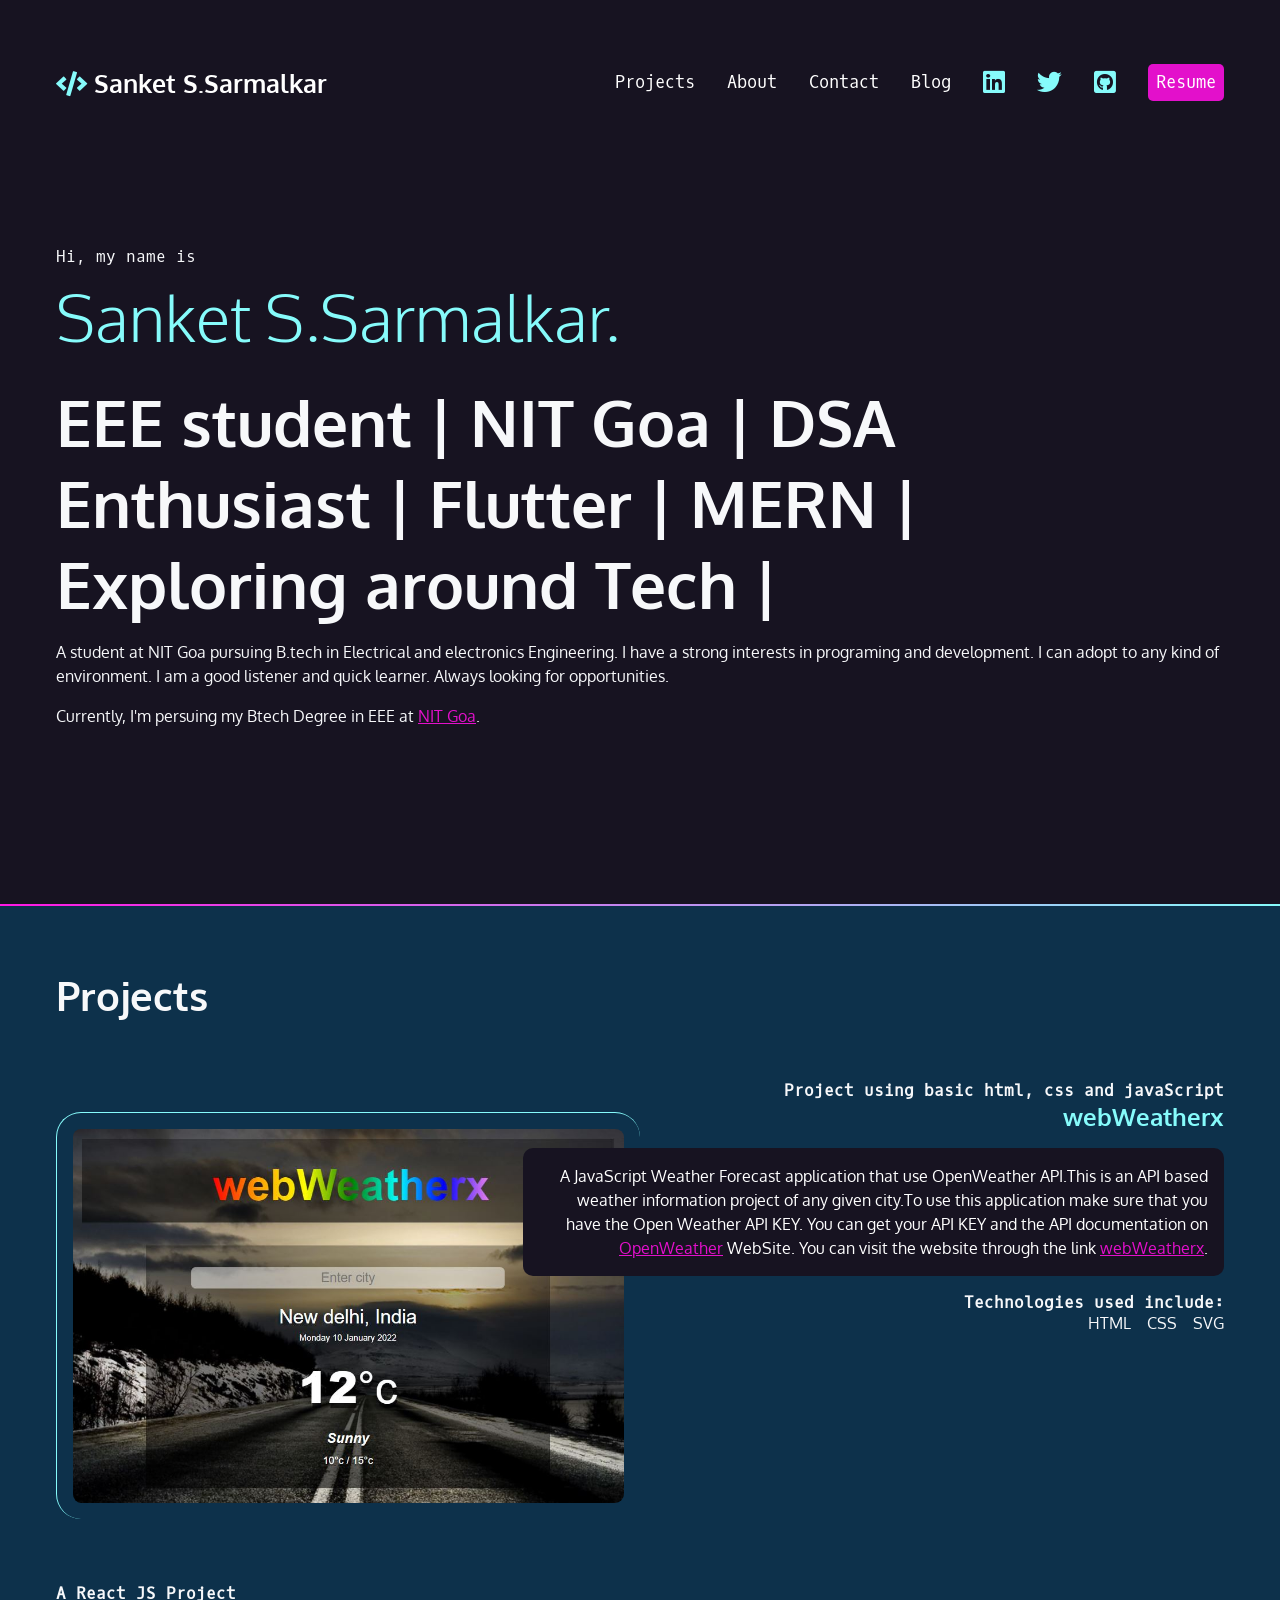
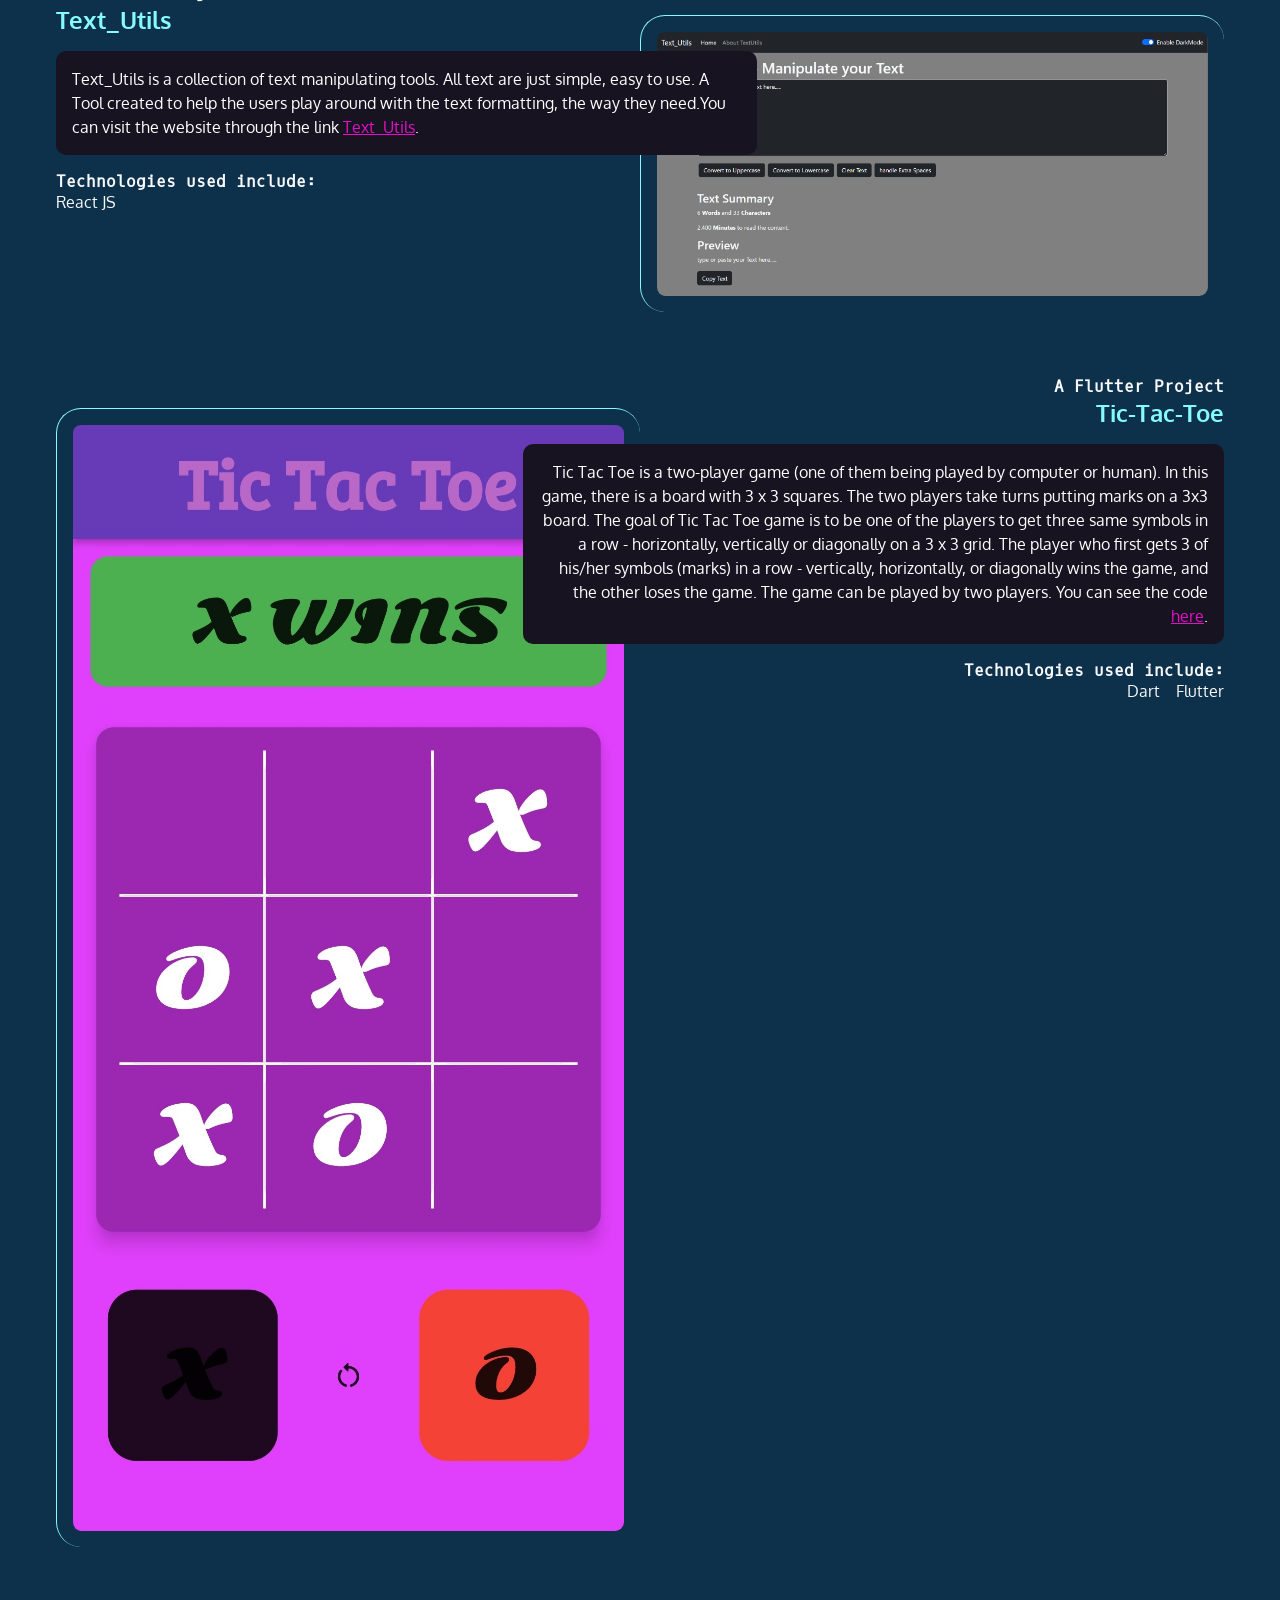
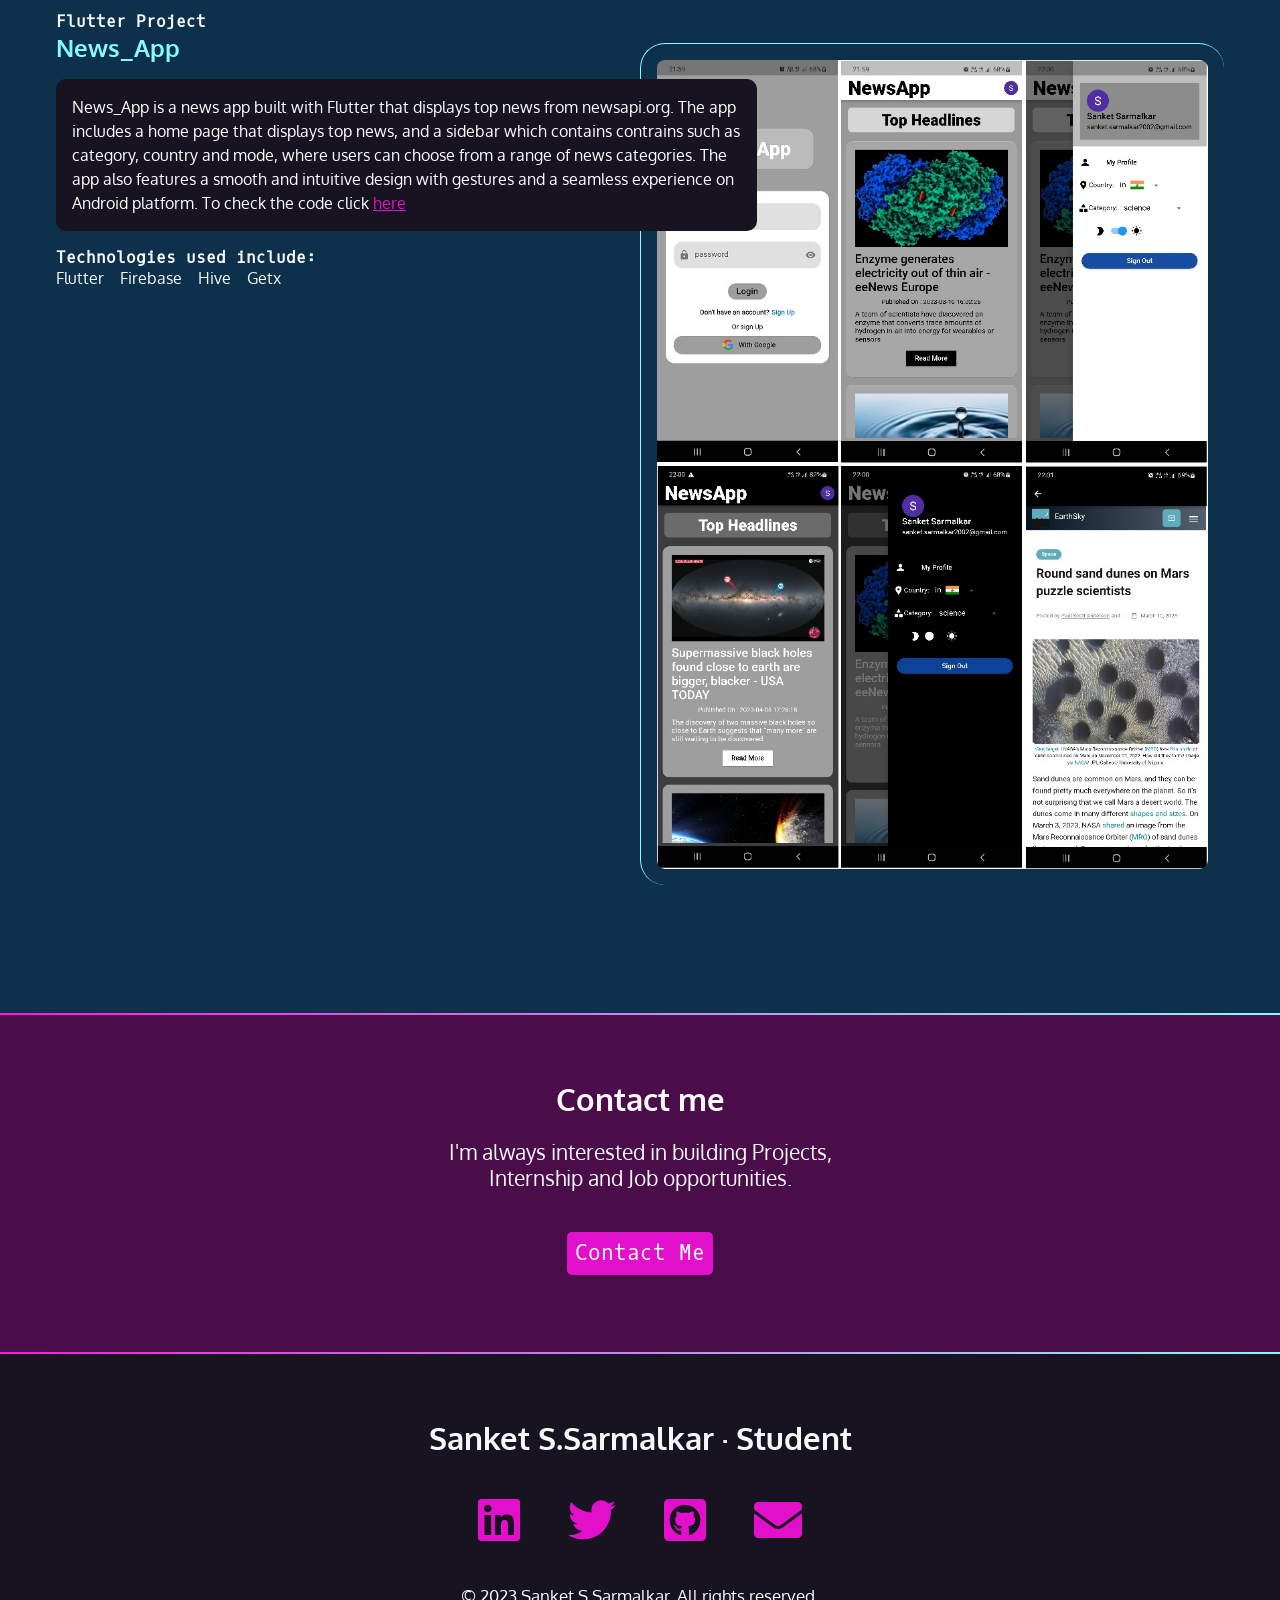
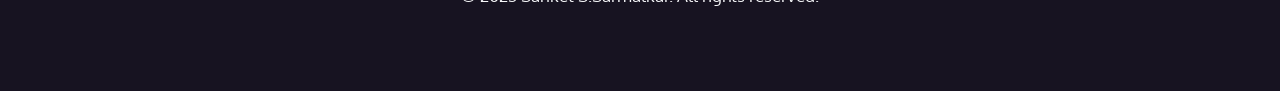
==== index.html @ 7ad31352 "feat/blog-connect" ====
<!DOCTYPE html>
<html lang="en">
  <head>
    <!-- Google tag (gtag.js) -->
    <script
      async
      src="https://www.googletagmanager.com/gtag/js?id=G-PG3J4WWXD0"
    ></script>
    <script>
      window.dataLayer = window.dataLayer || [];
      function gtag() {
        dataLayer.push(arguments);
      }
      gtag("js", new Date());

      gtag("config", "G-PG3J4WWXD0");
    </script>
    <meta charset="UTF-8" />
    <meta http-equiv="X-UA-Compatible" content="IE=edge" />
    <meta name="viewport" content="width=device-width, initial-scale=1.0" />
    <link rel="preconnect" href="https://fonts.googleapis.com" />
    <link rel="preconnect" href="https://fonts.gstatic.com" crossorigin />
    <link
      href="https://fonts.googleapis.com/css2?family=Oxygen&family=Oxygen+Mono&display=swap"
      rel="stylesheet"
    />
    <link
      href="https://cdnjs.cloudflare.com/ajax/libs/font-awesome/5.15.4/css/all.min.css"
      rel="stylesheet"
    />
    <link rel="stylesheet" href="style.css" />
    <title>Sanket S.Sarmalkar Portfolio</title>
  </head>

  <body>
    <nav>
      <ul>
        <li>
          <h1>
            <a href="index.html"
              ><span class="fas fa-code" aria-hidden="true"></span> Sanket
              S.Sarmalkar</a
            >
          </h1>
        </li>
        <li><a href="#projects">Projects</a></li>
        <li><a href="about.html">About</a></li>
        <li><a href="#contact">Contact</a></li>
        <li><a href="https://vidyudanulaboratories.me/">Blog</a></li>
        <li>
          <a
            href="https://www.linkedin.com/in/sanket-sarmalkar-ba0b7a205/"
            target="_blank"
          >
            <span class="fab fa-linkedin" aria-hidden="true"></span>
            <span class="sr-only">LinkedIn</span>
          </a>
        </li>
        <li>
          <a href="https://twitter.com/SanketSarmalkar" target="_blank">
            <span class="fab fa-twitter" aria-hidden="true"></span>
            <span class="sr-only">twitter</span>
          </a>
        </li>
        <li>
          <a href="https://github.com/SanketSarmalkar" target="_blank">
            <span class="fab fa-github-square" aria-hidden="true"></span>
            <span class="sr-only">Github</span>
          </a>
        </li>
        <li>
          <a
            href="https://docs.google.com/document/d/1fOdidGC6T-BQA5NdZAlvctSw4bUho-oX/edit?usp=share_link&ouid=102970249575423303716&rtpof=true&sd=true"
            target="_blank"
            class="button"
            >Resume</a
          >
        </li>
      </ul>
    </nav>

    <section id="intro">
      <p class="name">Hi, my name is <span>Sanket S.Sarmalkar.</span></p>
      <h2>
        EEE student | NIT Goa | DSA Enthusiast | Flutter | MERN | Exploring
        around Tech |
      </h2>
      <p>
        A student at NIT Goa pursuing B.tech in Electrical and electronics
        Engineering. I have a strong interests in programing and development. I
        can adopt to any kind of environment. I am a good listener and quick
        learner. Always looking for opportunities.
      </p>
      <p>
        Currently, I'm persuing my Btech Degree in EEE at
        <a href="http://nitgoa.ac.in/" target="_blank">NIT Goa</a>.
      </p>
    </section>
    <div class="gradient"></div>
    <div class="section-blue">
      <section id="projects">
        <h2>Projects</h2>
        <article>
          <div class="text">
            <h4>Project using basic html, css and javaScript</h4>
            <h3>webWeatherx</h3>
            <p class="blackbox">
              A JavaScript Weather Forecast application that use OpenWeather
              API.This is an API based weather information project of any given
              city.To use this application make sure that you have the Open
              Weather API KEY. You can get your API KEY and the API
              documentation on
              <a href="https://openweathermap.org/">OpenWeather</a> WebSite. You
              can visit the website through the link
              <a
                href="https://sanketsarmalkar.github.io/webWeatherx/"
                target="_blank"
                rel="noopener noreferrer"
                >webWeatherx</a
              >.
            </p>
            <h4>Technologies used include:</h4>
            <ul>
              <li>HTML</li>
              <li>CSS</li>
              <li>SVG</li>
            </ul>
          </div>
          <img
            src="../webWeatherx/webWeatherx.JPG"
            alt="Screenshot of the webWeatherx."
          />
        </article>
        <article class="reverse">
          <div class="text">
            <h4>A React JS Project</h4>
            <h3>Text_Utils</h3>
            <p class="blackbox">
              Text_Utils is a collection of text manipulating tools. All text
              are just simple, easy to use. A Tool created to help the users
              play around with the text formatting, the way they need.You can
              visit the website through the link
              <a
                href="http://vidyudanulaboratories.me/Text_Utils/#/"
                target="_blank"
                rel="noopener noreferrer"
                >Text_Utils</a
              >.
            </p>
            <h4>Technologies used include:</h4>
            <ul>
              <li>React JS</li>
            </ul>
          </div>
          <img src="../Project2.jpg" alt="Screenshot of the Text_Utils." />
        </article>
        <article>
          <div class="text">
            <h4>A Flutter Project</h4>
            <h3>Tic-Tac-Toe</h3>
            <p class="blackbox">
              Tic Tac Toe is a two-player game (one of them being played by
              computer or human). In this game, there is a board with 3 x 3
              squares. The two players take turns putting marks on a 3x3 board.
              The goal of Tic Tac Toe game is to be one of the players to get
              three same symbols in a row - horizontally, vertically or
              diagonally on a 3 x 3 grid. The player who first gets 3 of his/her
              symbols (marks) in a row - vertically, horizontally, or diagonally
              wins the game, and the other loses the game. The game can be
              played by two players. You can see the code
              <a href="https://github.com/SanketSarmalkar/Tic-Tac-Toe">here</a>.
            </p>
            <h4>Technologies used include:</h4>
            <ul>
              <li>Dart</li>
              <li>Flutter</li>
            </ul>
          </div>
          <img src="../win.jpg" alt="Screenshot of the Tic-Tac-Toe." />
        </article>
        <article class="reverse">
          <div class="text">
            <h4>Flutter Project</h4>
            <h3>News_App</h3>
            <p class="blackbox">
              News_App is a news app built with Flutter that displays top news
              from newsapi.org. The app includes a home page that displays top
              news, and a sidebar which contains contrains such as category,
              country and mode, where users can choose from a range of news
              categories. The app also features a smooth and intuitive design
              with gestures and a seamless experience on Android platform. To
              check the code click
              <a
                href="https://github.com/SanketSarmalkar/News_App_using_Flutter"
                >here</a
              >
            </p>
            <h4>Technologies used include:</h4>
            <ul>
              <li>Flutter</li>
              <li>Firebase</li>
              <li>Hive</li>
              <li>Getx</li>
            </ul>
          </div>
          <img src="../news_app.jpg" alt="Screenshots of news_app." />
        </article>
      </section>
    </div>
    <div class="gradient"></div>
    <div class="section-plum">
      <section id="contact">
        <h2>Contact me</h2>
        <p>
          I'm always interested in building Projects, Internship and Job
          opportunities.
        </p>
        <p>
          <a href="mailto:sanket.sarmalkar2002@gmail.com" class="button"
            >Contact Me</a
          >
        </p>
      </section>
    </div>
    <div class="gradient"></div>
    <footer>
      <h2>Sanket S.Sarmalkar &middot; Student</h2>
      <ul>
        <li>
          <a
            href="https://www.linkedin.com/in/sanket-sarmalkar-ba0b7a205/"
            target="_blank"
          >
            <span class="fab fa-linkedin" aria-hidden="true"></span>
            <span class="sr-only">LinkedIn</span>
          </a>
        </li>
        <li>
          <a href="https://twitter.com/SanketSarmalkar" target="_blank">
            <span class="fab fa-twitter" aria-hidden="true"></span>
            <span class="sr-only">twitter</span>
          </a>
        </li>
        <li>
          <a href="https://github.com/SanketSarmalkar" target="_blank">
            <span class="fab fa-github-square" aria-hidden="true"></span>
            <span class="sr-only">Github</span>
          </a>
        </li>
        <li>
          <a href="mailto:sanket.sarmalkar2002@gmail.com">
            <span class="fas fa-envelope" aria-hidden="true"></span>
            <span class="sr-only">Email</span>
          </a>
        </li>
      </ul>
      <p><small>&copy; 2023 Sanket S.Sarmalkar. All rights reserved.</small></p>
    </footer>
  </body>
</html>
---- style.css ----
/* Variables declared here - these are the colors for our pages, as well as the font stacks and sizes. */

:root {
    --black: #171321;
    --dkblue: #0d314b;
    --plum: #4b0d49;
    --hotmag: #ff17e4;
    --magenta: #e310cb;
    --aqua: #86fbfb;
    --white: #f7f8fa;
    --font-size: 1.3rem;
    --mono: "Oxygen mono", monospace;
    --sans: Oxygen, sans-serif;
}


/* border box model: https://css-tricks.com/box-sizing/ */

html {
    box-sizing: border-box;
}

*,
*::before,
*::after {
    box-sizing: inherit;
}


/* generic styles for the page */

body {
    padding: 0;
    margin: 0;
    font-family: var(--sans);
    background-color: var(--black);
    color: var(--white);
    font-size: var(--font-size);
}

h1,
h2,
h3 {
    margin: 0;
}

a {
    color: var(--magenta);
}

a:hover {
    color: var(--hotmag);
    text-decoration: none;
}

img {
    width: 100%;
    hieght: 500px;
}


/* background color divs */

.section-plum {
    background-color: var(--plum);
}

.section-blue {
    background-color: var(--dkblue);
}

.gradient {
    background: linear-gradient(90deg, rgba(255, 23, 228, 1) 0%, rgba(134, 251, 251, 1) 100%);
    height: 2px;
}


/* intro styles */

#intro {
    padding: 4rem 1rem 10rem 1rem;
    padding-bottom: 10rem;
    max-width: 1200px;
    margin: 0 auto;
}

#intro p {
    font-size: 1rem;
    line-height: 1.5;
}

#intro .name {
    font-family: var(--mono);
    font-size: 1rem;
}

.name span {
    font-family: var(--sans);
    font-size: 4rem;
    color: var(--aqua);
    display: block;
    font-weight: 300;
}

#intro h2 {
    font-size: 4rem;
}


/* contact section */

#contact {
    width: 400px;
    text-align: center;
    margin: 0 auto;
    padding: 4rem 0;
}

#contact p:last-child {
    margin-top: 3rem;
}


/* navigation */

nav {
    font-family: var(--mono);
    font-size: 80%;
    padding: 4rem 1rem;
}

nav h1 a {
    font-family: var(--sans);
}

nav ul {
    margin: 0;
    padding: 0;
    list-style-type: none;
    display: flex;
    flex-flow: row wrap;
    justify-content: center;
    align-items: center;
    gap: 2rem;
}

nav li:first-child {
    flex-basis: 100%;
    text-align: center;
}

nav [class*="fa-"] {
    font-size: 150%;
    color: var(--aqua);
}

nav h1 [class*="fa-"] {
    font-size: 100%;
    color: var(--aqua);
}

nav a {
    color: white;
    text-decoration: none;
    display: block;
}

nav a:hover,
nav [class*="fa-"]:hover {
    color: var(--magenta);
}

.button {
    background-color: var(--magenta);
    color: white;
    padding: 0.5rem;
    border-radius: 5px;
    text-decoration: none;
    font-family: var(--mono);
}

.button:hover {
    color: white;
    background-color: var(--hotmag);
}


/* projects section */

#projects {
    padding: 4rem 1rem;
}

#projects h2 {
    font-size: 2.5rem;
    margin-bottom: calc(2.5rem * 1.5);
}

#projects h3 {
    color: var(--aqua);
}

#projects h4 {
    font-size: 1rem;
    font-family: var(--mono);
    margin: 0;
}

.blackbox {
    padding: 1rem;
    border-radius: 10px;
    color: white;
    background-color: var(--black);
    font-size: 1rem;
    line-height: 1.5;
}

#projects ul {
    list-style-type: none;
    padding: 0;
    margin: 0;
    display: flex;
    flex-flow: row wrap;
    justify-content: flex-start;
    gap: 1rem;
    font-size: 1rem;
}

#projects img {
    margin: 2rem 0 4rem 0;
    padding: 1rem;
    border-left: 1px solid var(--aqua);
    border-top: 1px solid var(--aqua);
    border-radius: 25px;
}


/* footer section */

footer {
    text-align: center;
    padding: 4rem 0;
}

footer ul {
    list-style-type: none;
    padding: 0;
    margin: 2rem 0;
    display: flex;
    flex-flow: row wrap;
    justify-content: center;
    gap: 3rem;
    font-size: 3rem;
}

@media (min-width: 800px) {
    article {
        display: grid;
        grid-template-columns: repeat(10, 1fr);
    }

    #projects {
        max-width: 1200px;
        margin: 0 auto;
    }

    #projects img {
        grid-column: 1/6;
        grid-row: 1/2;
    }

    .text {
        grid-column: 5/11;
        grid-row: 1/2;
        order: 2;
        text-align: right;
    }

    #projects ul {
        justify-content: flex-end;
    }

    #projects .reverse .text {
        grid-column: 1/7;
        order: 2;
        text-align: left;
    }

    #projects .reverse img {
        grid-column: 6/11;
        grid-row: 1/2;
    }

    #projects .reverse ul {
        justify-content: flex-start;
    }
}

@media (min-width: 850px) {
    nav {
        max-width: 1200px;
        margin: 0 auto;
    }

    nav li:first-child {
        flex-basis: auto;
        text-align: left;
        margin-right: auto;
    }
}
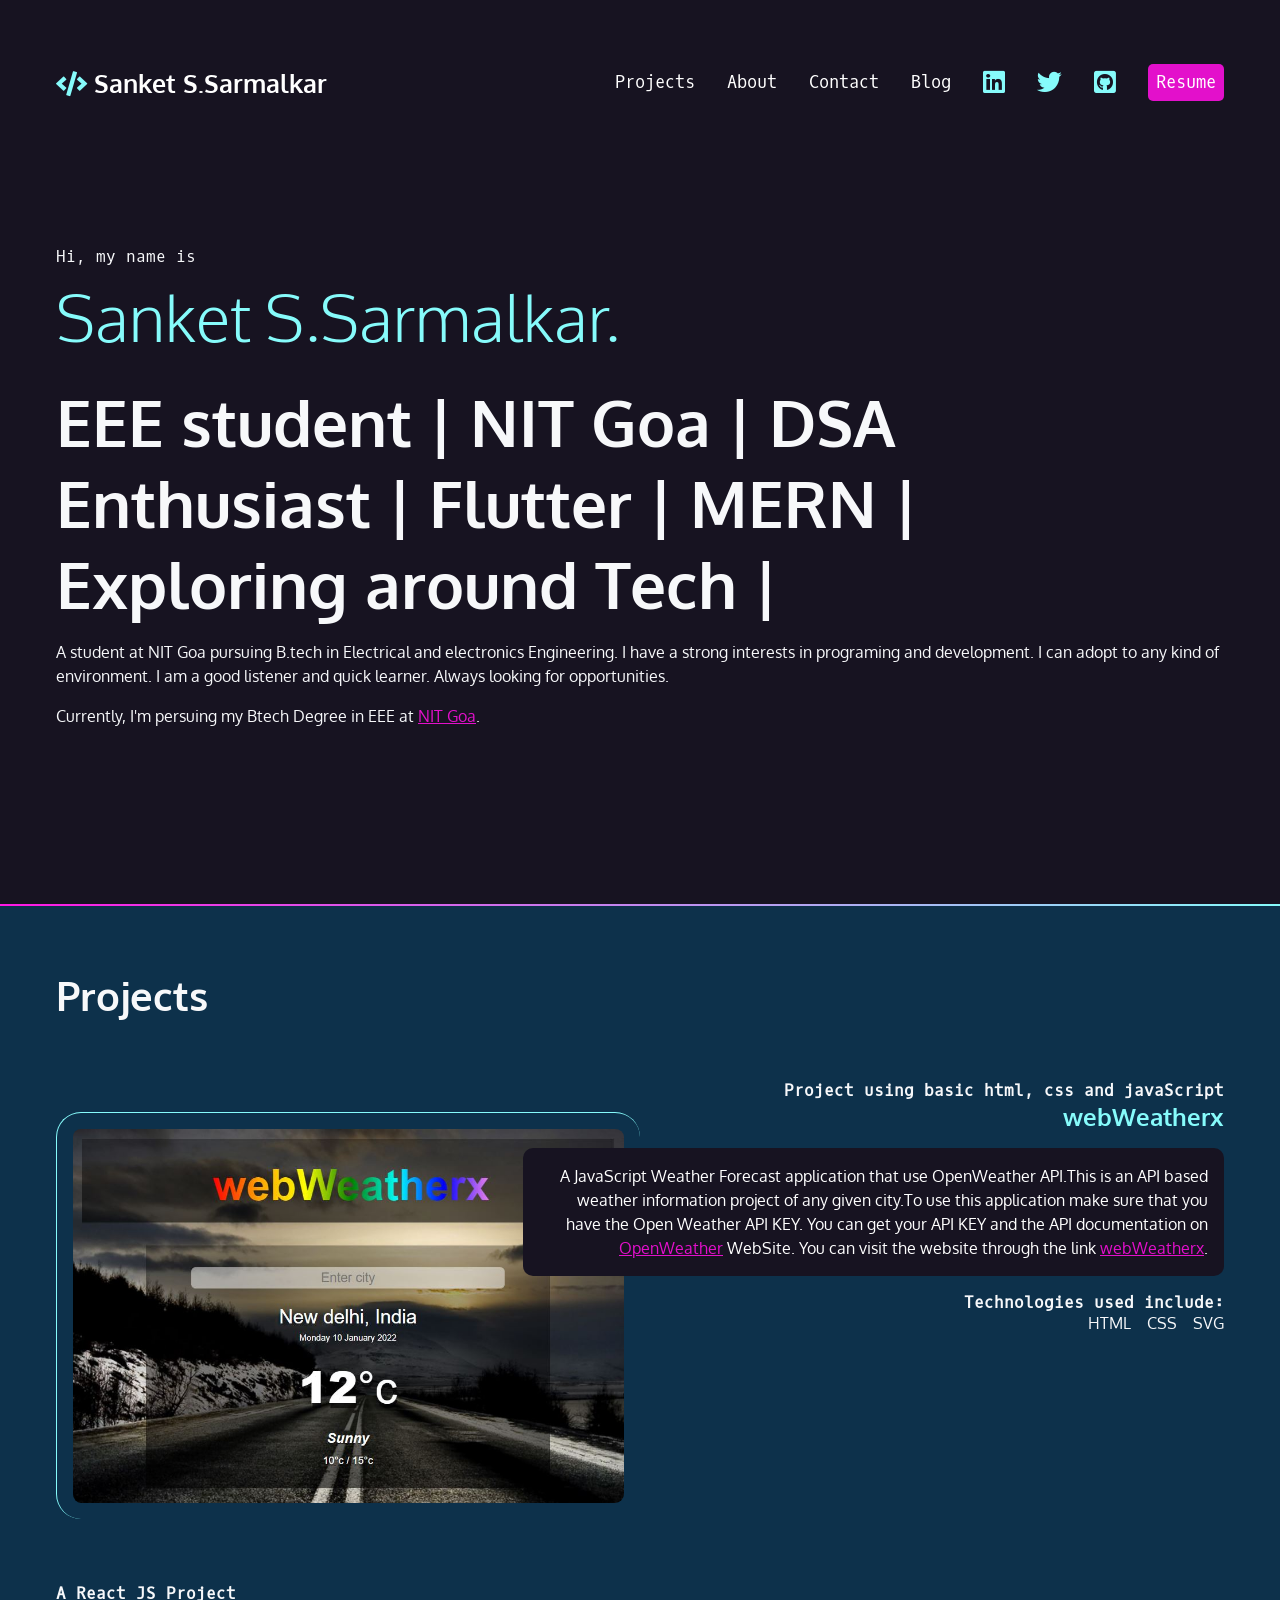
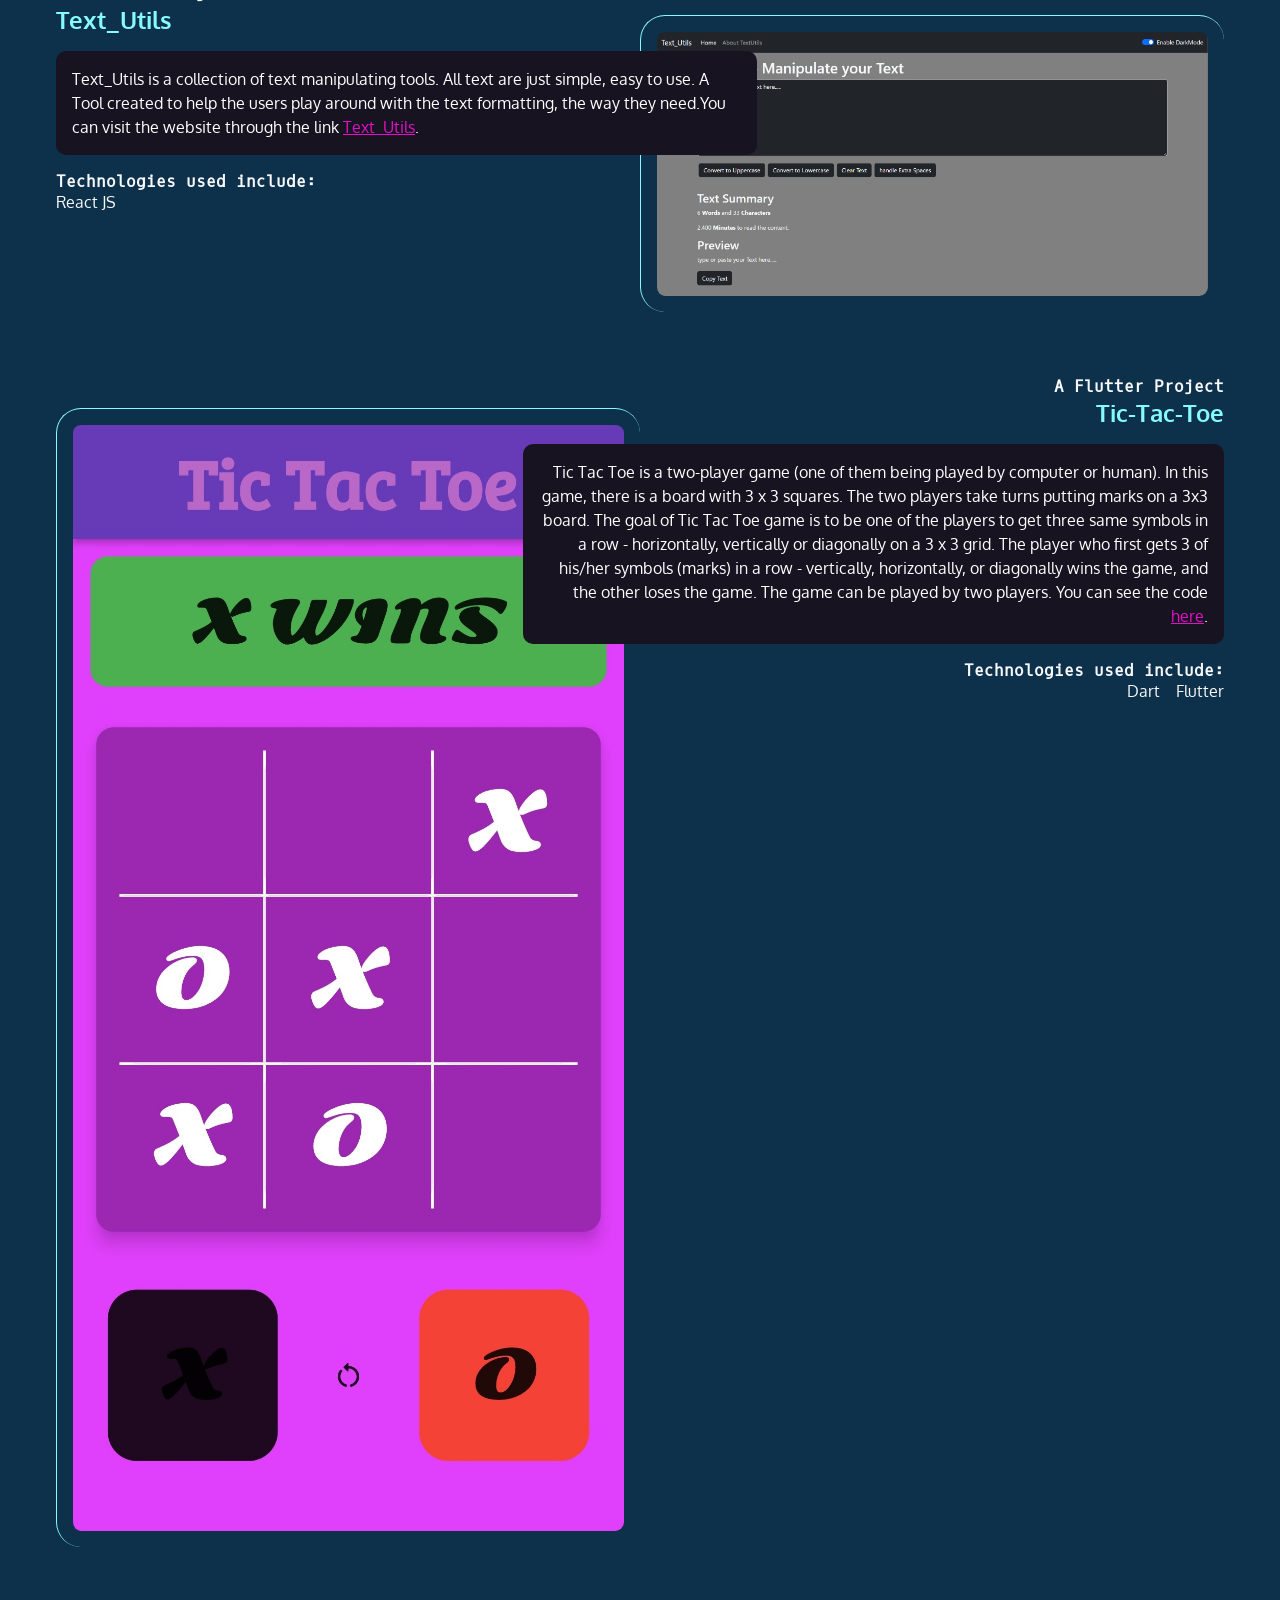
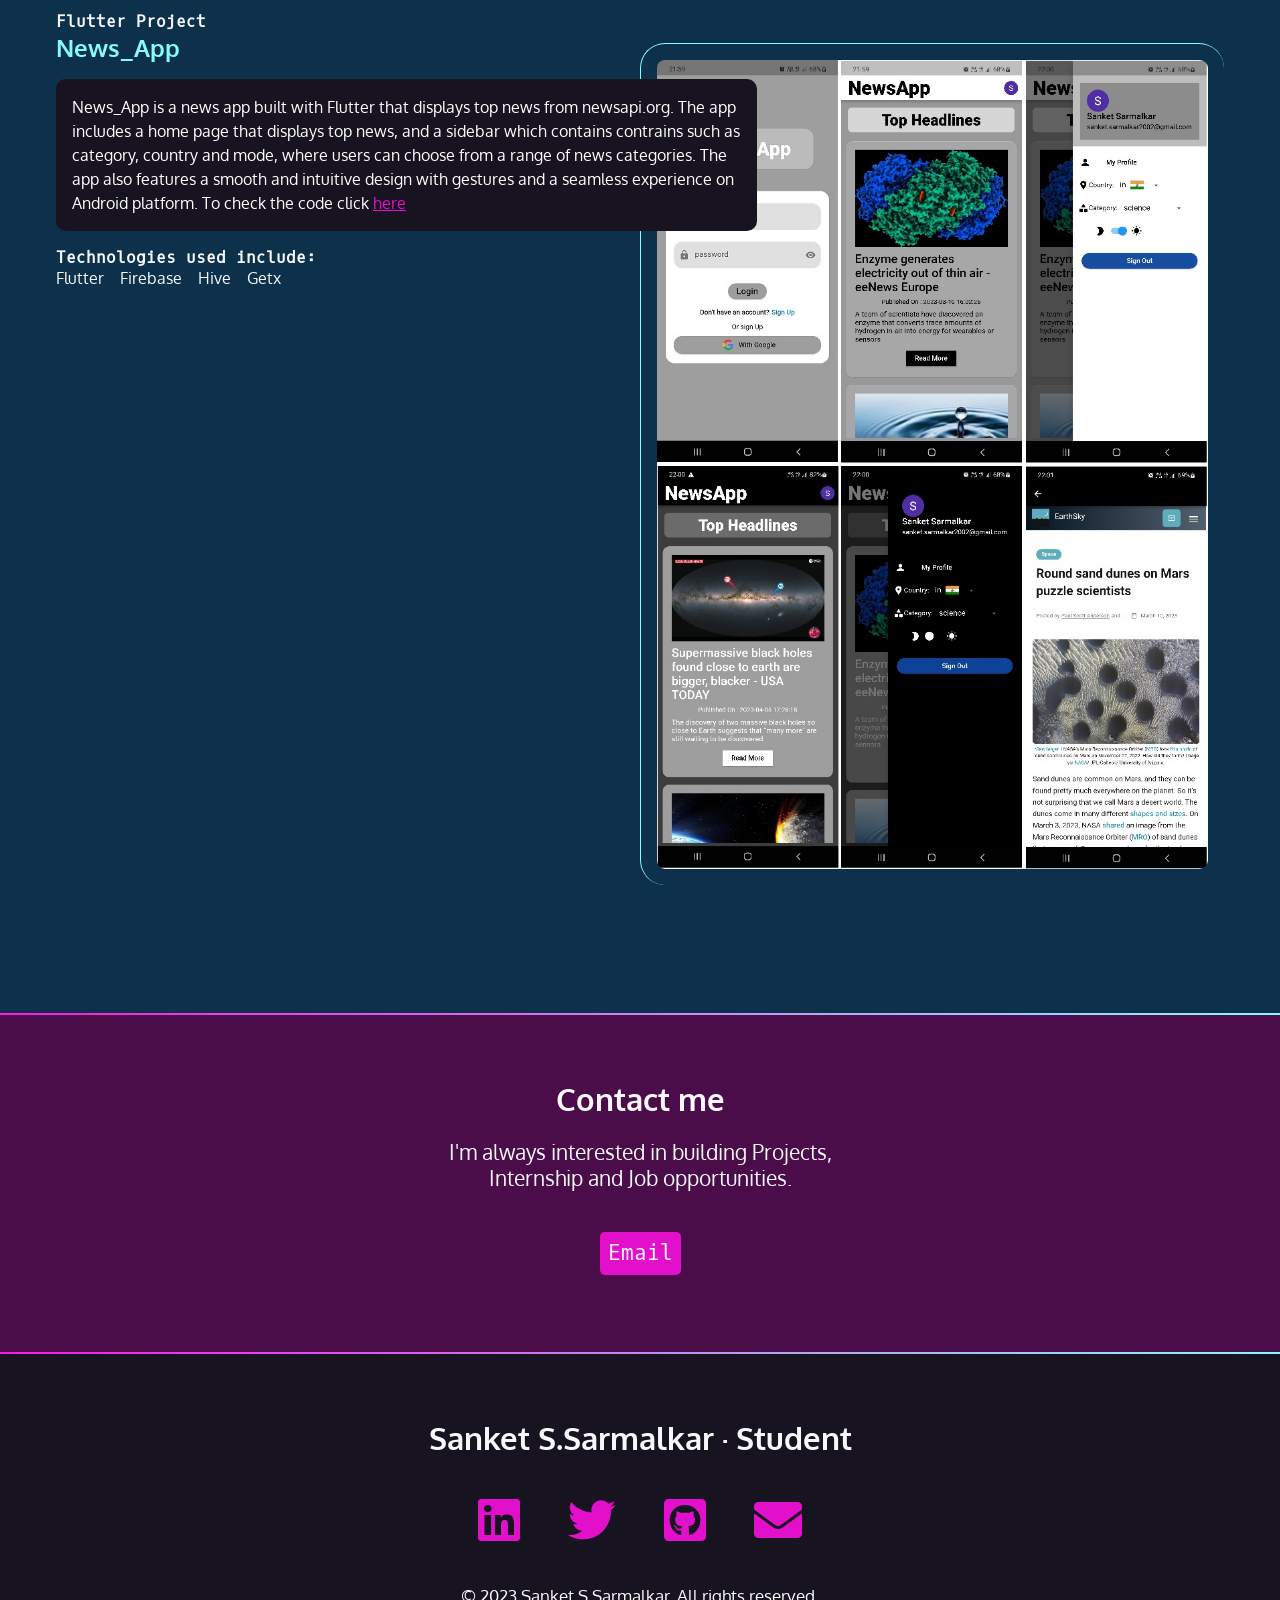
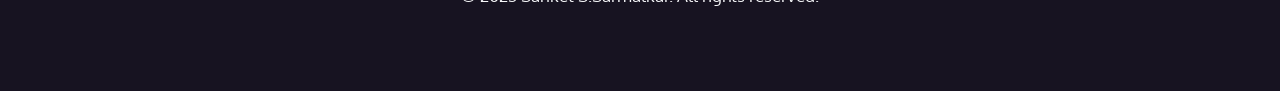
==== commit 1da9c97d: "fix/tm-0001" ====
--- a/index.html
+++ b/index.html
@@ -217,7 +217,7 @@
         </p>
         <p>
           <a href="mailto:sanket.sarmalkar2002@gmail.com" class="button"
-            >Contact Me</a
+            >Email</a
           >
         </p>
       </section>
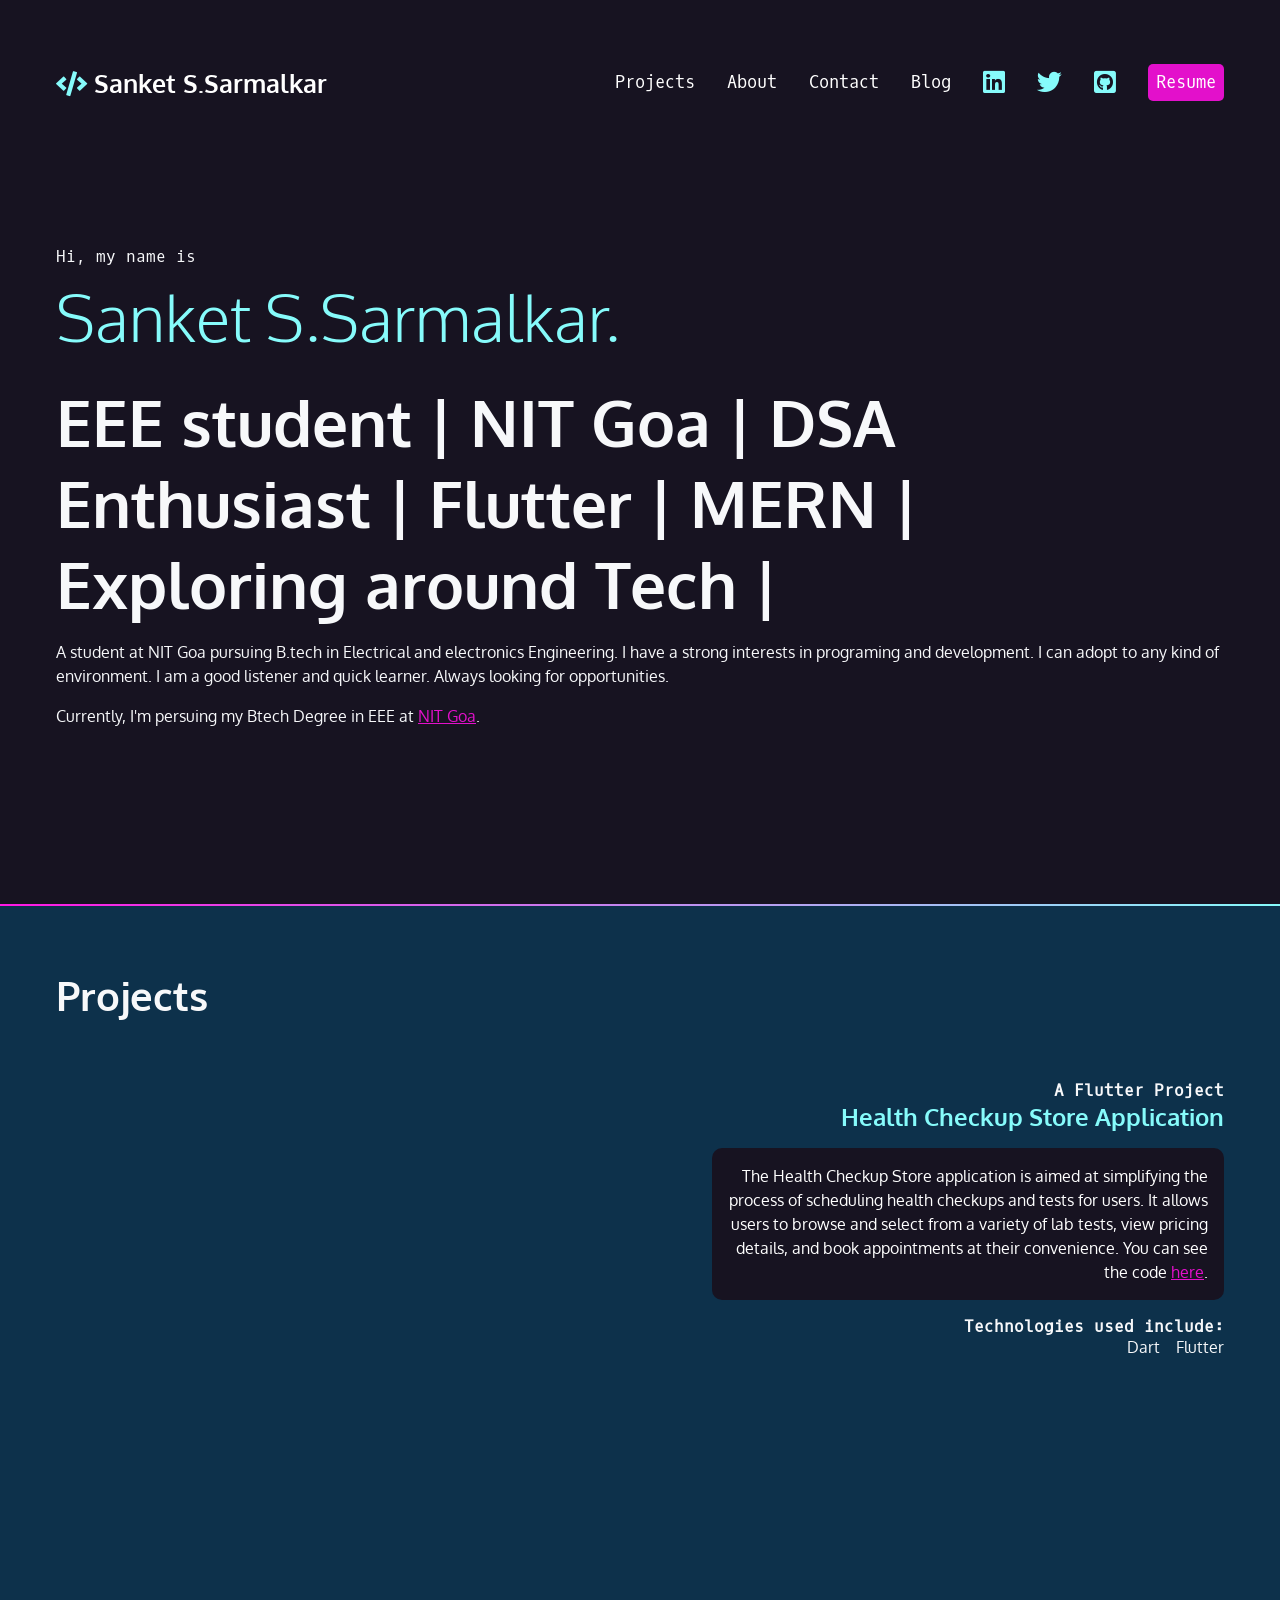
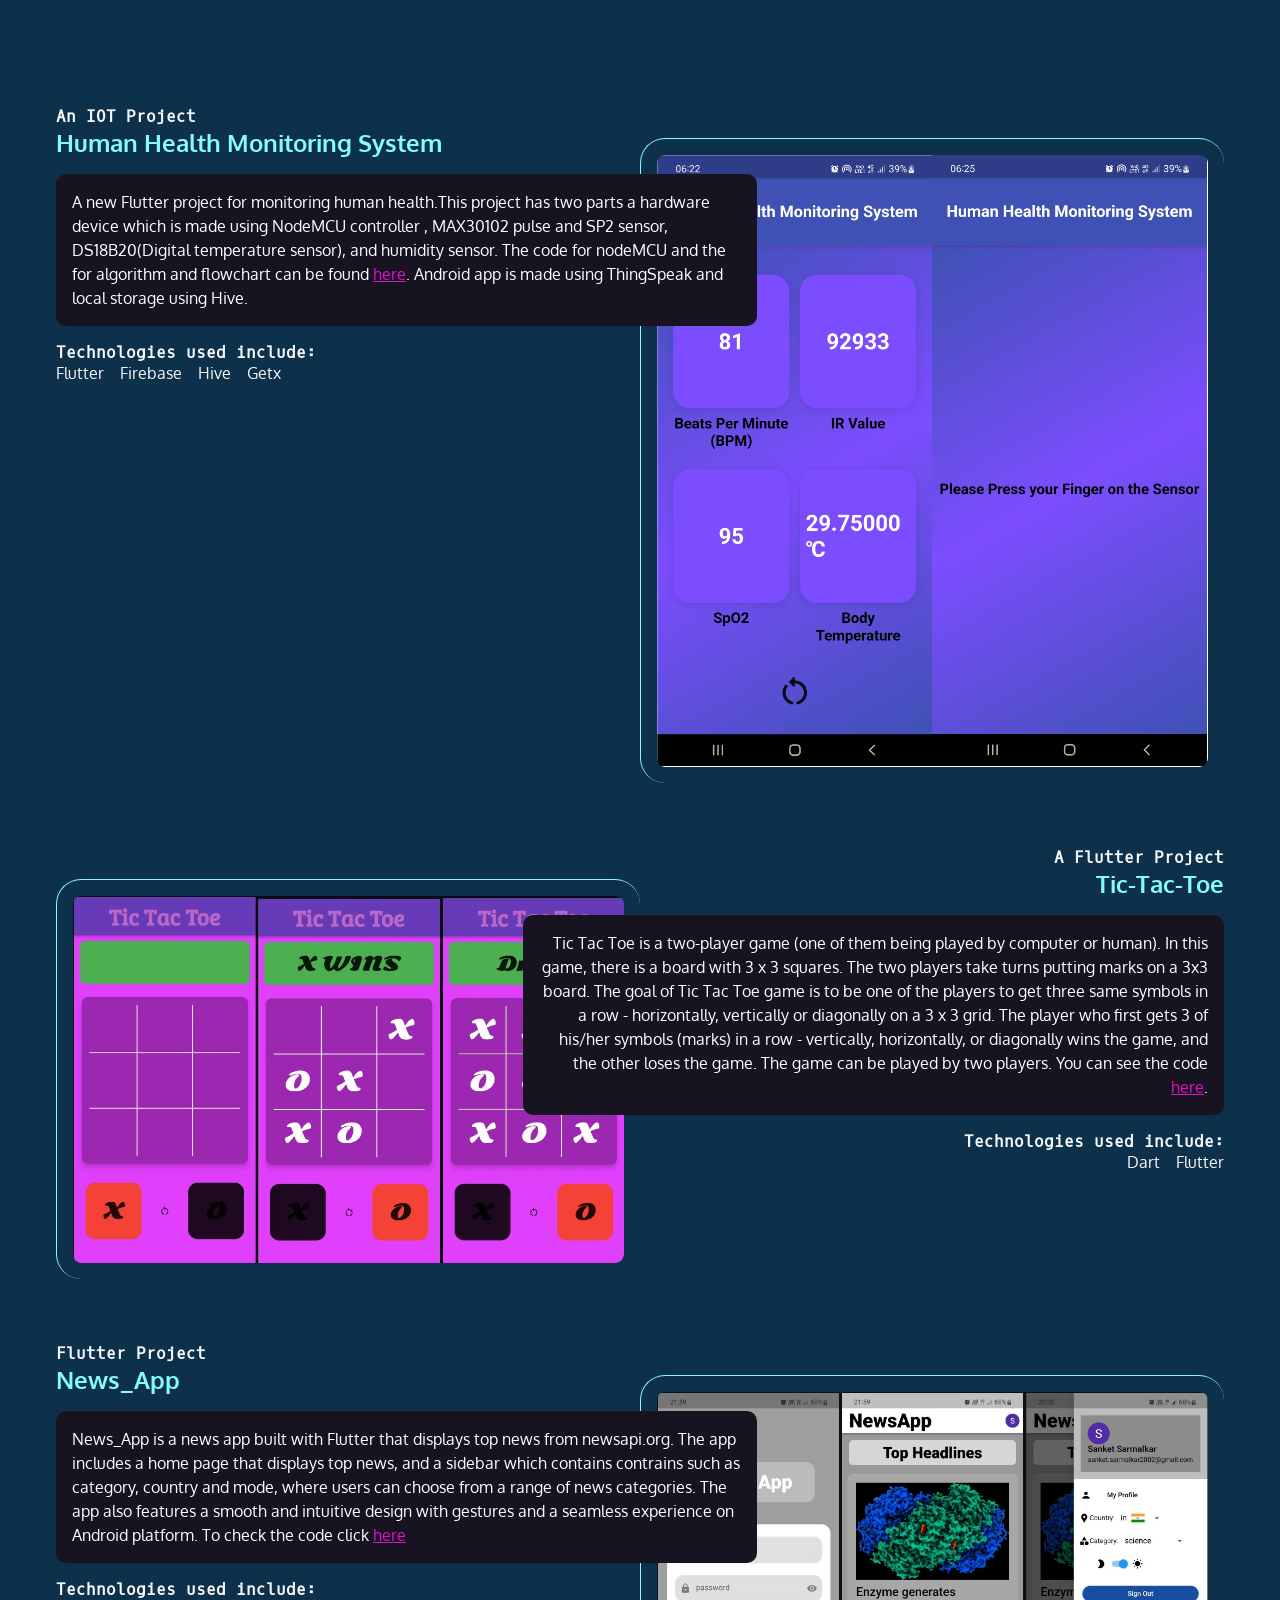
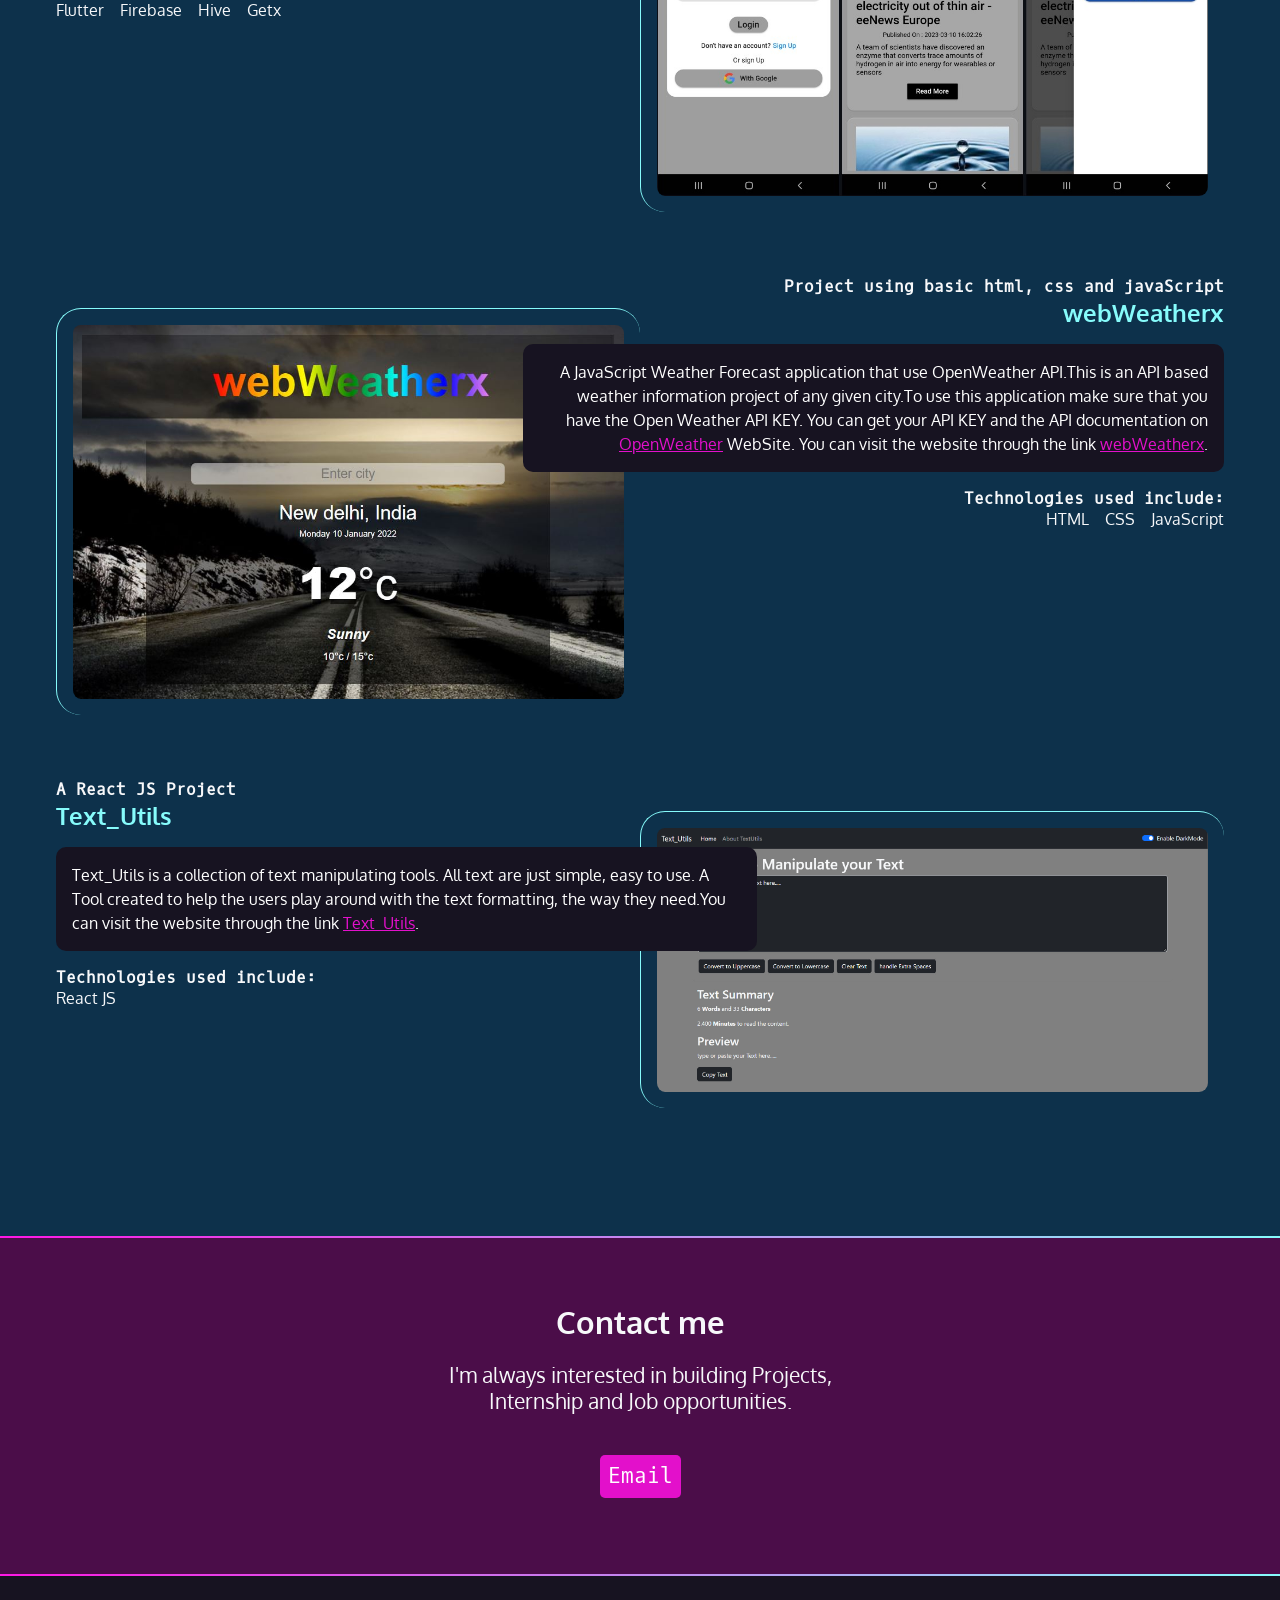
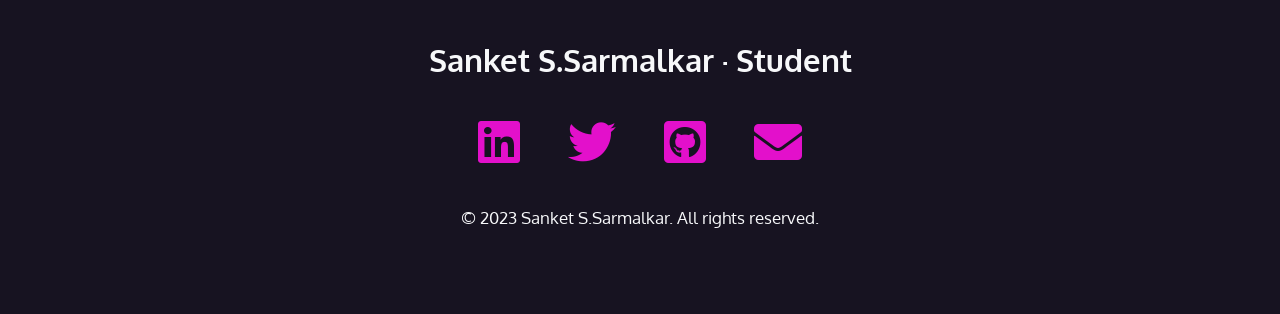
==== commit 59194512: "update/newapps" ====
--- a/index.html
+++ b/index.html
@@ -100,6 +100,93 @@
     <div class="section-blue">
       <section id="projects">
         <h2>Projects</h2>
+
+        <article>
+          <div class="text">
+            <h4>A Flutter Project</h4>
+            <h3>Health Checkup Store Application</h3>
+            <p class="blackbox">
+              The Health Checkup Store application is aimed at simplifying the process of scheduling health checkups and tests for users. It allows users to browse and select from a variety of lab tests, view pricing details, and book appointments at their convenience. You can see the code
+              <a href="https://github.com/SanketSarmalkar/Medical_Test_Scheduling_App">here</a>.
+            </p>
+            <h4>Technologies used include:</h4>
+            <ul>
+              <li>Dart</li>
+              <li>Flutter</li>
+            </ul>
+          </div>
+          <!-- <img src="../tictactoe.jpg" alt="Screenshot of the Tic-Tac-Toe." /> -->
+          <iframe width="324" height="576" src="https://www.youtube.com/embed/5JWZiZLPmPY" title="Health Checkup Store Flutter App" frameborder="0" allow="accelerometer; autoplay; clipboard-write; encrypted-media; gyroscope; picture-in-picture; web-share" allowfullscreen></iframe>
+        </article>
+        <article class="reverse">
+          <div class="text">
+            <h4>An IOT Project</h4>
+            <h3>Human Health Monitoring System</h3>
+            <p class="blackbox">
+              A new Flutter project for monitoring human health.This project has two parts a hardware device which is made using NodeMCU controller , MAX30102 pulse and SP2 sensor, DS18B20(Digital temperature sensor), and humidity sensor. The code for nodeMCU and the for algorithm and flowchart can be found <a href="https://github.com/SanketSarmalkar/HumanHealthMonitoringSystem">here</a>. Android app is made using ThingSpeak and local storage using Hive.
+            </p>
+            <h4>Technologies used include:</h4>
+            <ul>
+              <li>Flutter</li>
+              <li>Firebase</li>
+              <li>Hive</li>
+              <li>Getx</li>
+            </ul>
+          </div>
+          <img src="../humanhealthmonitoringsystem.png" alt="Screenshots of news_app." />
+        </article>
+        
+        <article>
+          <div class="text">
+            <h4>A Flutter Project</h4>
+            <h3>Tic-Tac-Toe</h3>
+            <p class="blackbox">
+              Tic Tac Toe is a two-player game (one of them being played by
+              computer or human). In this game, there is a board with 3 x 3
+              squares. The two players take turns putting marks on a 3x3 board.
+              The goal of Tic Tac Toe game is to be one of the players to get
+              three same symbols in a row - horizontally, vertically or
+              diagonally on a 3 x 3 grid. The player who first gets 3 of his/her
+              symbols (marks) in a row - vertically, horizontally, or diagonally
+              wins the game, and the other loses the game. The game can be
+              played by two players. You can see the code
+              <a href="https://github.com/SanketSarmalkar/Tic-Tac-Toe">here</a>.
+            </p>
+            <h4>Technologies used include:</h4>
+            <ul>
+              <li>Dart</li>
+              <li>Flutter</li>
+            </ul>
+          </div>
+          <img src="../tictactoe.jpg" alt="Screenshot of the Tic-Tac-Toe." />
+        </article>
+        <article class="reverse">
+          <div class="text">
+            <h4>Flutter Project</h4>
+            <h3>News_App</h3>
+            <p class="blackbox">
+              News_App is a news app built with Flutter that displays top news
+              from newsapi.org. The app includes a home page that displays top
+              news, and a sidebar which contains contrains such as category,
+              country and mode, where users can choose from a range of news
+              categories. The app also features a smooth and intuitive design
+              with gestures and a seamless experience on Android platform. To
+              check the code click
+              <a
+                href="https://github.com/SanketSarmalkar/News_App_using_Flutter"
+                >here</a
+              >
+            </p>
+            <h4>Technologies used include:</h4>
+            <ul>
+              <li>Flutter</li>
+              <li>Firebase</li>
+              <li>Hive</li>
+              <li>Getx</li>
+            </ul>
+          </div>
+          <img src="../news_app.jpg" alt="Screenshots of news_app." />
+        </article>
         <article>
           <div class="text">
             <h4>Project using basic html, css and javaScript</h4>
@@ -123,7 +210,7 @@
             <ul>
               <li>HTML</li>
               <li>CSS</li>
-              <li>SVG</li>
+              <li>JavaScript</li>
             </ul>
           </div>
           <img
@@ -153,57 +240,6 @@
             </ul>
           </div>
           <img src="../Project2.jpg" alt="Screenshot of the Text_Utils." />
-        </article>
-        <article>
-          <div class="text">
-            <h4>A Flutter Project</h4>
-            <h3>Tic-Tac-Toe</h3>
-            <p class="blackbox">
-              Tic Tac Toe is a two-player game (one of them being played by
-              computer or human). In this game, there is a board with 3 x 3
-              squares. The two players take turns putting marks on a 3x3 board.
-              The goal of Tic Tac Toe game is to be one of the players to get
-              three same symbols in a row - horizontally, vertically or
-              diagonally on a 3 x 3 grid. The player who first gets 3 of his/her
-              symbols (marks) in a row - vertically, horizontally, or diagonally
-              wins the game, and the other loses the game. The game can be
-              played by two players. You can see the code
-              <a href="https://github.com/SanketSarmalkar/Tic-Tac-Toe">here</a>.
-            </p>
-            <h4>Technologies used include:</h4>
-            <ul>
-              <li>Dart</li>
-              <li>Flutter</li>
-            </ul>
-          </div>
-          <img src="../win.jpg" alt="Screenshot of the Tic-Tac-Toe." />
-        </article>
-        <article class="reverse">
-          <div class="text">
-            <h4>Flutter Project</h4>
-            <h3>News_App</h3>
-            <p class="blackbox">
-              News_App is a news app built with Flutter that displays top news
-              from newsapi.org. The app includes a home page that displays top
-              news, and a sidebar which contains contrains such as category,
-              country and mode, where users can choose from a range of news
-              categories. The app also features a smooth and intuitive design
-              with gestures and a seamless experience on Android platform. To
-              check the code click
-              <a
-                href="https://github.com/SanketSarmalkar/News_App_using_Flutter"
-                >here</a
-              >
-            </p>
-            <h4>Technologies used include:</h4>
-            <ul>
-              <li>Flutter</li>
-              <li>Firebase</li>
-              <li>Hive</li>
-              <li>Getx</li>
-            </ul>
-          </div>
-          <img src="../news_app.jpg" alt="Screenshots of news_app." />
         </article>
       </section>
     </div>
--- a/style.css
+++ b/style.css
@@ -55,7 +55,14 @@
 
 img {
     width: 100%;
-    hieght: 500px;
+    /* height: 500px; */
+}
+
+iframe {
+    width: 400px;
+    margin-bottom: 50px;
+    padding: 1rem;
+    /* height: 500px; */
 }
 
 
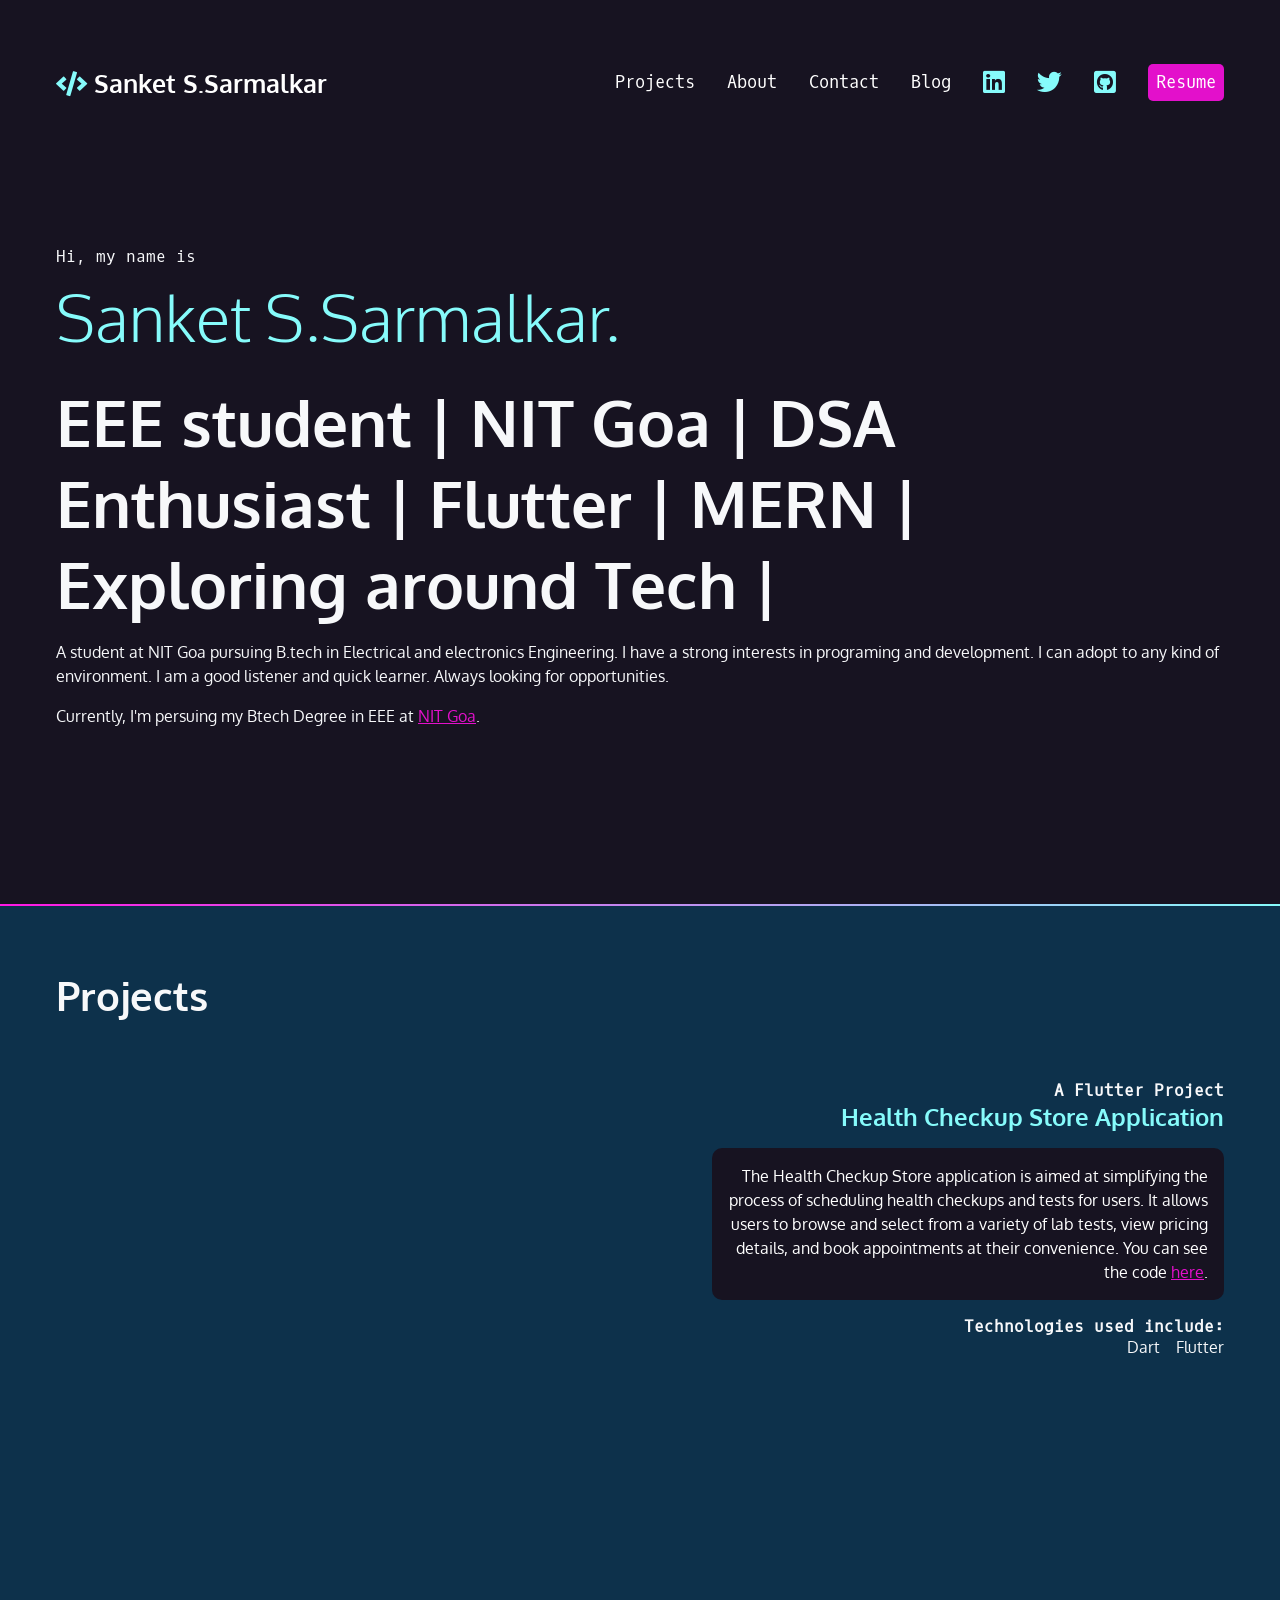
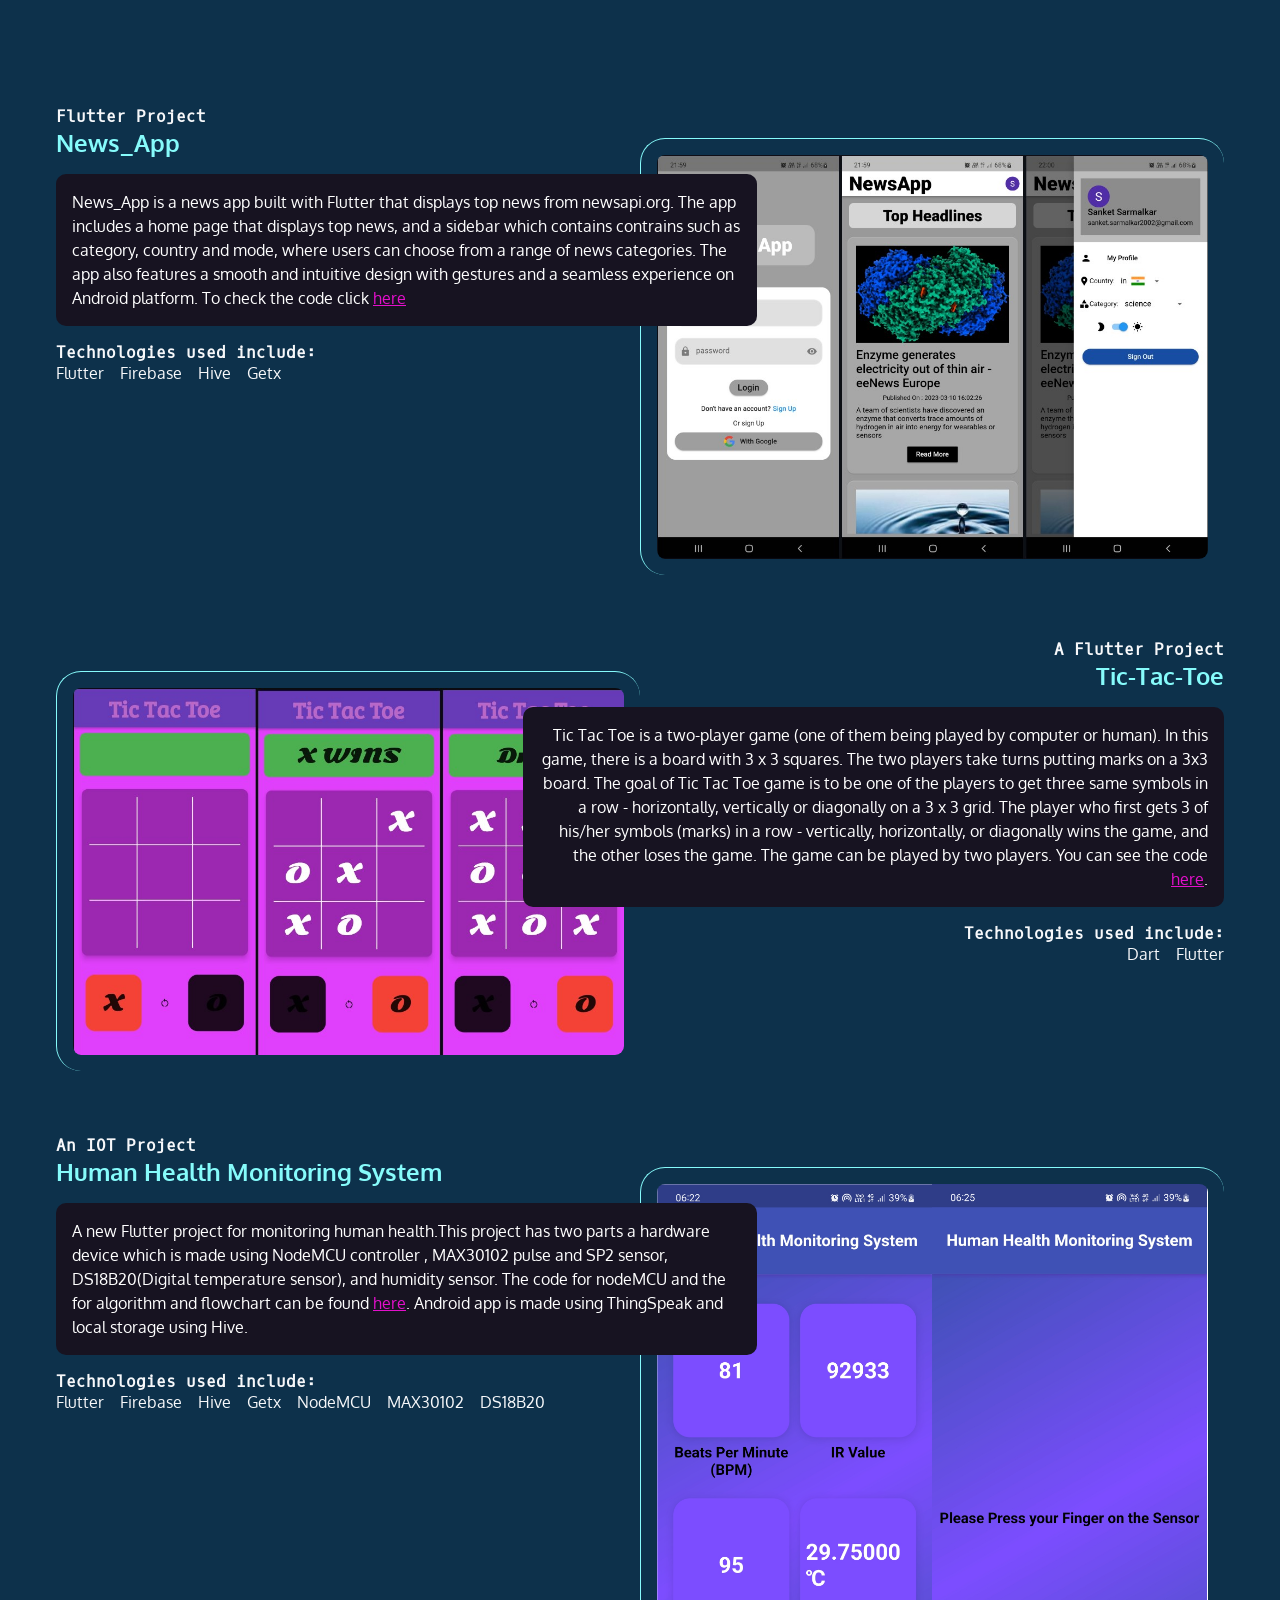
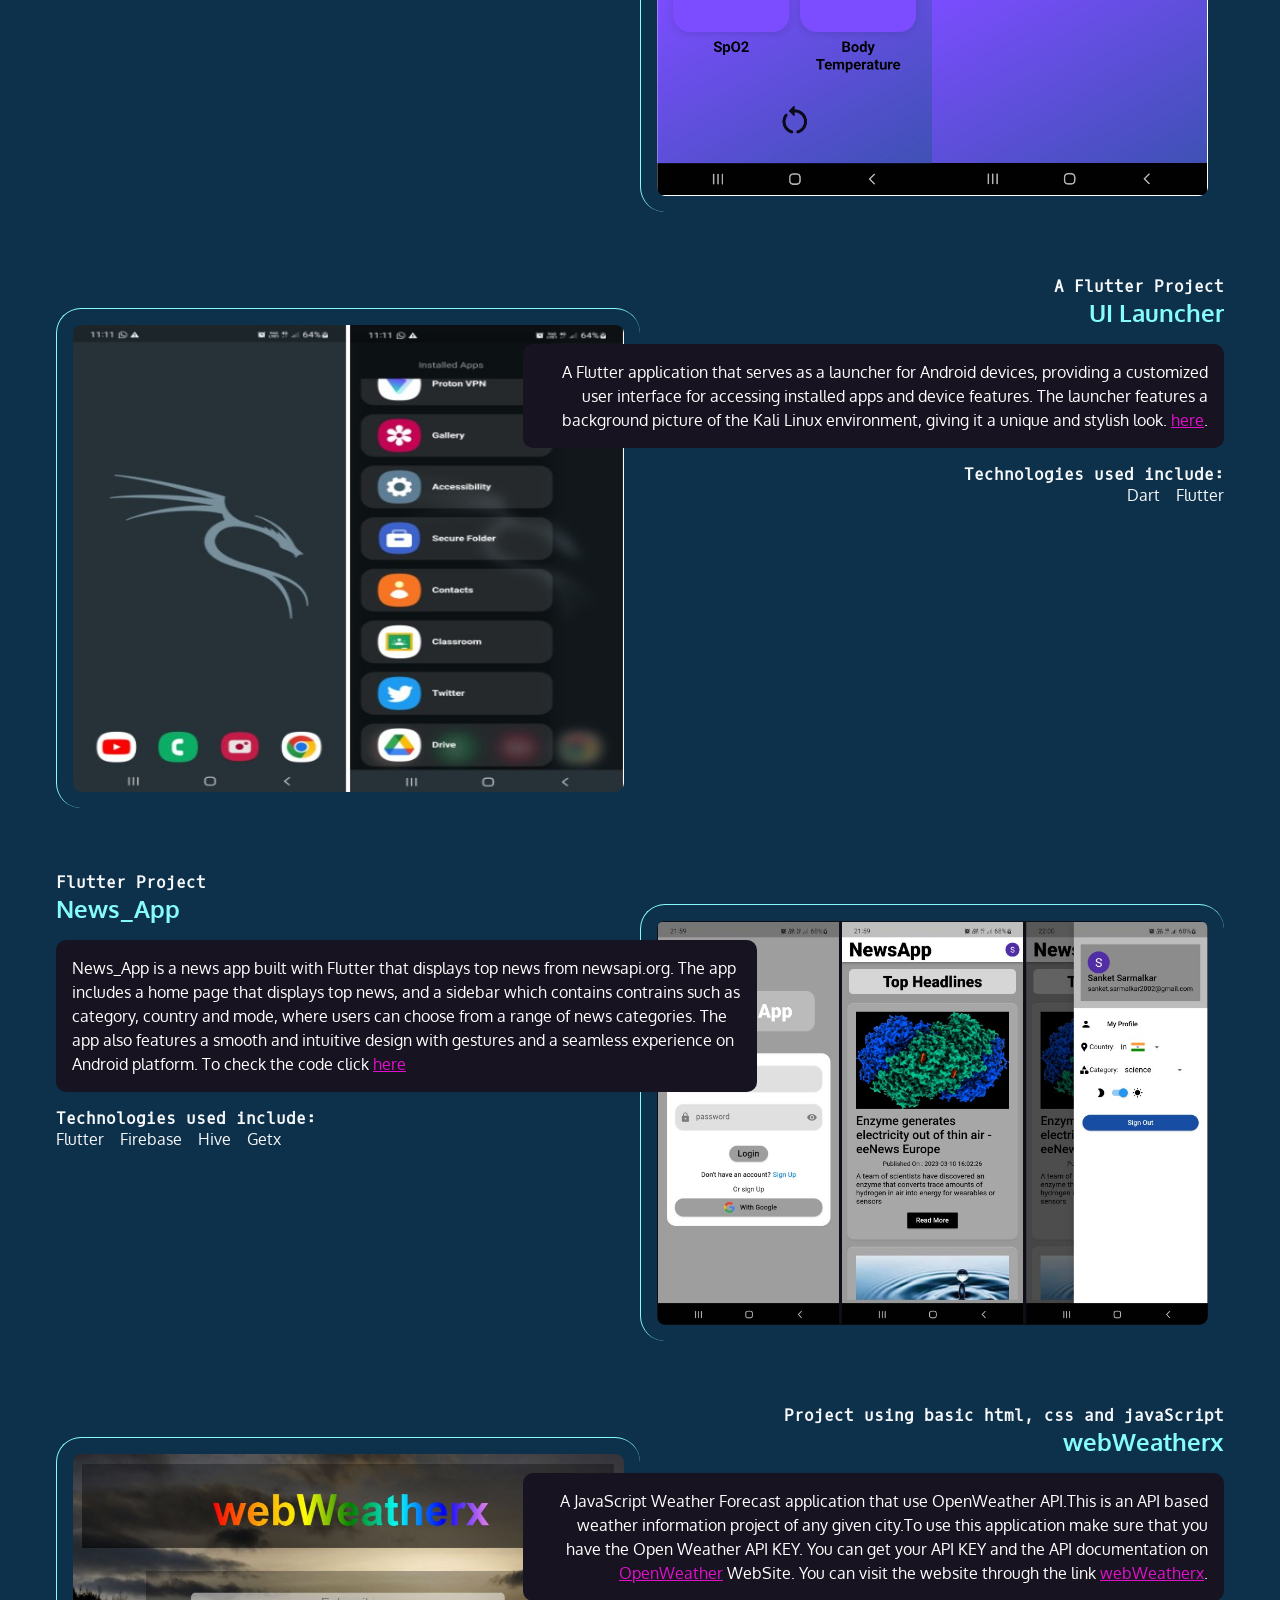
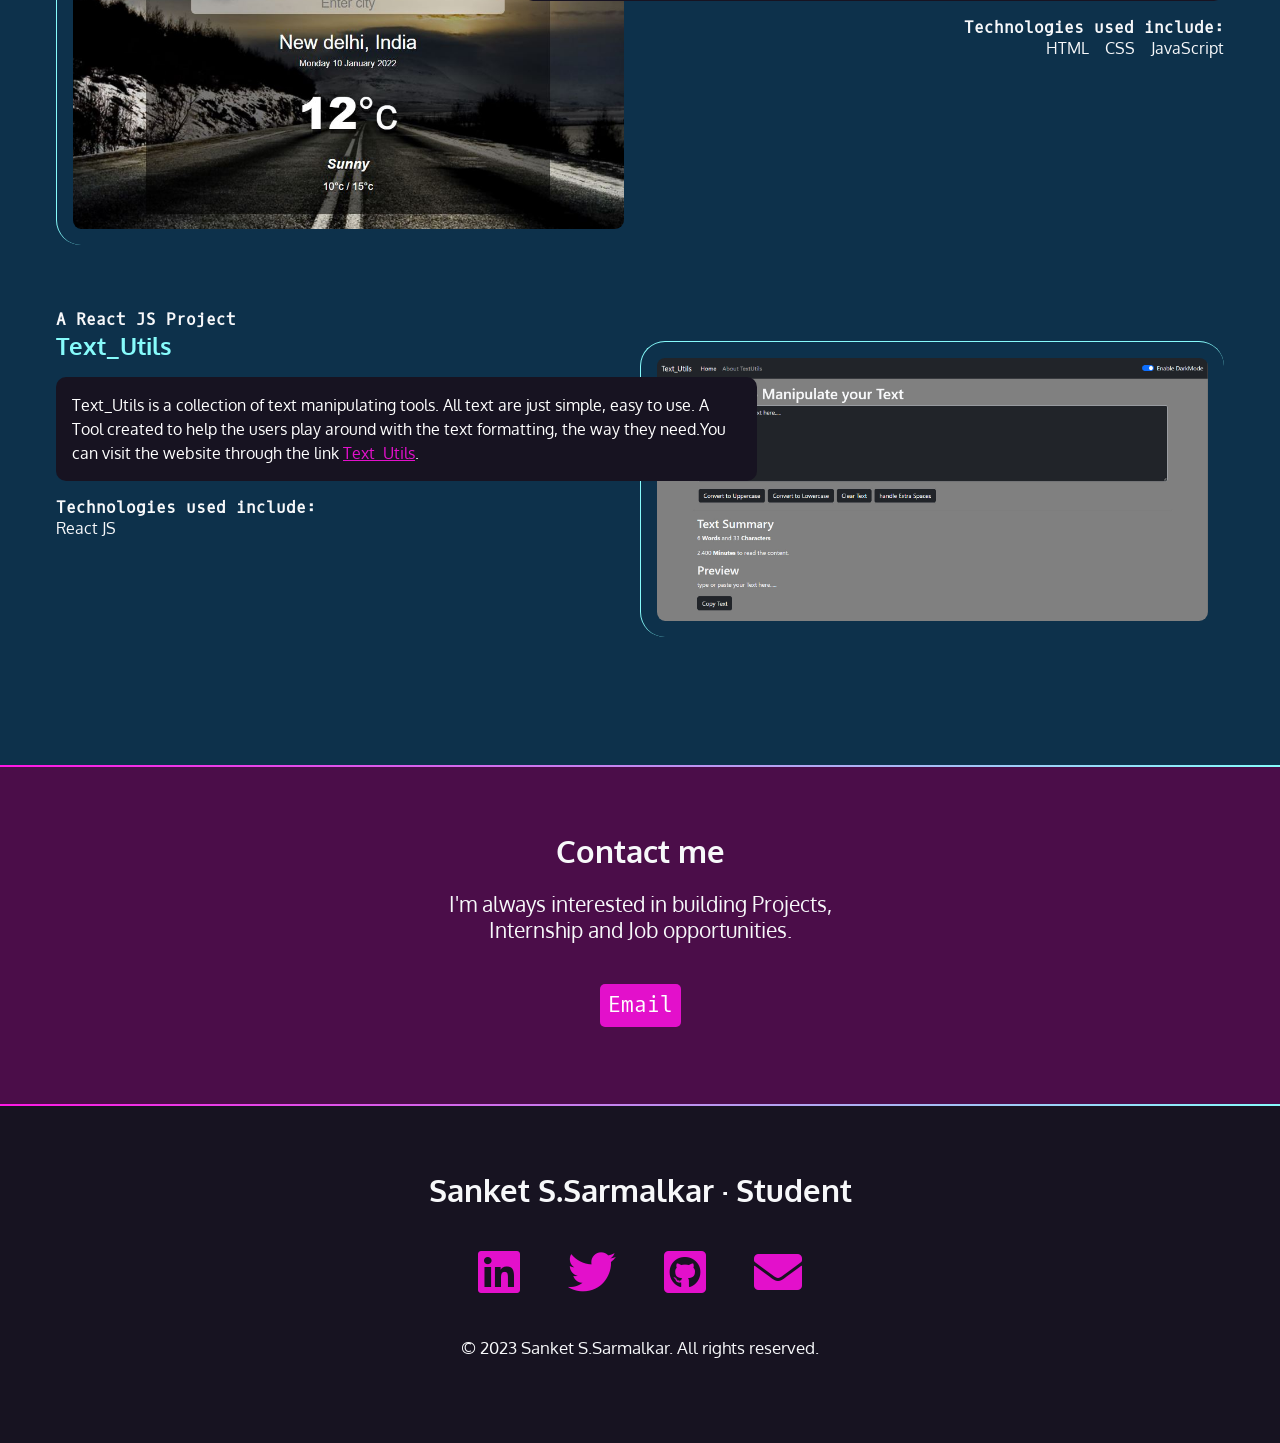
==== commit 01f55163: "update/ui_launcher" ====
--- a/index.html
+++ b/index.html
@@ -120,48 +120,6 @@
         </article>
         <article class="reverse">
           <div class="text">
-            <h4>An IOT Project</h4>
-            <h3>Human Health Monitoring System</h3>
-            <p class="blackbox">
-              A new Flutter project for monitoring human health.This project has two parts a hardware device which is made using NodeMCU controller , MAX30102 pulse and SP2 sensor, DS18B20(Digital temperature sensor), and humidity sensor. The code for nodeMCU and the for algorithm and flowchart can be found <a href="https://github.com/SanketSarmalkar/HumanHealthMonitoringSystem">here</a>. Android app is made using ThingSpeak and local storage using Hive.
-            </p>
-            <h4>Technologies used include:</h4>
-            <ul>
-              <li>Flutter</li>
-              <li>Firebase</li>
-              <li>Hive</li>
-              <li>Getx</li>
-            </ul>
-          </div>
-          <img src="../humanhealthmonitoringsystem.png" alt="Screenshots of news_app." />
-        </article>
-        
-        <article>
-          <div class="text">
-            <h4>A Flutter Project</h4>
-            <h3>Tic-Tac-Toe</h3>
-            <p class="blackbox">
-              Tic Tac Toe is a two-player game (one of them being played by
-              computer or human). In this game, there is a board with 3 x 3
-              squares. The two players take turns putting marks on a 3x3 board.
-              The goal of Tic Tac Toe game is to be one of the players to get
-              three same symbols in a row - horizontally, vertically or
-              diagonally on a 3 x 3 grid. The player who first gets 3 of his/her
-              symbols (marks) in a row - vertically, horizontally, or diagonally
-              wins the game, and the other loses the game. The game can be
-              played by two players. You can see the code
-              <a href="https://github.com/SanketSarmalkar/Tic-Tac-Toe">here</a>.
-            </p>
-            <h4>Technologies used include:</h4>
-            <ul>
-              <li>Dart</li>
-              <li>Flutter</li>
-            </ul>
-          </div>
-          <img src="../tictactoe.jpg" alt="Screenshot of the Tic-Tac-Toe." />
-        </article>
-        <article class="reverse">
-          <div class="text">
             <h4>Flutter Project</h4>
             <h3>News_App</h3>
             <p class="blackbox">
@@ -187,6 +145,98 @@
           </div>
           <img src="../news_app.jpg" alt="Screenshots of news_app." />
         </article>
+
+        
+        
+        <article>
+          <div class="text">
+            <h4>A Flutter Project</h4>
+            <h3>Tic-Tac-Toe</h3>
+            <p class="blackbox">
+              Tic Tac Toe is a two-player game (one of them being played by
+              computer or human). In this game, there is a board with 3 x 3
+              squares. The two players take turns putting marks on a 3x3 board.
+              The goal of Tic Tac Toe game is to be one of the players to get
+              three same symbols in a row - horizontally, vertically or
+              diagonally on a 3 x 3 grid. The player who first gets 3 of his/her
+              symbols (marks) in a row - vertically, horizontally, or diagonally
+              wins the game, and the other loses the game. The game can be
+              played by two players. You can see the code
+              <a href="https://github.com/SanketSarmalkar/Tic-Tac-Toe">here</a>.
+            </p>
+            <h4>Technologies used include:</h4>
+            <ul>
+              <li>Dart</li>
+              <li>Flutter</li>
+            </ul>
+          </div>
+          <img src="../tictactoe.jpg" alt="Screenshot of the Tic-Tac-Toe." />
+        </article>
+        <article class="reverse">
+          <div class="text">
+            <h4>An IOT Project</h4>
+            <h3>Human Health Monitoring System</h3>
+            <p class="blackbox">
+              A new Flutter project for monitoring human health.This project has two parts a hardware device which is made using NodeMCU controller , MAX30102 pulse and SP2 sensor, DS18B20(Digital temperature sensor), and humidity sensor. The code for nodeMCU and the for algorithm and flowchart can be found <a href="https://github.com/SanketSarmalkar/HumanHealthMonitoringSystem">here</a>. Android app is made using ThingSpeak and local storage using Hive.
+            </p>
+            <h4>Technologies used include:</h4>
+            <ul>
+              <li>Flutter</li>
+              <li>Firebase</li>
+              <li>Hive</li>
+              <li>Getx</li>
+              <li>NodeMCU</li>
+              <li>MAX30102</li>
+              <li>DS18B20</li>
+            </ul>
+          </div>
+          <img src="../humanhealthmonitoringsystem.png" alt="Screenshots of news_app." />
+        </article>
+
+        <article>
+          <div class="text">
+            <h4>A Flutter Project</h4>
+            <h3>UI Launcher</h3>
+            <p class="blackbox">
+              A Flutter application that serves as a launcher for Android devices, providing a customized user interface for accessing installed apps and device features. The launcher features a background picture of the Kali Linux environment, giving it a unique and stylish look.
+              <a href="https://github.com/SanketSarmalkar/UI_Launcher">here</a>.
+            </p>
+            <h4>Technologies used include:</h4>
+            <ul>
+              <li>Dart</li>
+              <li>Flutter</li>
+            </ul>
+          </div>
+          <img height="500px" width="100px" src="../ui_launcher.jpg" alt="Screenshot of the ui_launcher." />
+        </article>
+        <article class="reverse">
+          <div class="text">
+            <h4>Flutter Project</h4>
+            <h3>News_App</h3>
+            <p class="blackbox">
+              News_App is a news app built with Flutter that displays top news
+              from newsapi.org. The app includes a home page that displays top
+              news, and a sidebar which contains contrains such as category,
+              country and mode, where users can choose from a range of news
+              categories. The app also features a smooth and intuitive design
+              with gestures and a seamless experience on Android platform. To
+              check the code click
+              <a
+                href="https://github.com/SanketSarmalkar/News_App_using_Flutter"
+                >here</a
+              >
+            </p>
+            <h4>Technologies used include:</h4>
+            <ul>
+              <li>Flutter</li>
+              <li>Firebase</li>
+              <li>Hive</li>
+              <li>Getx</li>
+            </ul>
+          </div>
+          <img src="../news_app.jpg" alt="Screenshots of news_app." />
+        </article>
+
         <article>
           <div class="text">
             <h4>Project using basic html, css and javaScript</h4>
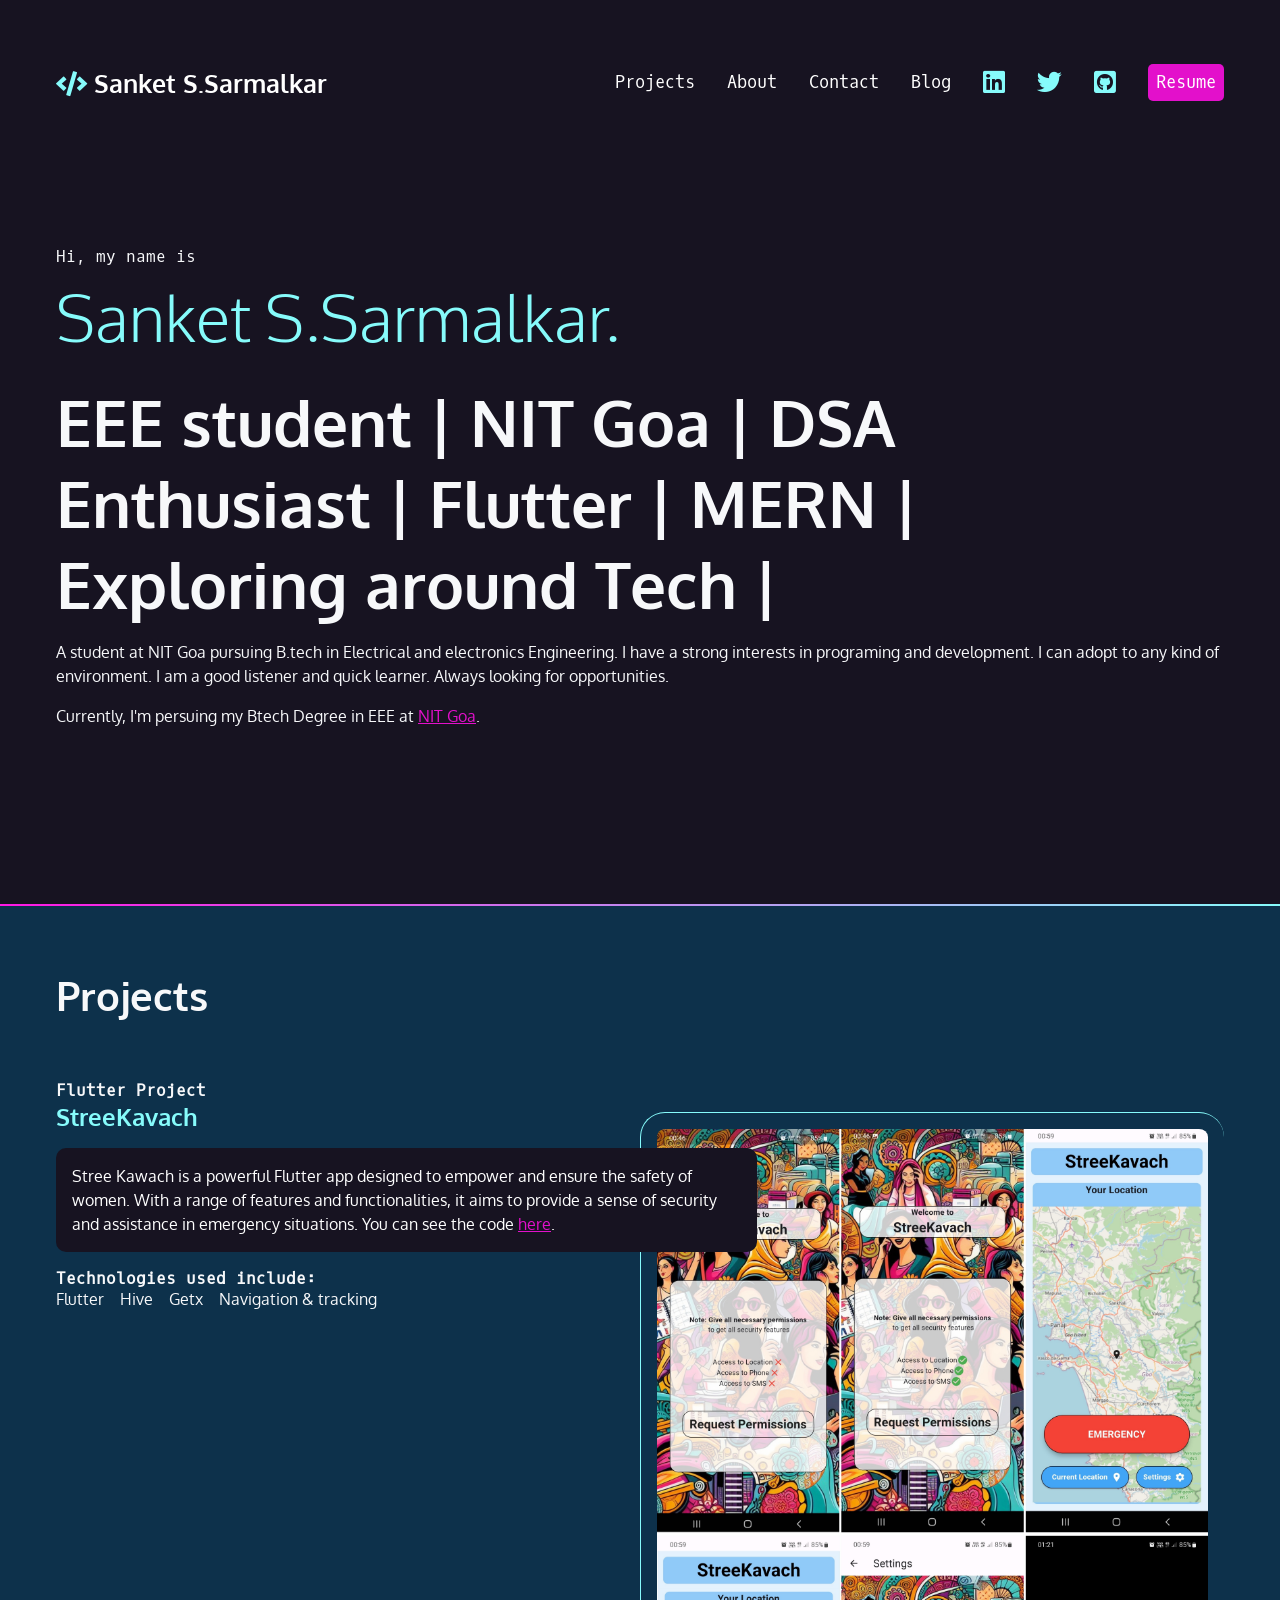
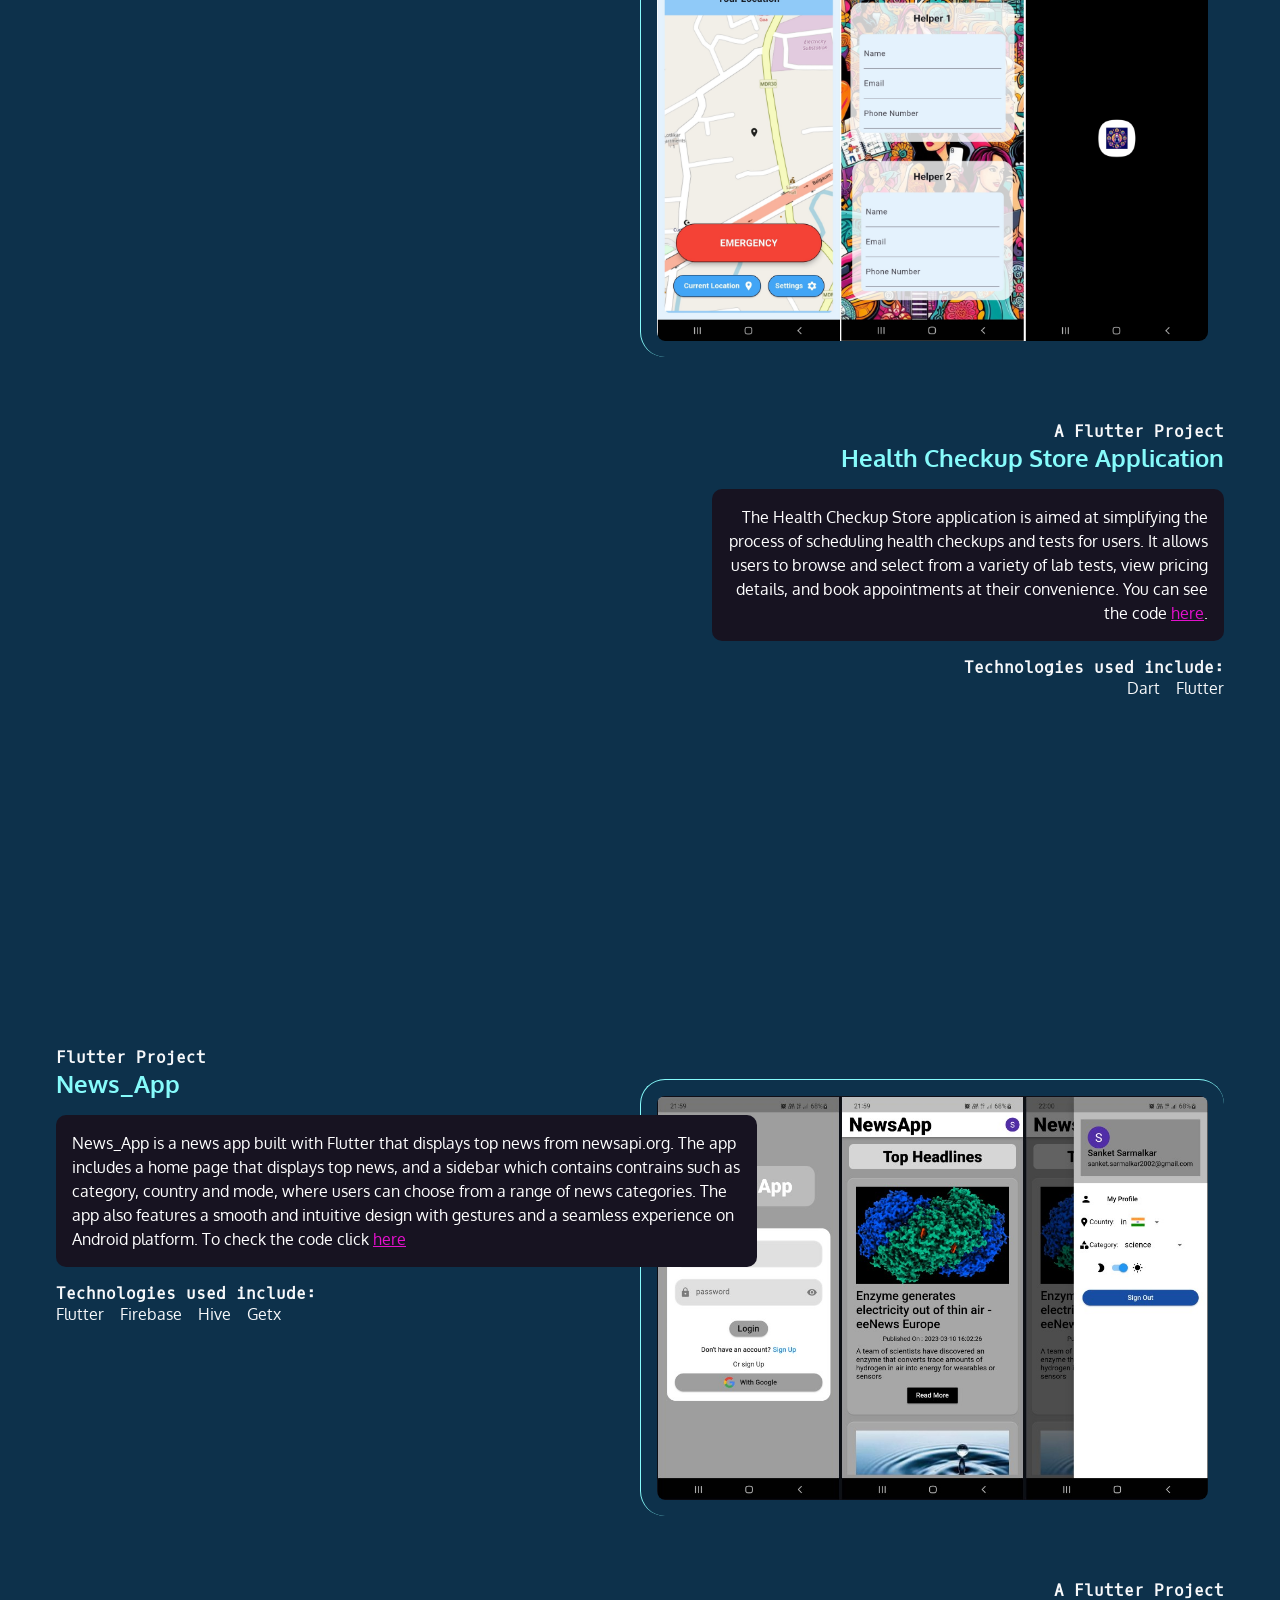
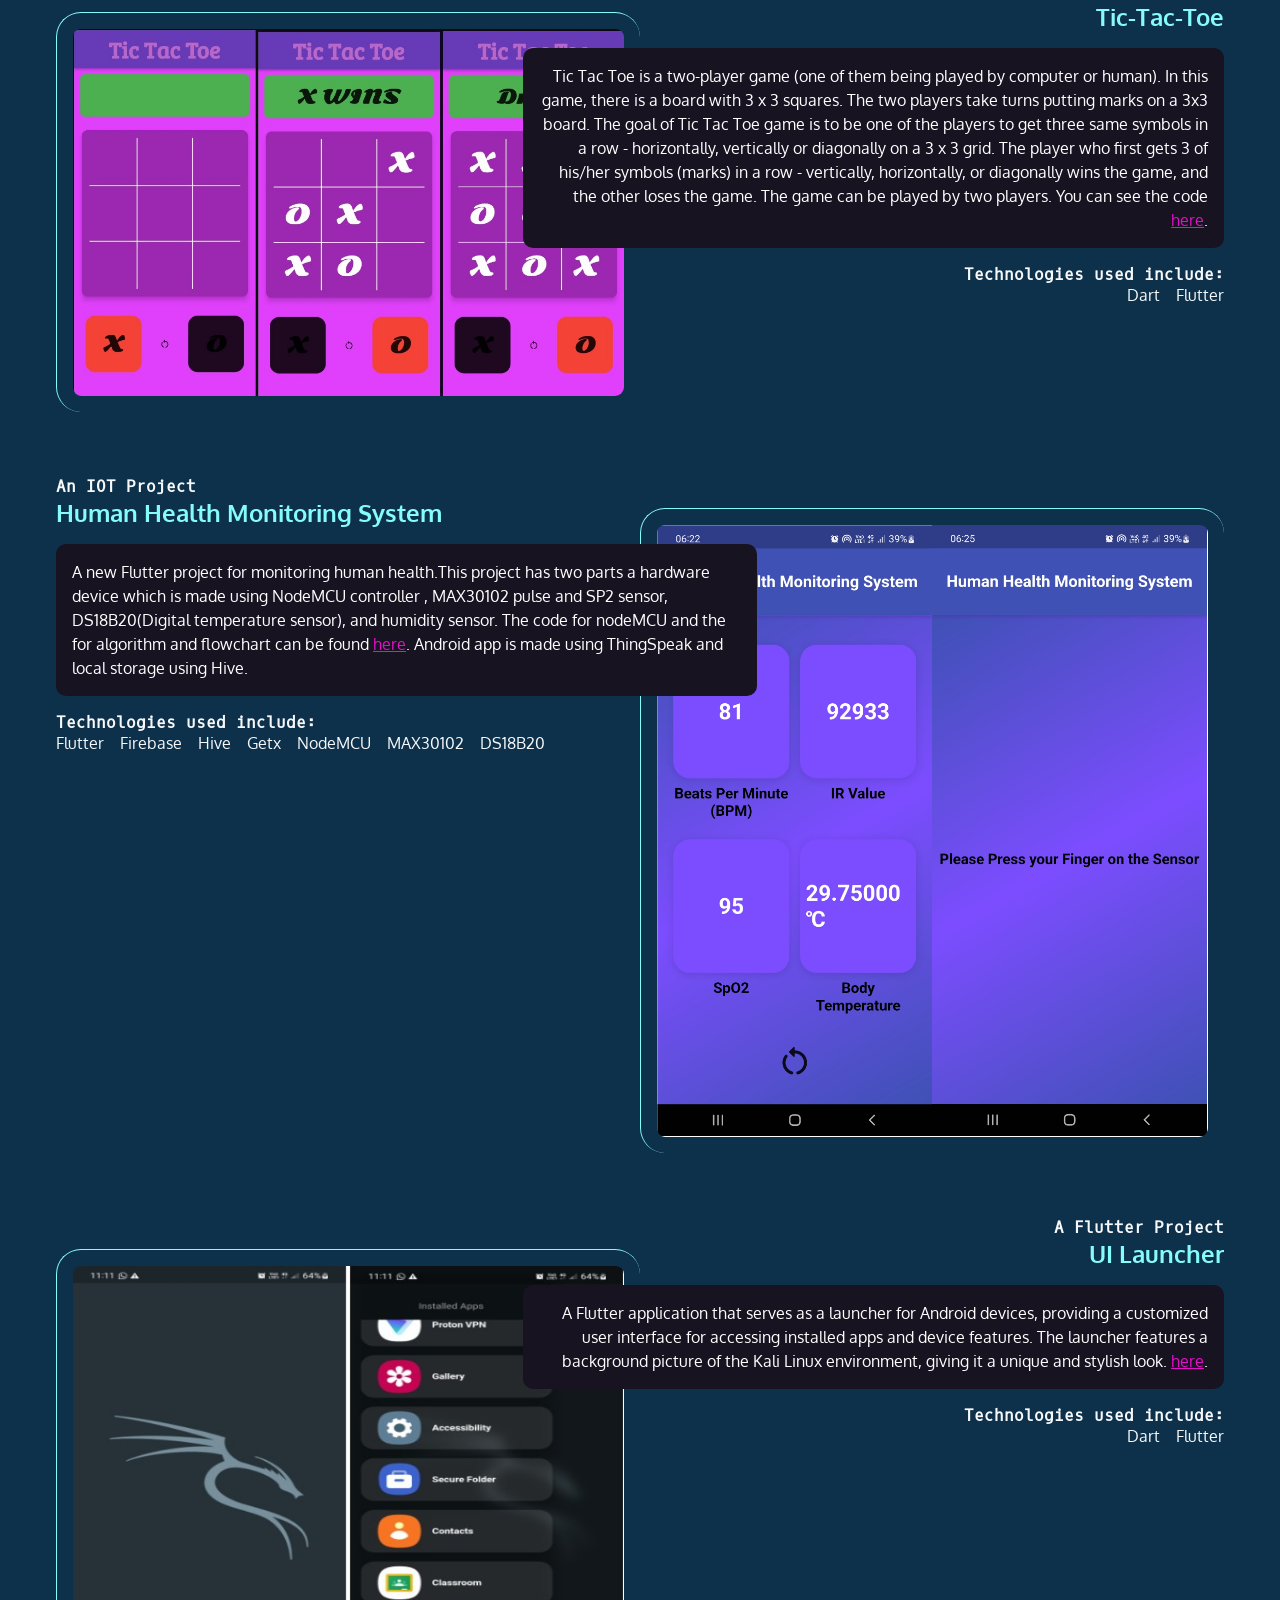
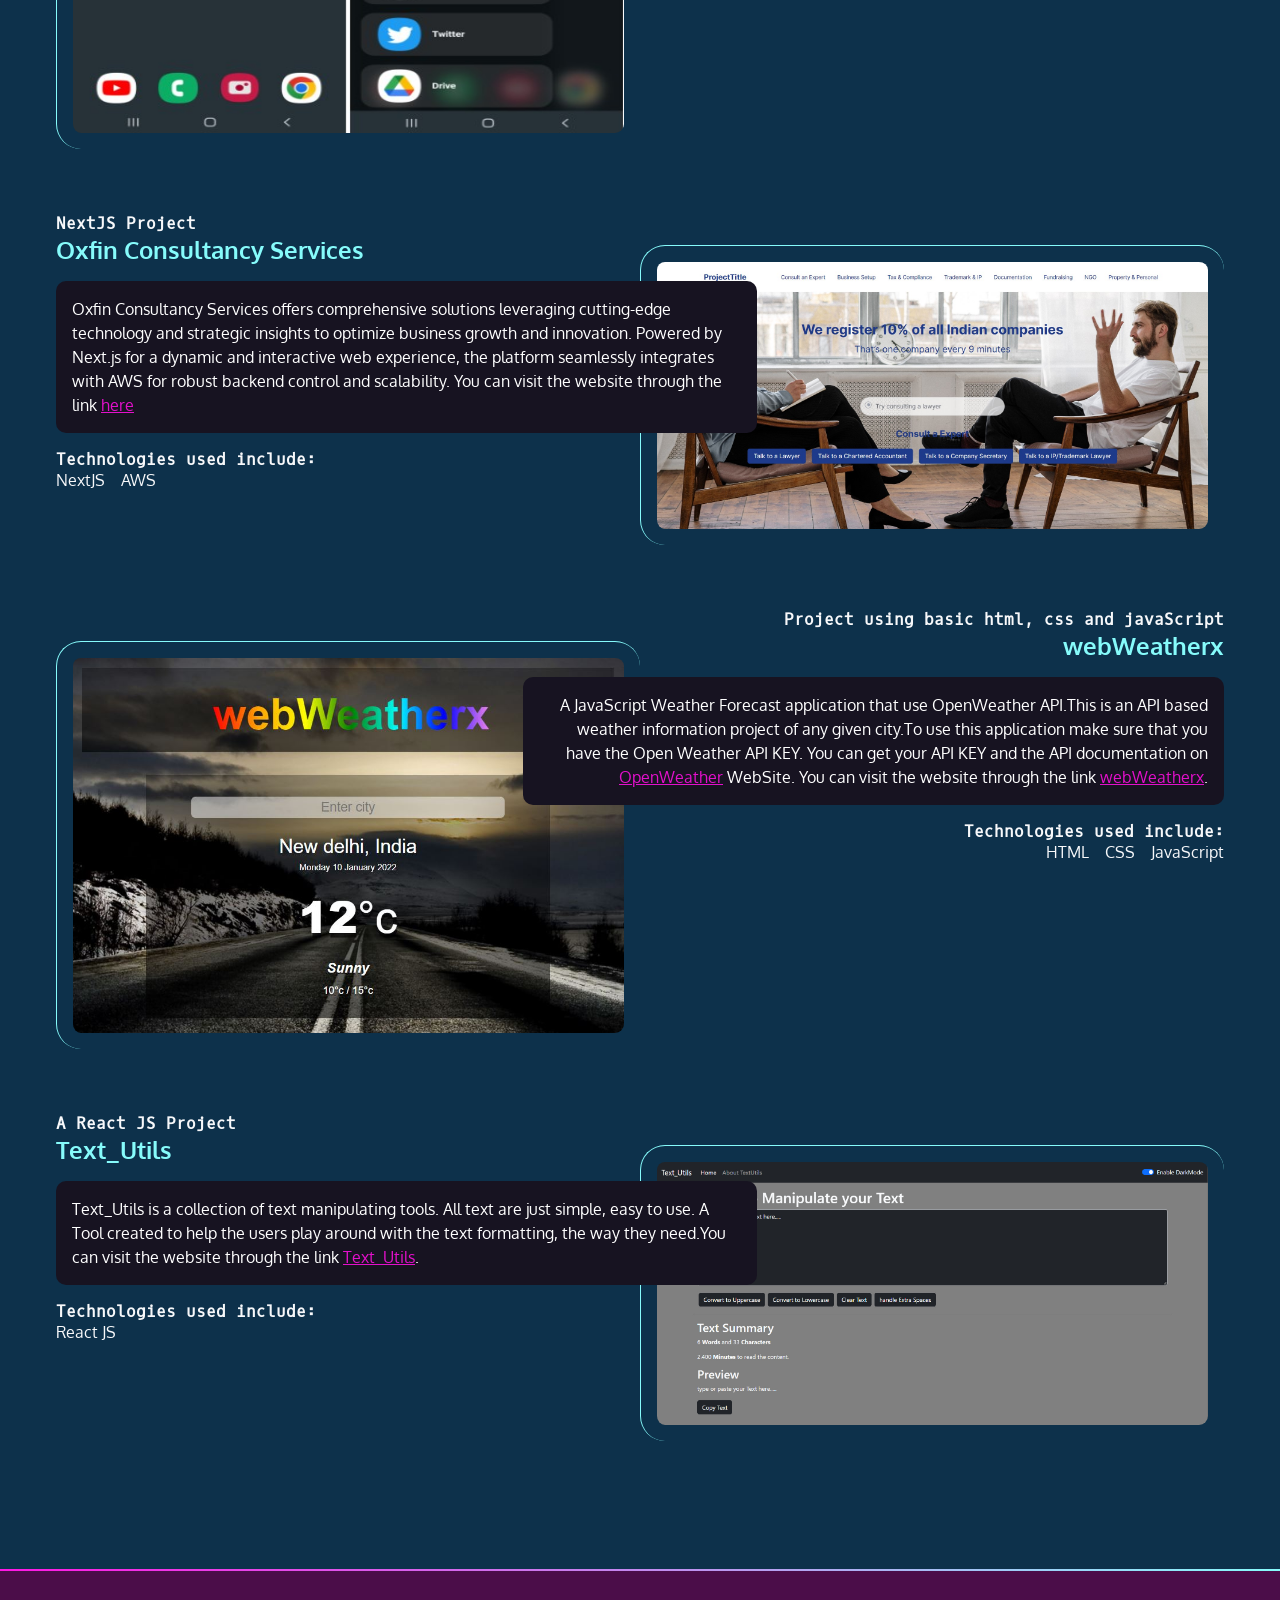
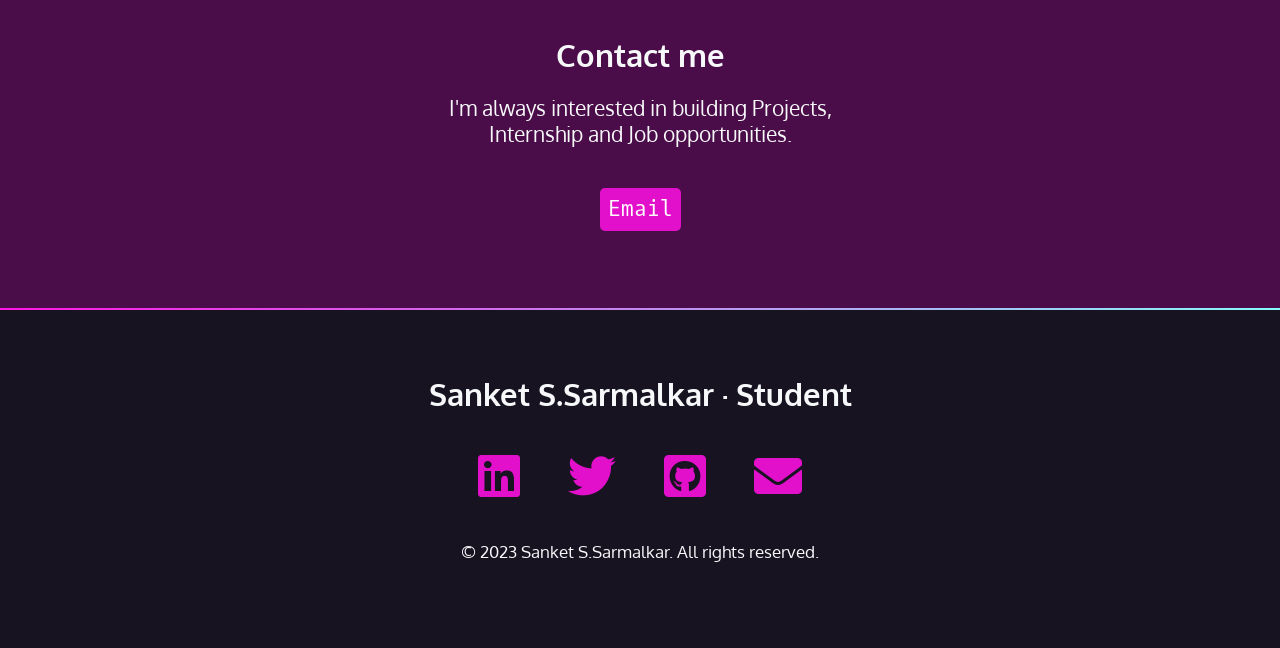
==== commit 41a926d9: "update/streekavach" ====
--- a/index.html
+++ b/index.html
@@ -101,6 +101,45 @@
       <section id="projects">
         <h2>Projects</h2>
 
+        <!-- <article>
+          <div class="text">
+            <h4>A Flutter Project</h4>
+            <h3>Numerical Methods</h3>
+            <p class="blackbox">
+              This Flutter app is a comprehensive numerical toolbox implementing various algorithms and methods described in Numerical Analysis by Richard L. Burden and J. Douglas Faires. It aims to provide a versatile solution for solving equations and performing complex computations commonly encountered in mathematical and scientific fields.
+            </p>
+            <h4>Technologies used include:</h4>
+            <ul>
+              <li>Dart</li>
+              <li>Flutter</li>
+            </ul>
+          </div>
+          <img src="../tictactoe.jpg" alt="Screenshot of the Tic-Tac-Toe." /> 
+           <iframe width="324" height="576" src="https://www.youtube.com/embed/5JWZiZLPmPY" title="Health Checkup Store Flutter App" frameborder="0" allow="accelerometer; autoplay; clipboard-write; encrypted-media; gyroscope; picture-in-picture; web-share" allowfullscreen></iframe>
+        </article> -->
+        <article class="reverse">
+          <div class="text">
+            <h4>Flutter Project</h4>
+            <h3>StreeKavach</h3>
+            <p class="blackbox">
+              Stree Kawach is a powerful Flutter app designed to empower and ensure the safety of women. With a range of features and functionalities, it aims to provide a sense of security and assistance in emergency situations. You can see the code 
+              <a
+                href="https://github.com/SanketSarmalkar/Stree_Kavach"
+                >here</a
+              >.
+            </p>
+            <h4>Technologies used include:</h4>
+            <ul>
+              <li>Flutter</li>
+              <li>Hive</li>
+              <li>Getx</li>
+              <li>Navigation & tracking</li>
+            </ul>
+          </div>
+          <img src="../streekavach.jpg" alt="Screenshots of news_app." />
+        </article>
+
+
         <article>
           <div class="text">
             <h4>A Flutter Project</h4>
@@ -211,30 +250,22 @@
         </article>
         <article class="reverse">
           <div class="text">
-            <h4>Flutter Project</h4>
-            <h3>News_App</h3>
-            <p class="blackbox">
-              News_App is a news app built with Flutter that displays top news
-              from newsapi.org. The app includes a home page that displays top
-              news, and a sidebar which contains contrains such as category,
-              country and mode, where users can choose from a range of news
-              categories. The app also features a smooth and intuitive design
-              with gestures and a seamless experience on Android platform. To
-              check the code click
-              <a
-                href="https://github.com/SanketSarmalkar/News_App_using_Flutter"
+            <h4>NextJS Project</h4>
+            <h3>Oxfin Consultancy Services</h3>
+            <p class="blackbox">
+              Oxfin Consultancy Services offers comprehensive solutions leveraging cutting-edge technology and strategic insights to optimize business growth and innovation. Powered by Next.js for a dynamic and interactive web experience, the platform seamlessly integrates with AWS for robust backend control and scalability. You can visit the website through the link
+              <a
+                href="https://sanketsarmalkar.github.io/Oxfin-Consultancy-Services-Project/"
                 >here</a
               >
             </p>
             <h4>Technologies used include:</h4>
             <ul>
-              <li>Flutter</li>
-              <li>Firebase</li>
-              <li>Hive</li>
-              <li>Getx</li>
-            </ul>
-          </div>
-          <img src="../news_app.jpg" alt="Screenshots of news_app." />
+              <li>NextJS</li>
+              <li>AWS</li>
+            </ul>
+          </div>
+          <img src="../oxfin_consultancy_services.jpg" alt="Screenshots of news_app." />
         </article>
 
         <article>
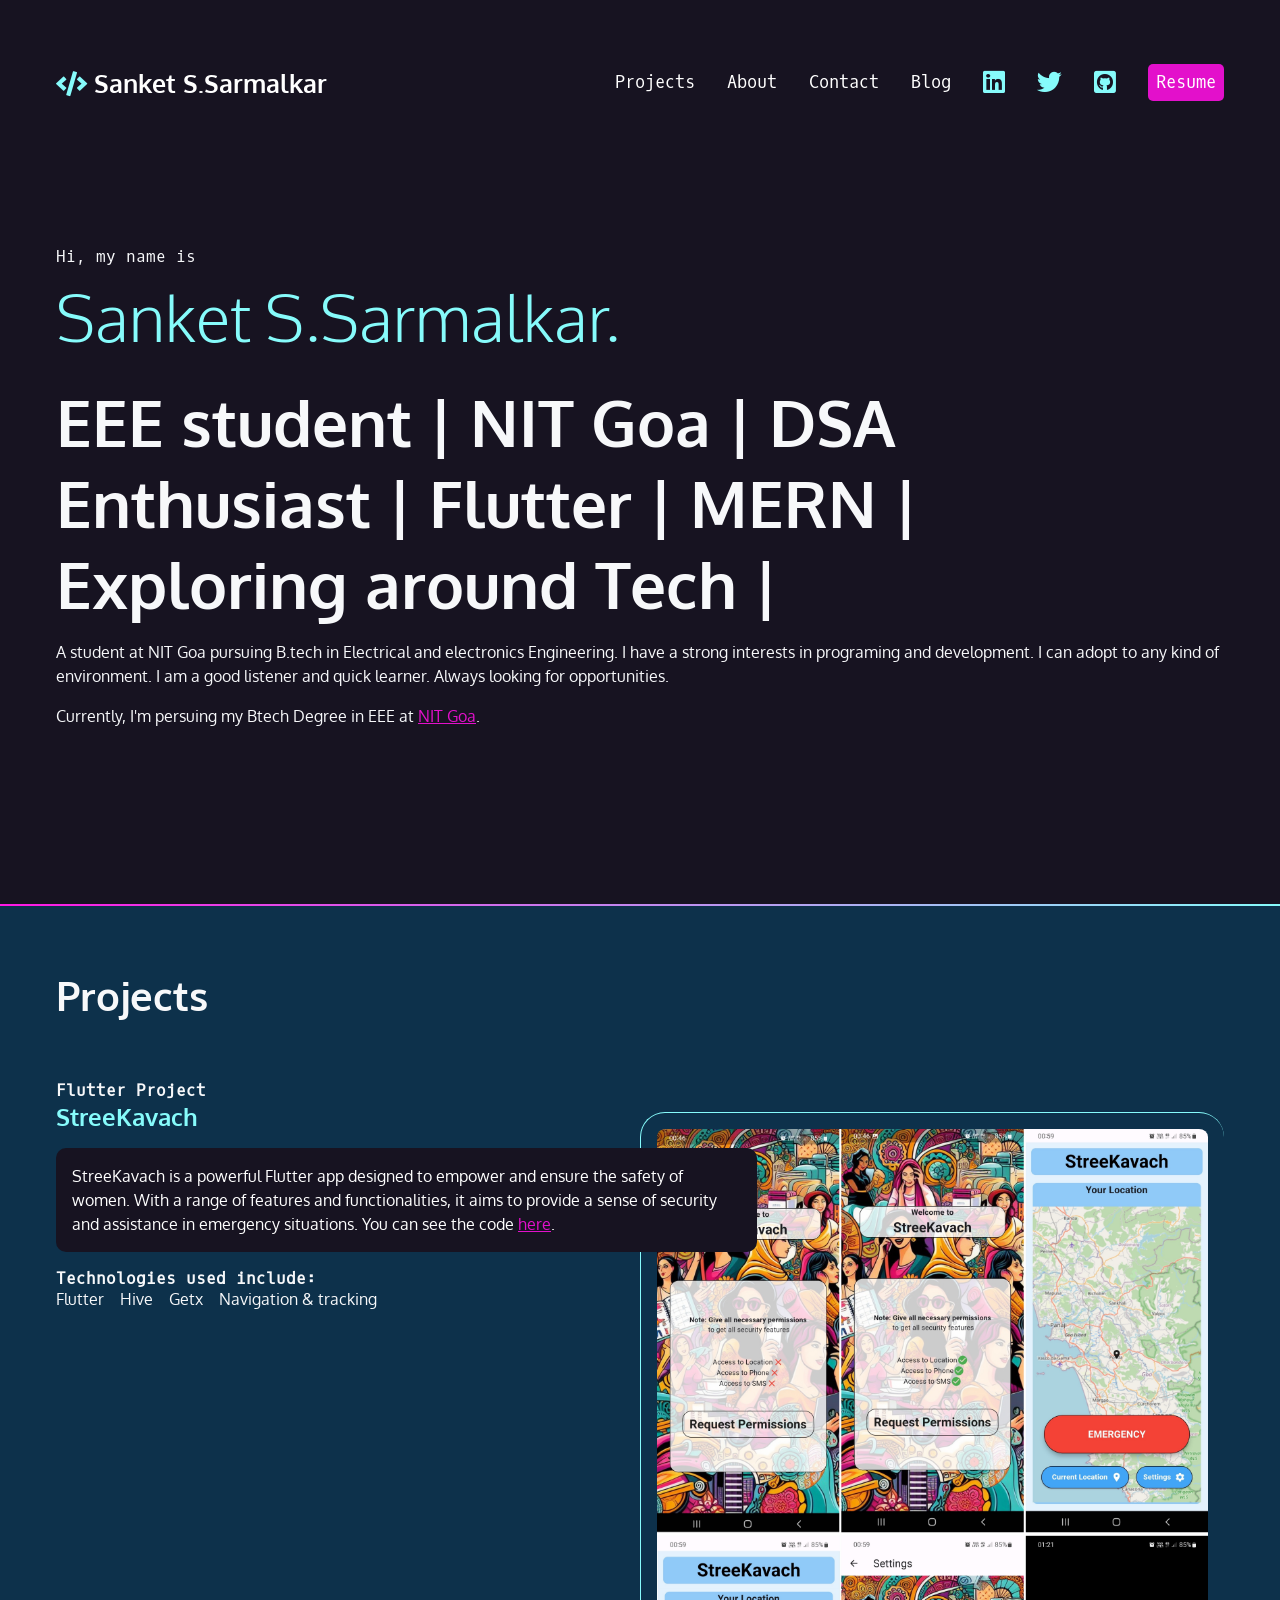
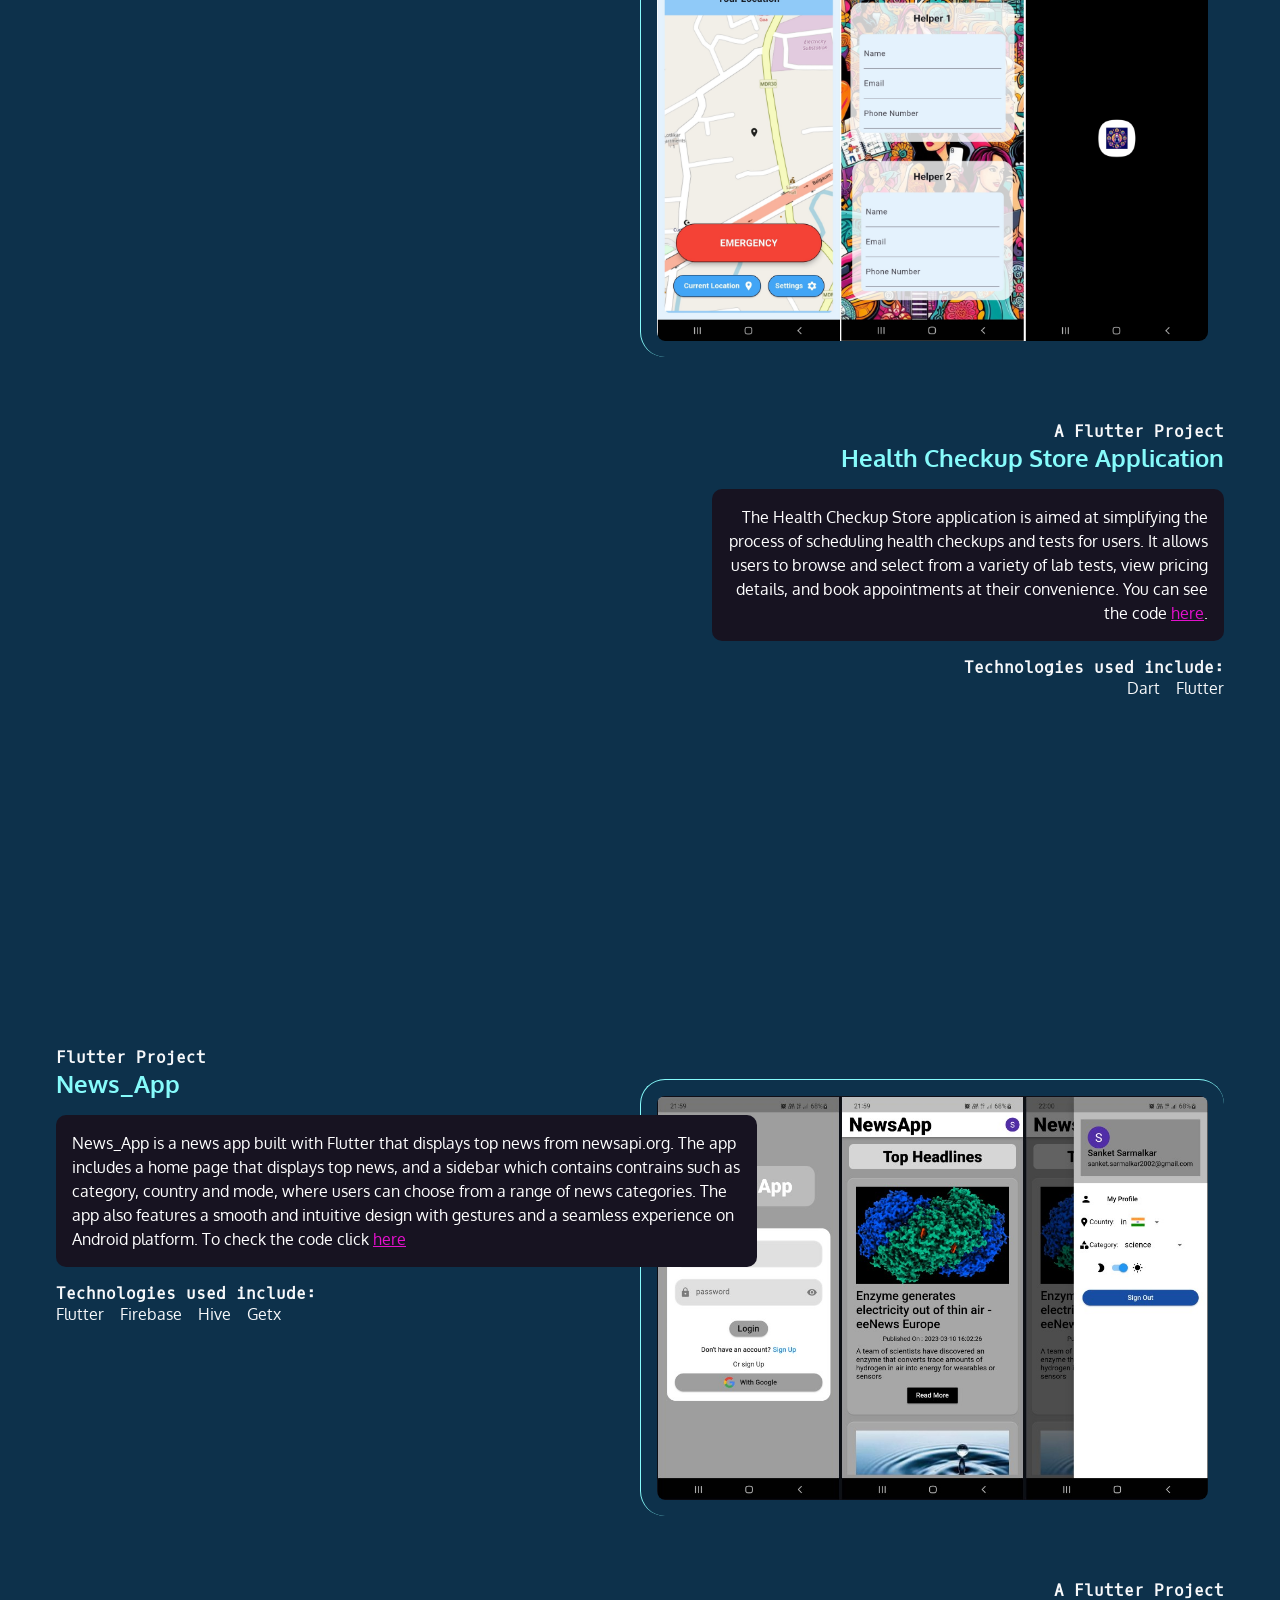
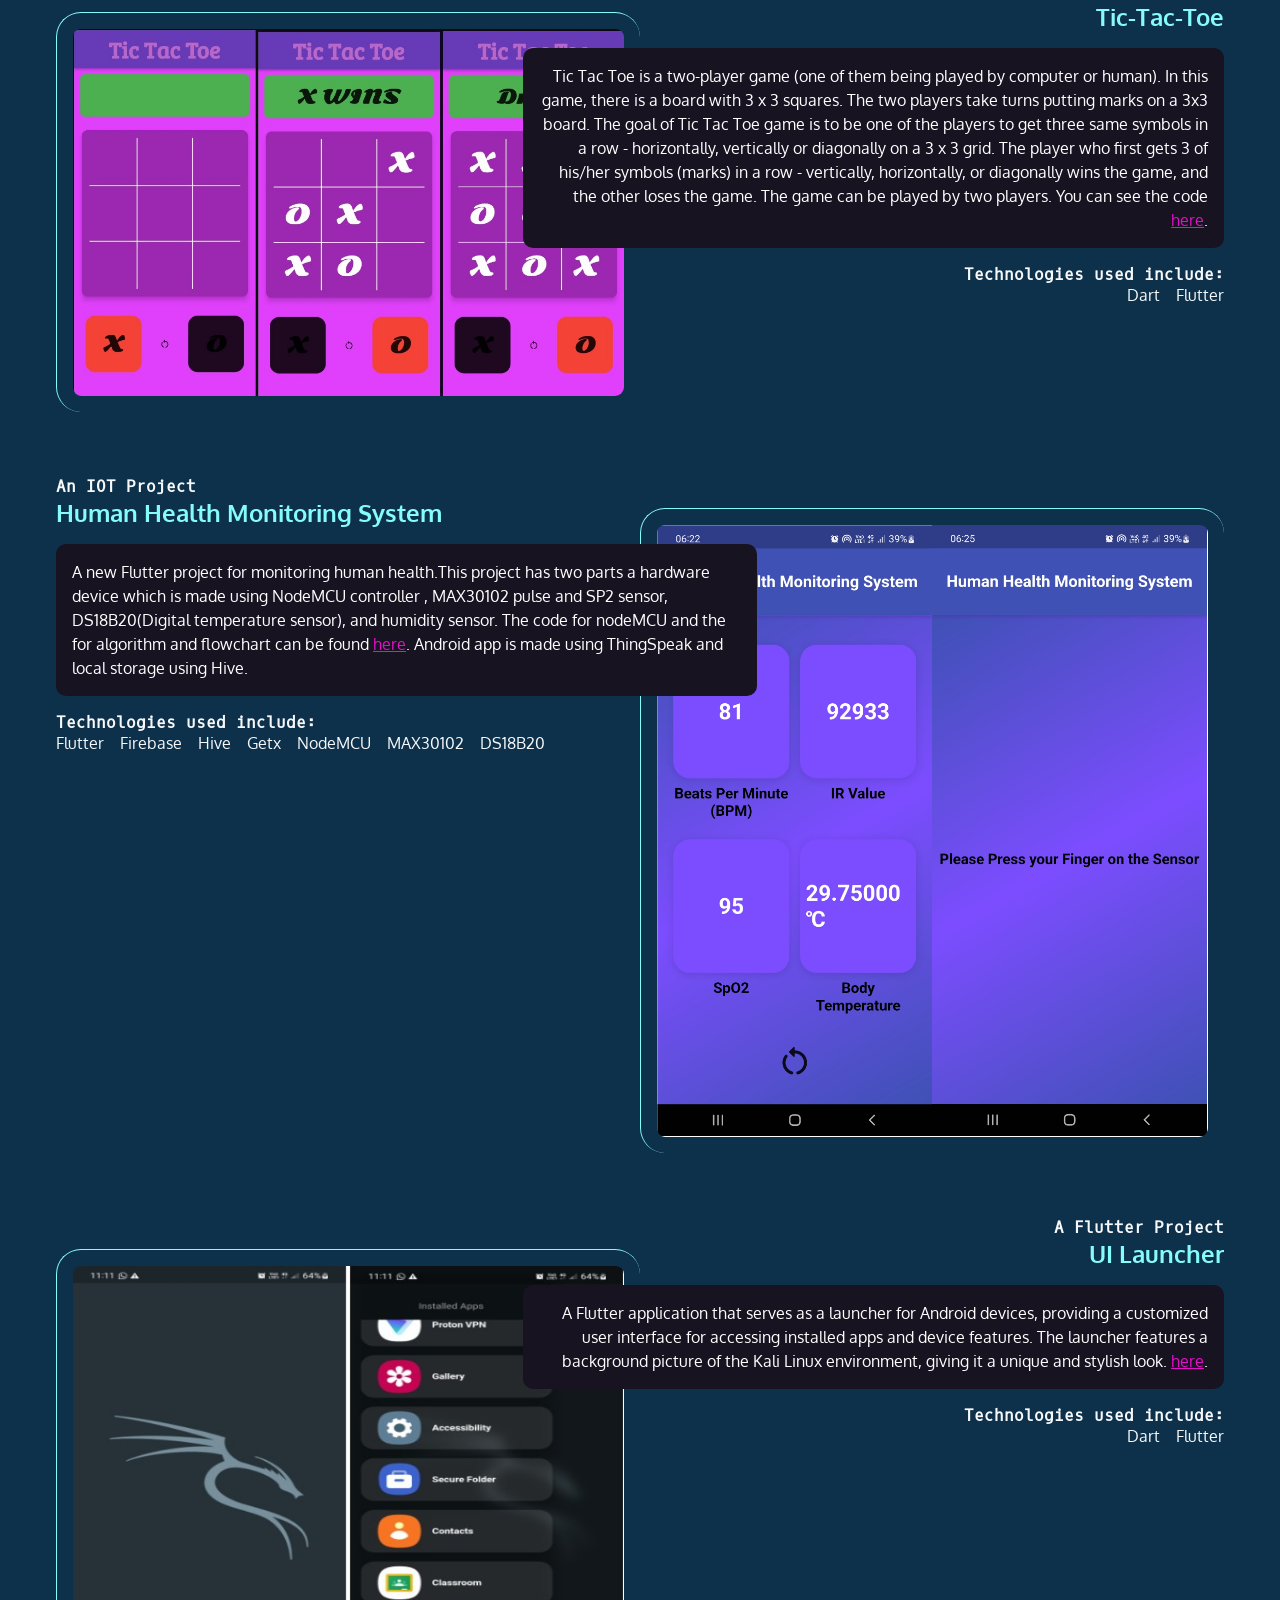
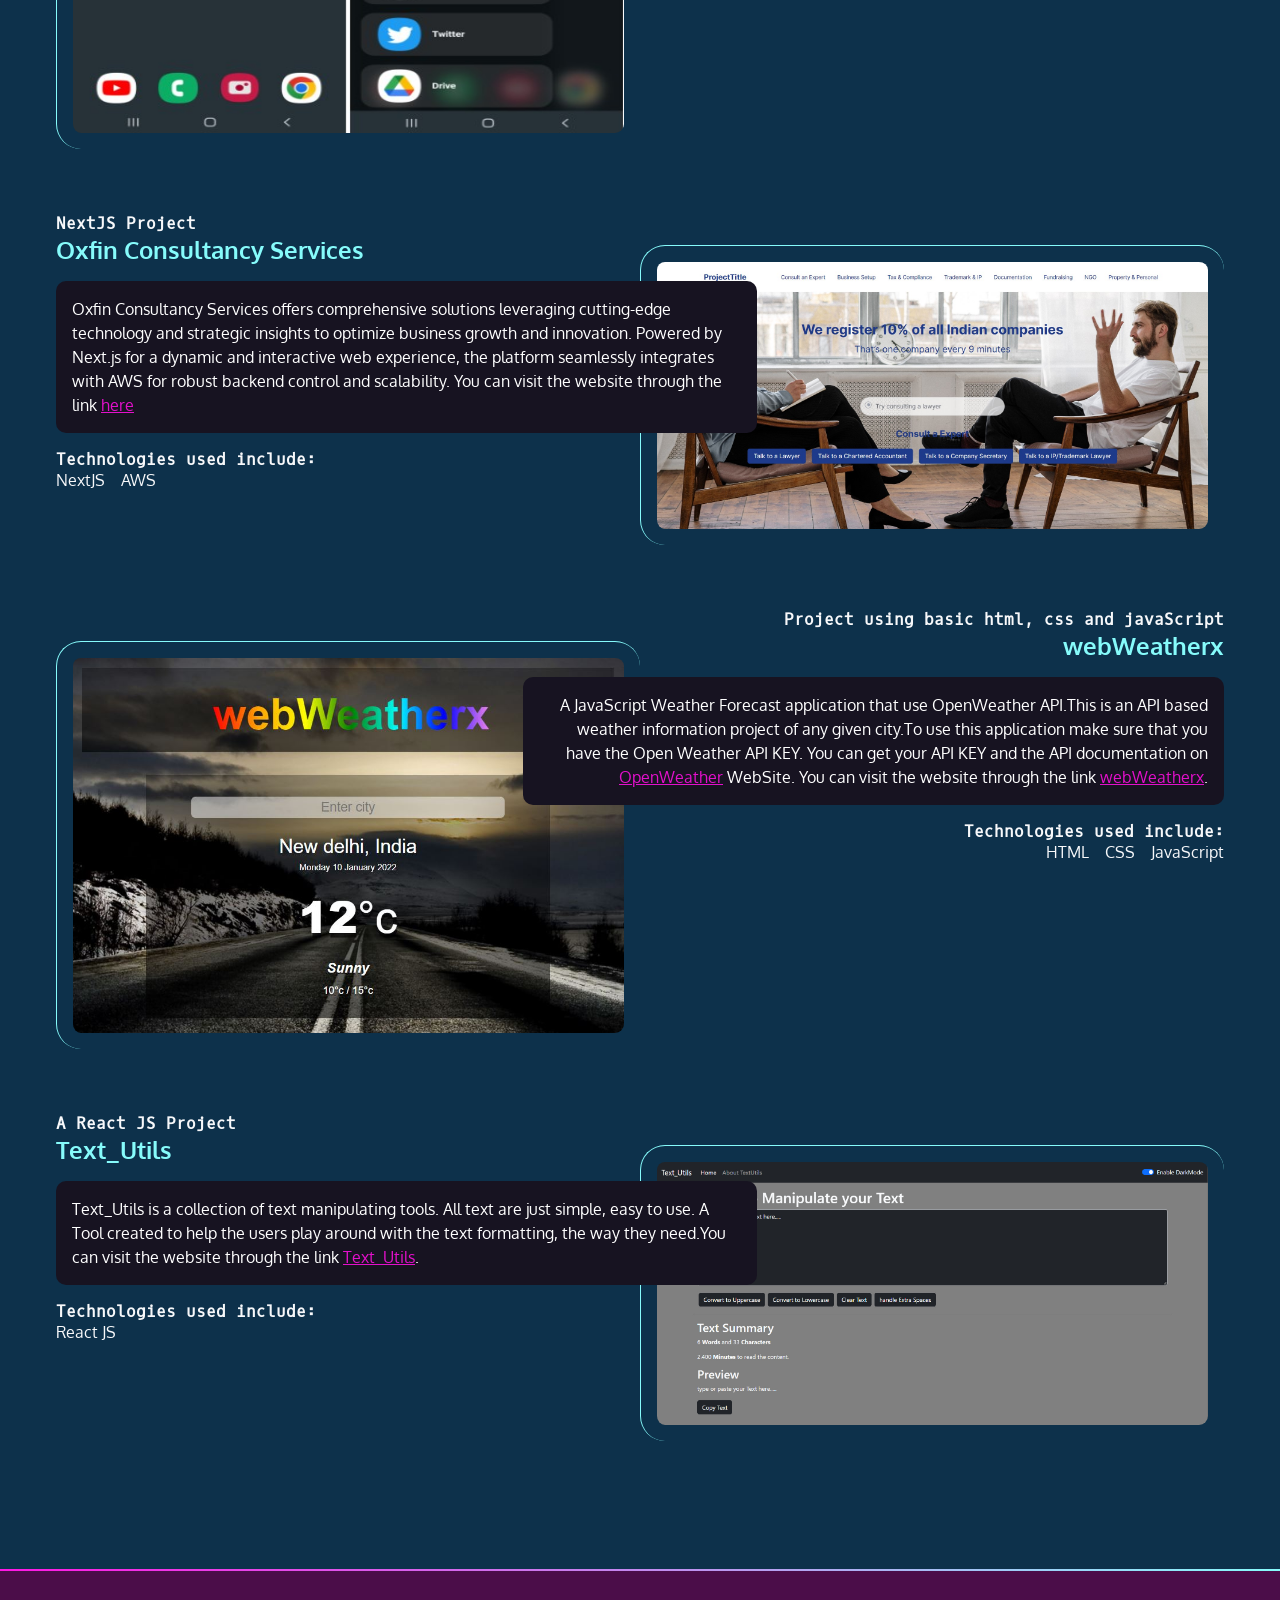
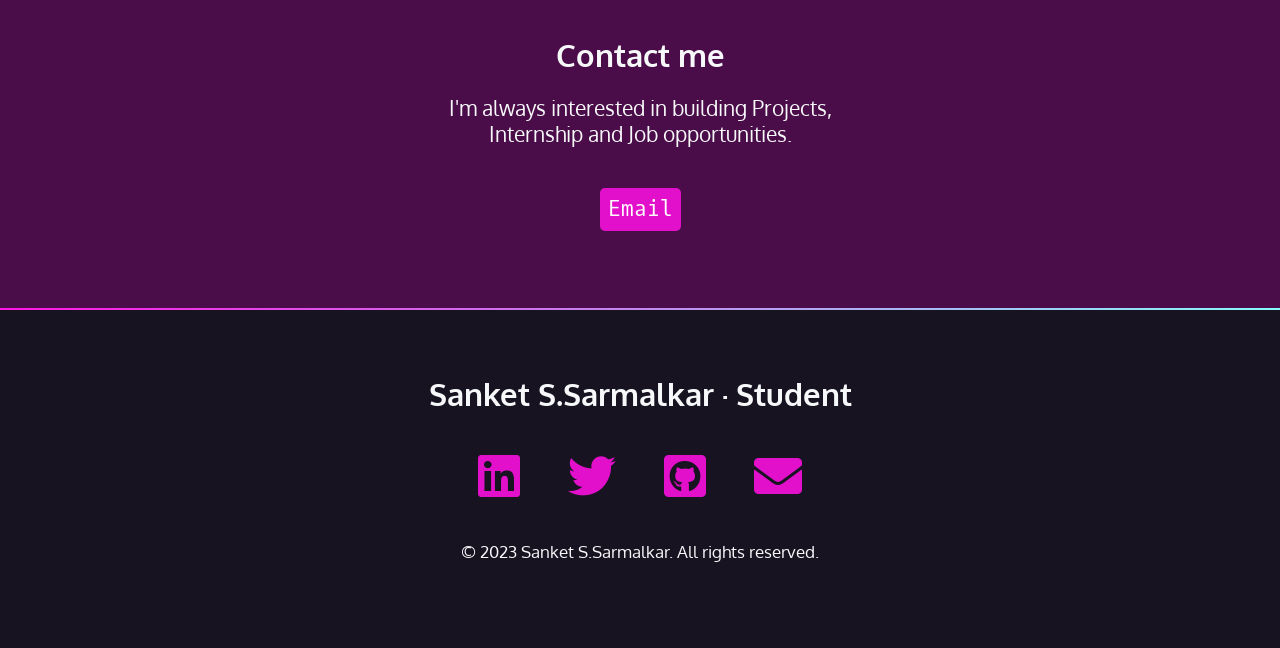
==== commit 2bf2c068: "fix/Update app name in index.html" ====
--- a/index.html
+++ b/index.html
@@ -122,7 +122,7 @@
             <h4>Flutter Project</h4>
             <h3>StreeKavach</h3>
             <p class="blackbox">
-              Stree Kawach is a powerful Flutter app designed to empower and ensure the safety of women. With a range of features and functionalities, it aims to provide a sense of security and assistance in emergency situations. You can see the code 
+              StreeKavach is a powerful Flutter app designed to empower and ensure the safety of women. With a range of features and functionalities, it aims to provide a sense of security and assistance in emergency situations. You can see the code 
               <a
                 href="https://github.com/SanketSarmalkar/Stree_Kavach"
                 >here</a
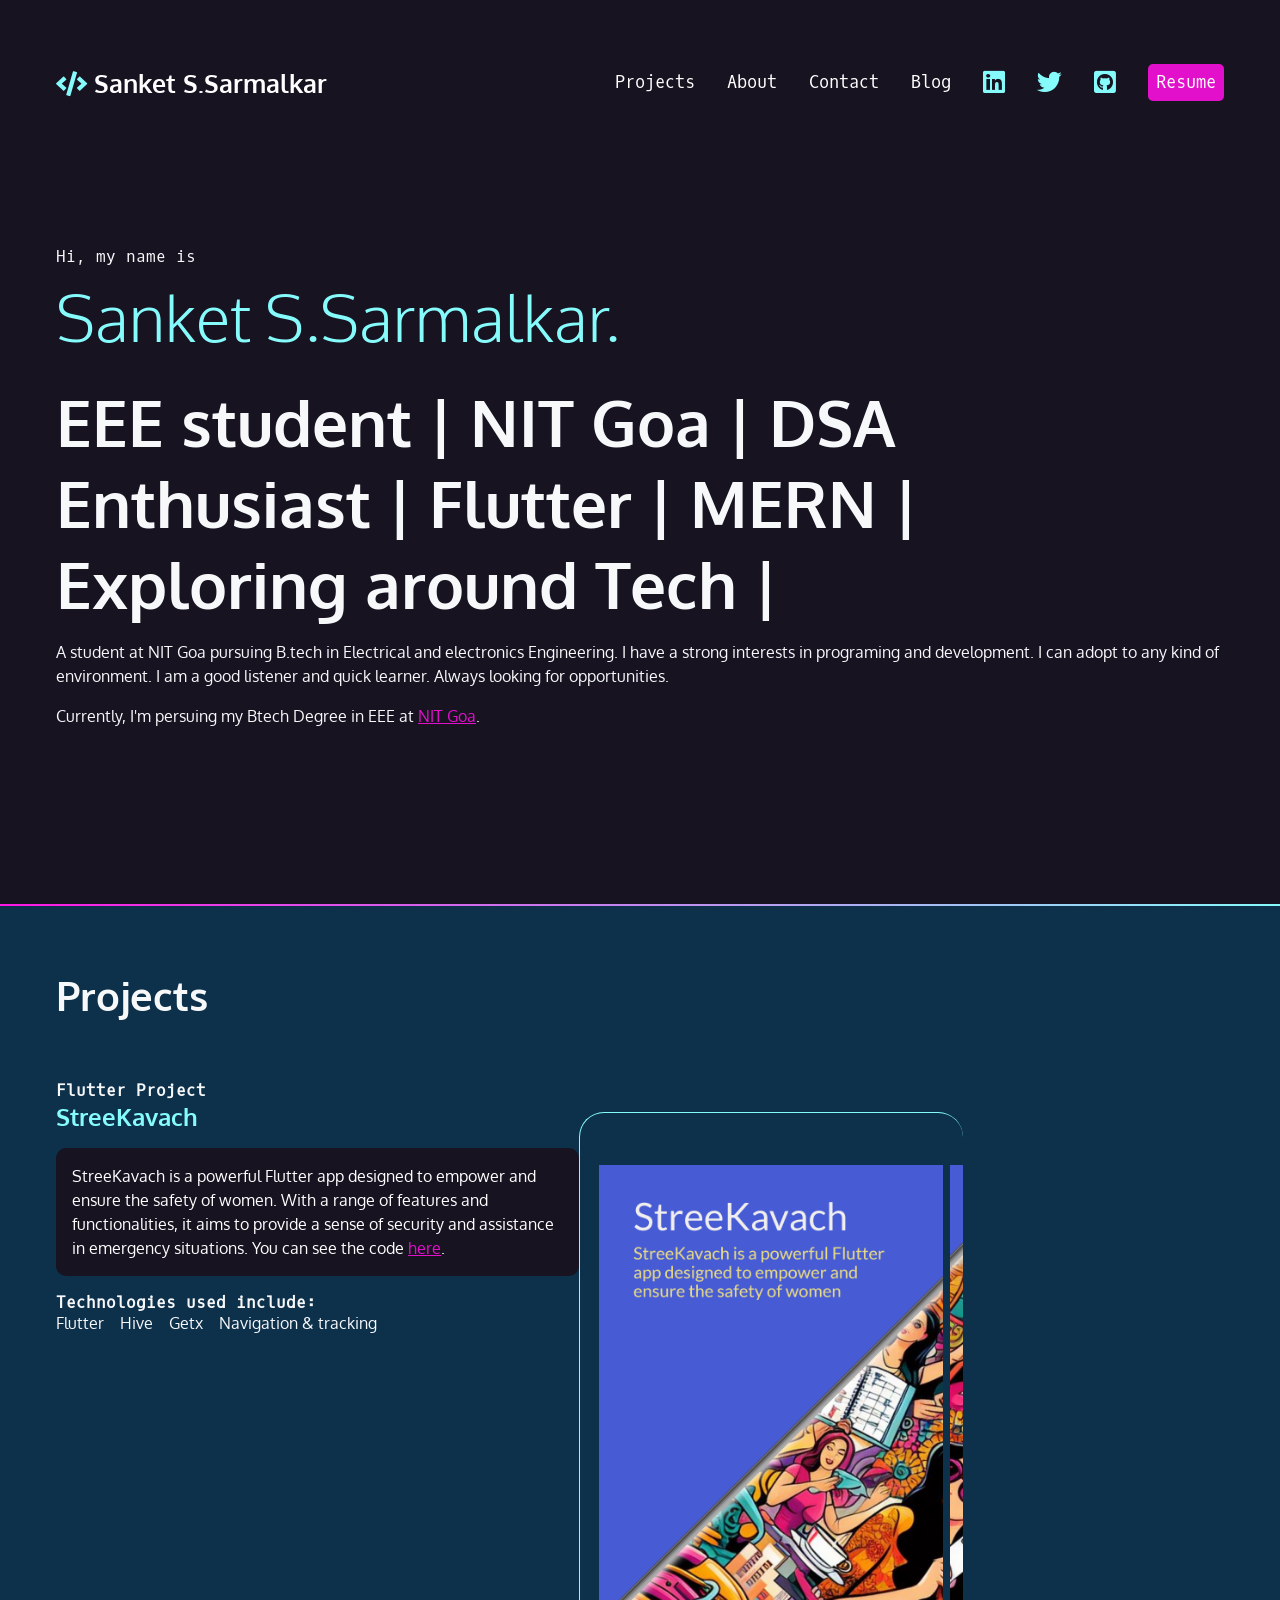
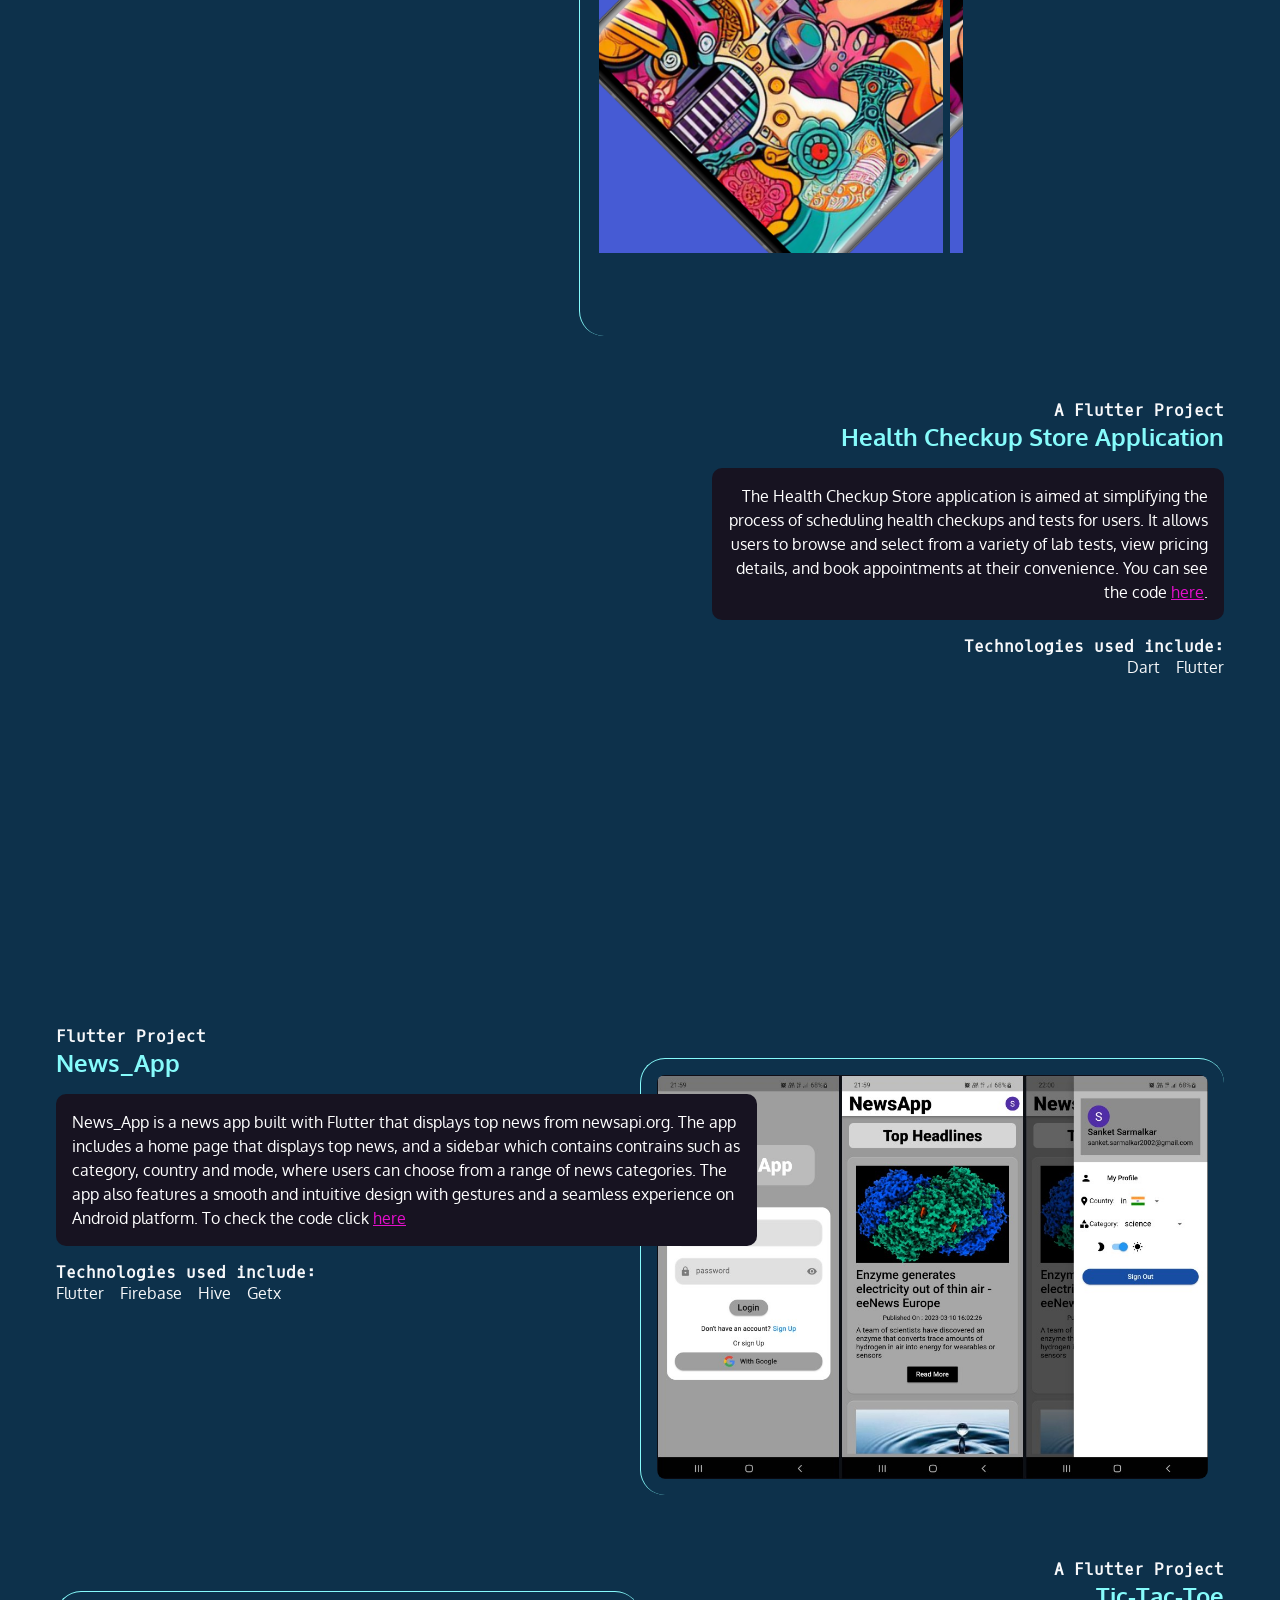
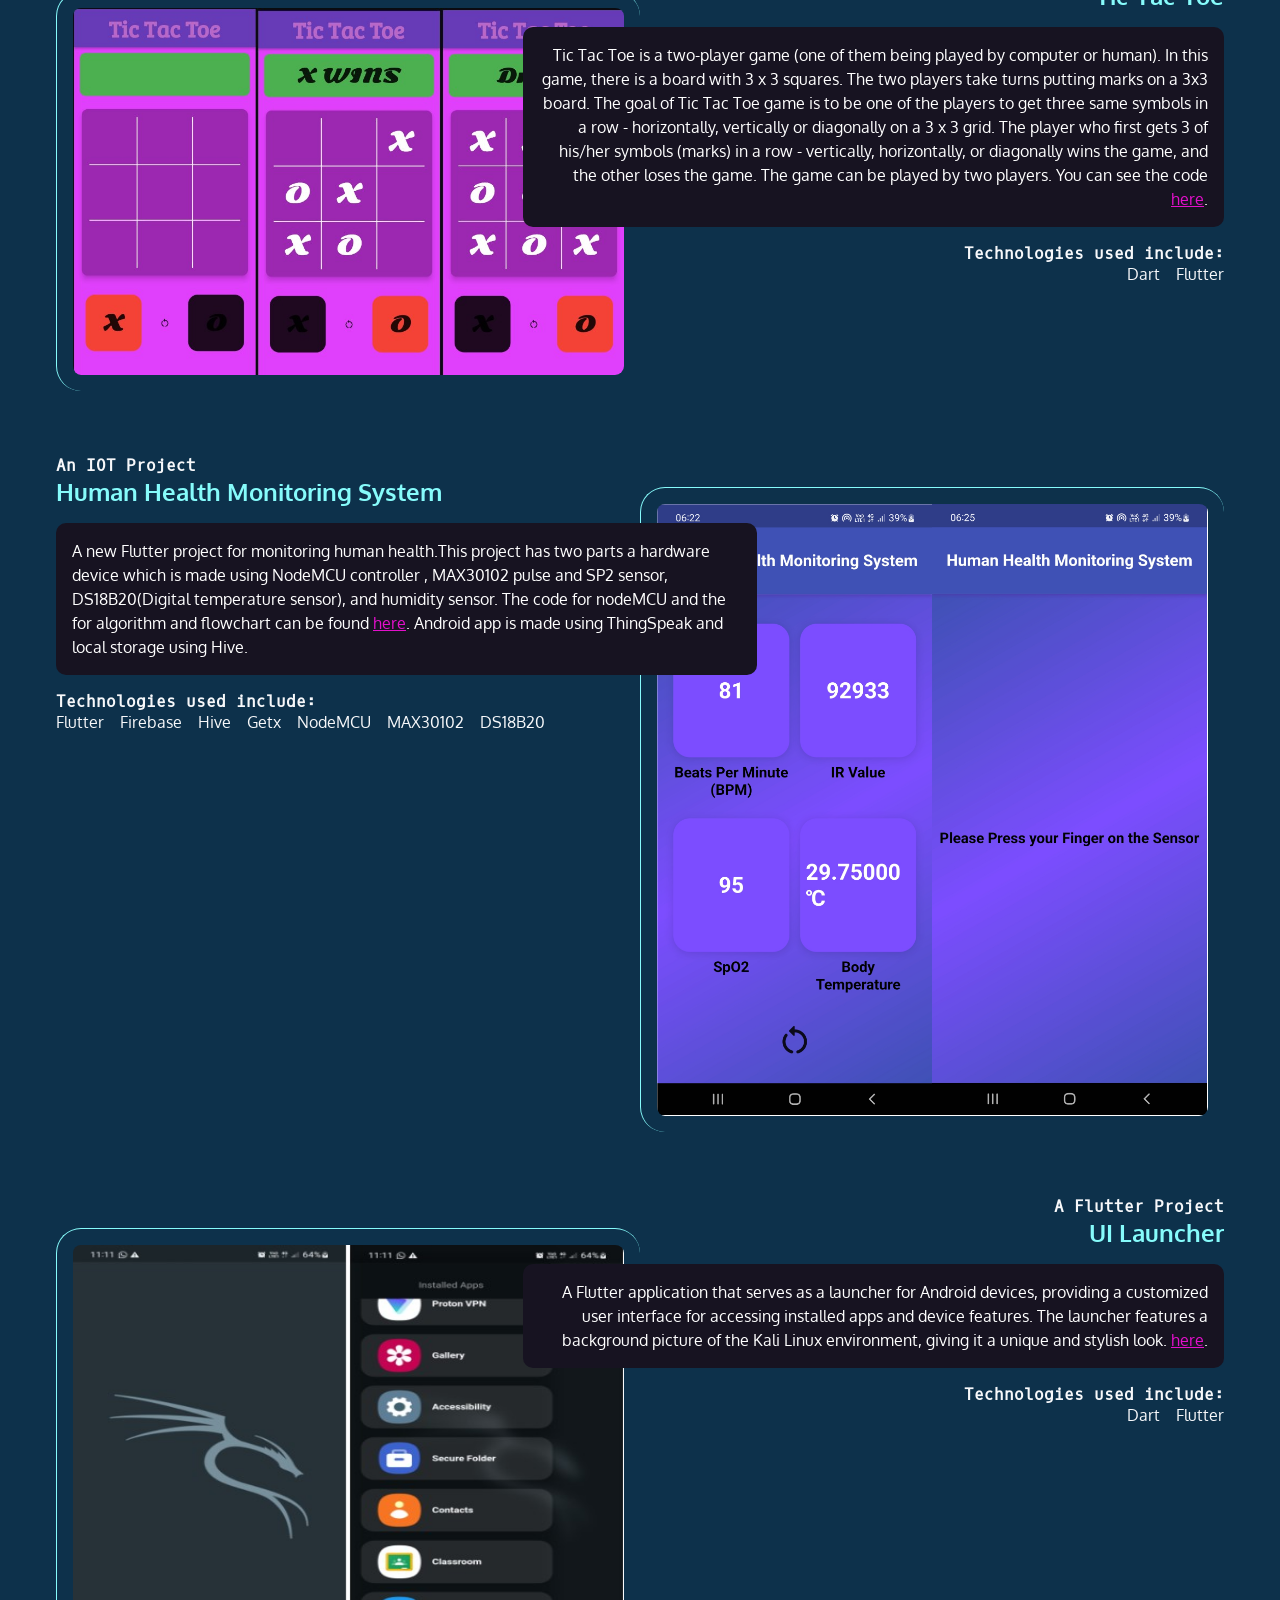
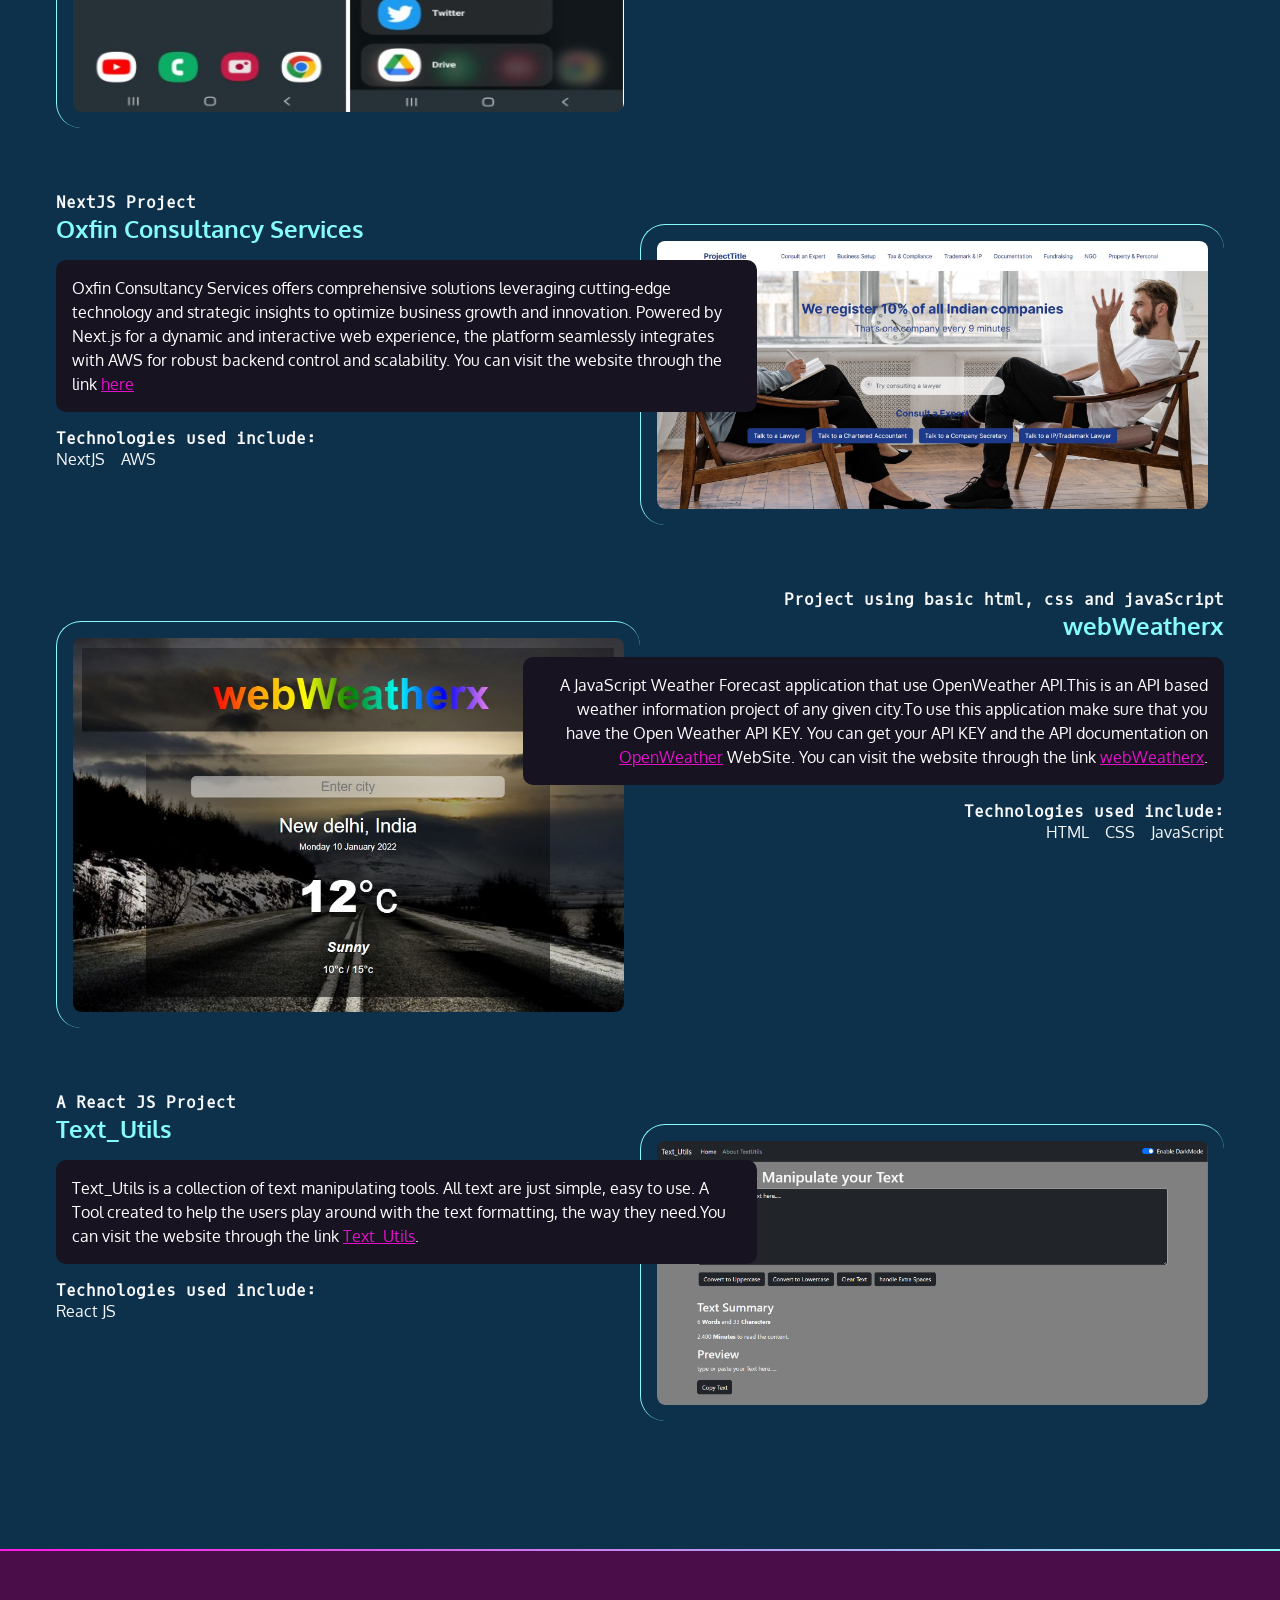
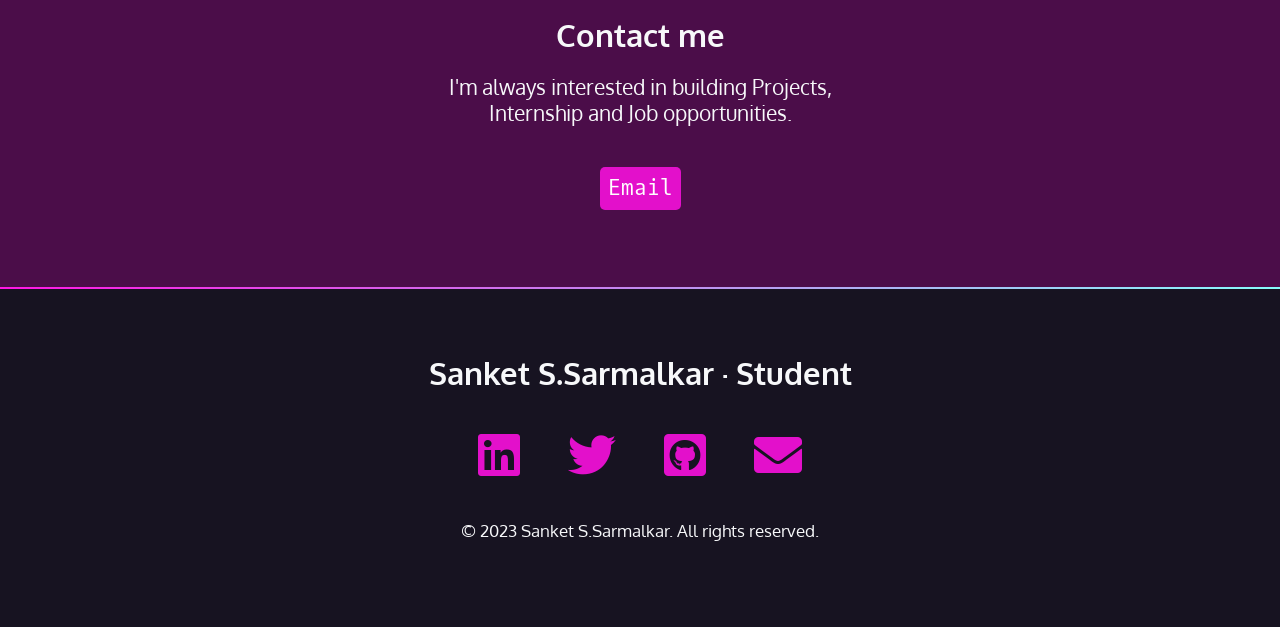
==== commit edd90db9: "feat/stree_kavach_update_image_02" ====
--- a/index.html
+++ b/index.html
@@ -114,31 +114,34 @@
               <li>Flutter</li>
             </ul>
           </div>
-          <img src="../tictactoe.jpg" alt="Screenshot of the Tic-Tac-Toe." /> 
+          <img class="first" src="../tictactoe.jpg" alt="Screenshot of the Tic-Tac-Toe." /> 
            <iframe width="324" height="576" src="https://www.youtube.com/embed/5JWZiZLPmPY" title="Health Checkup Store Flutter App" frameborder="0" allow="accelerometer; autoplay; clipboard-write; encrypted-media; gyroscope; picture-in-picture; web-share" allowfullscreen></iframe>
         </article> -->
         <article class="reverse">
-          <div class="text">
-            <h4>Flutter Project</h4>
-            <h3>StreeKavach</h3>
-            <p class="blackbox">
-              StreeKavach is a powerful Flutter app designed to empower and ensure the safety of women. With a range of features and functionalities, it aims to provide a sense of security and assistance in emergency situations. You can see the code 
-              <a
-                href="https://github.com/SanketSarmalkar/Stree_Kavach"
-                >here</a
-              >.
-            </p>
-            <h4>Technologies used include:</h4>
-            <ul>
-              <li>Flutter</li>
-              <li>Hive</li>
-              <li>Getx</li>
-              <li>Navigation & tracking</li>
-            </ul>
-          </div>
-          <img src="../streekavach.jpg" alt="Screenshots of news_app." />
-        </article>
-
+         
+            <div class="text">
+              <h4>Flutter Project</h4>
+              <h3>StreeKavach</h3>
+              <p class="blackbox">
+                StreeKavach is a powerful Flutter app designed to empower and ensure the safety of women. With a range of features and functionalities, it aims to provide a sense of security and assistance in emergency situations. You can see the code 
+                <a href="https://github.com/SanketSarmalkar/Stree_Kavach">here</a>.
+              </p>
+              <h4>Technologies used include:</h4>
+              <ul>
+                <li>Flutter</li>
+                <li>Hive</li>
+                <li>Getx</li>
+                <li>Navigation & tracking</li>
+              </ul>
+            </div>
+            <div class="streekavach">
+              <img class="streekavach" src="./streekavach/Samsung Galaxy S20+ Screenshot 0.png" width="40%" height="30%" style="padding: 1%;">
+              <img class="streekavach" src="./streekavach/Samsung Galaxy S20+ Screenshot 1.png" width="40%" height="30%" style="padding: 1%;">
+              <img class="streekavach" src="./streekavach/Samsung Galaxy S20+ Screenshot 2.png" width="40%" height="30%" style="padding: 1%;">
+              <img class="streekavach" src="./streekavach/Samsung Galaxy S20+ Screenshot 3.png" width="40%" height="30%" style="padding: 1%;">
+              <img class="streekavach" src="./streekavach/Samsung Galaxy S20+ Screenshot 4.png" width="40%" height="30%" style="padding: 1%;">
+            </div>
+        </article>
 
         <article>
           <div class="text">
@@ -154,7 +157,7 @@
               <li>Flutter</li>
             </ul>
           </div>
-          <!-- <img src="../tictactoe.jpg" alt="Screenshot of the Tic-Tac-Toe." /> -->
+          <!-- <img class="first" src="../tictactoe.jpg" alt="Screenshot of the Tic-Tac-Toe." /> -->
           <iframe width="324" height="576" src="https://www.youtube.com/embed/5JWZiZLPmPY" title="Health Checkup Store Flutter App" frameborder="0" allow="accelerometer; autoplay; clipboard-write; encrypted-media; gyroscope; picture-in-picture; web-share" allowfullscreen></iframe>
         </article>
         <article class="reverse">
@@ -182,7 +185,7 @@
               <li>Getx</li>
             </ul>
           </div>
-          <img src="../news_app.jpg" alt="Screenshots of news_app." />
+          <img class="first" src="../news_app.jpg" alt="Screenshots of news_app." />
         </article>
 
         
@@ -209,7 +212,7 @@
               <li>Flutter</li>
             </ul>
           </div>
-          <img src="../tictactoe.jpg" alt="Screenshot of the Tic-Tac-Toe." />
+          <img class="first" src="../tictactoe.jpg" alt="Screenshot of the Tic-Tac-Toe." />
         </article>
         <article class="reverse">
           <div class="text">
@@ -229,7 +232,7 @@
               <li>DS18B20</li>
             </ul>
           </div>
-          <img src="../humanhealthmonitoringsystem.png" alt="Screenshots of news_app." />
+          <img class="first" src="../humanhealthmonitoringsystem.png" alt="Screenshots of news_app." />
         </article>
 
         <article>
@@ -246,7 +249,7 @@
               <li>Flutter</li>
             </ul>
           </div>
-          <img height="500px" width="100px" src="../ui_launcher.jpg" alt="Screenshot of the ui_launcher." />
+          <img class="first" height="500px" width="100px" src="../ui_launcher.jpg" alt="Screenshot of the ui_launcher." />
         </article>
         <article class="reverse">
           <div class="text">
@@ -265,7 +268,7 @@
               <li>AWS</li>
             </ul>
           </div>
-          <img src="../oxfin_consultancy_services.jpg" alt="Screenshots of news_app." />
+          <img class="first" src="../oxfin_consultancy_services.jpg" alt="Screenshots of news_app." />
         </article>
 
         <article>
@@ -294,7 +297,7 @@
               <li>JavaScript</li>
             </ul>
           </div>
-          <img
+          <img class="first"
             src="../webWeatherx/webWeatherx.JPG"
             alt="Screenshot of the webWeatherx."
           />
@@ -320,7 +323,7 @@
               <li>React JS</li>
             </ul>
           </div>
-          <img src="../Project2.jpg" alt="Screenshot of the Text_Utils." />
+          <img class="first" src="../Project2.jpg" alt="Screenshot of the Text_Utils." />
         </article>
       </section>
     </div>
--- a/style.css
+++ b/style.css
@@ -233,13 +233,33 @@
     font-size: 1rem;
 }
 
-#projects img {
+#projects img.first {
     margin: 2rem 0 4rem 0;
     padding: 1rem;
     border-left: 1px solid var(--aqua);
     border-top: 1px solid var(--aqua);
     border-radius: 25px;
 }
+
+#projects img.streekavach {
+    margin: 2rem 0 4rem 0;
+    padding: 1rem;
+    height: inherit;
+}
+
+#projects div.streekavach {
+    display: flex;
+    flex-direction: row;
+    overflow-x: scroll;
+    margin: 2rem 0 4rem 0;
+    padding: 1rem;
+    border-left: 1px solid var(--aqua);
+    border-top: 1px solid var(--aqua);
+    border-radius: 25px;
+    width: 30vw;
+    justify-self: end;
+}
+
 
 
 /* footer section */
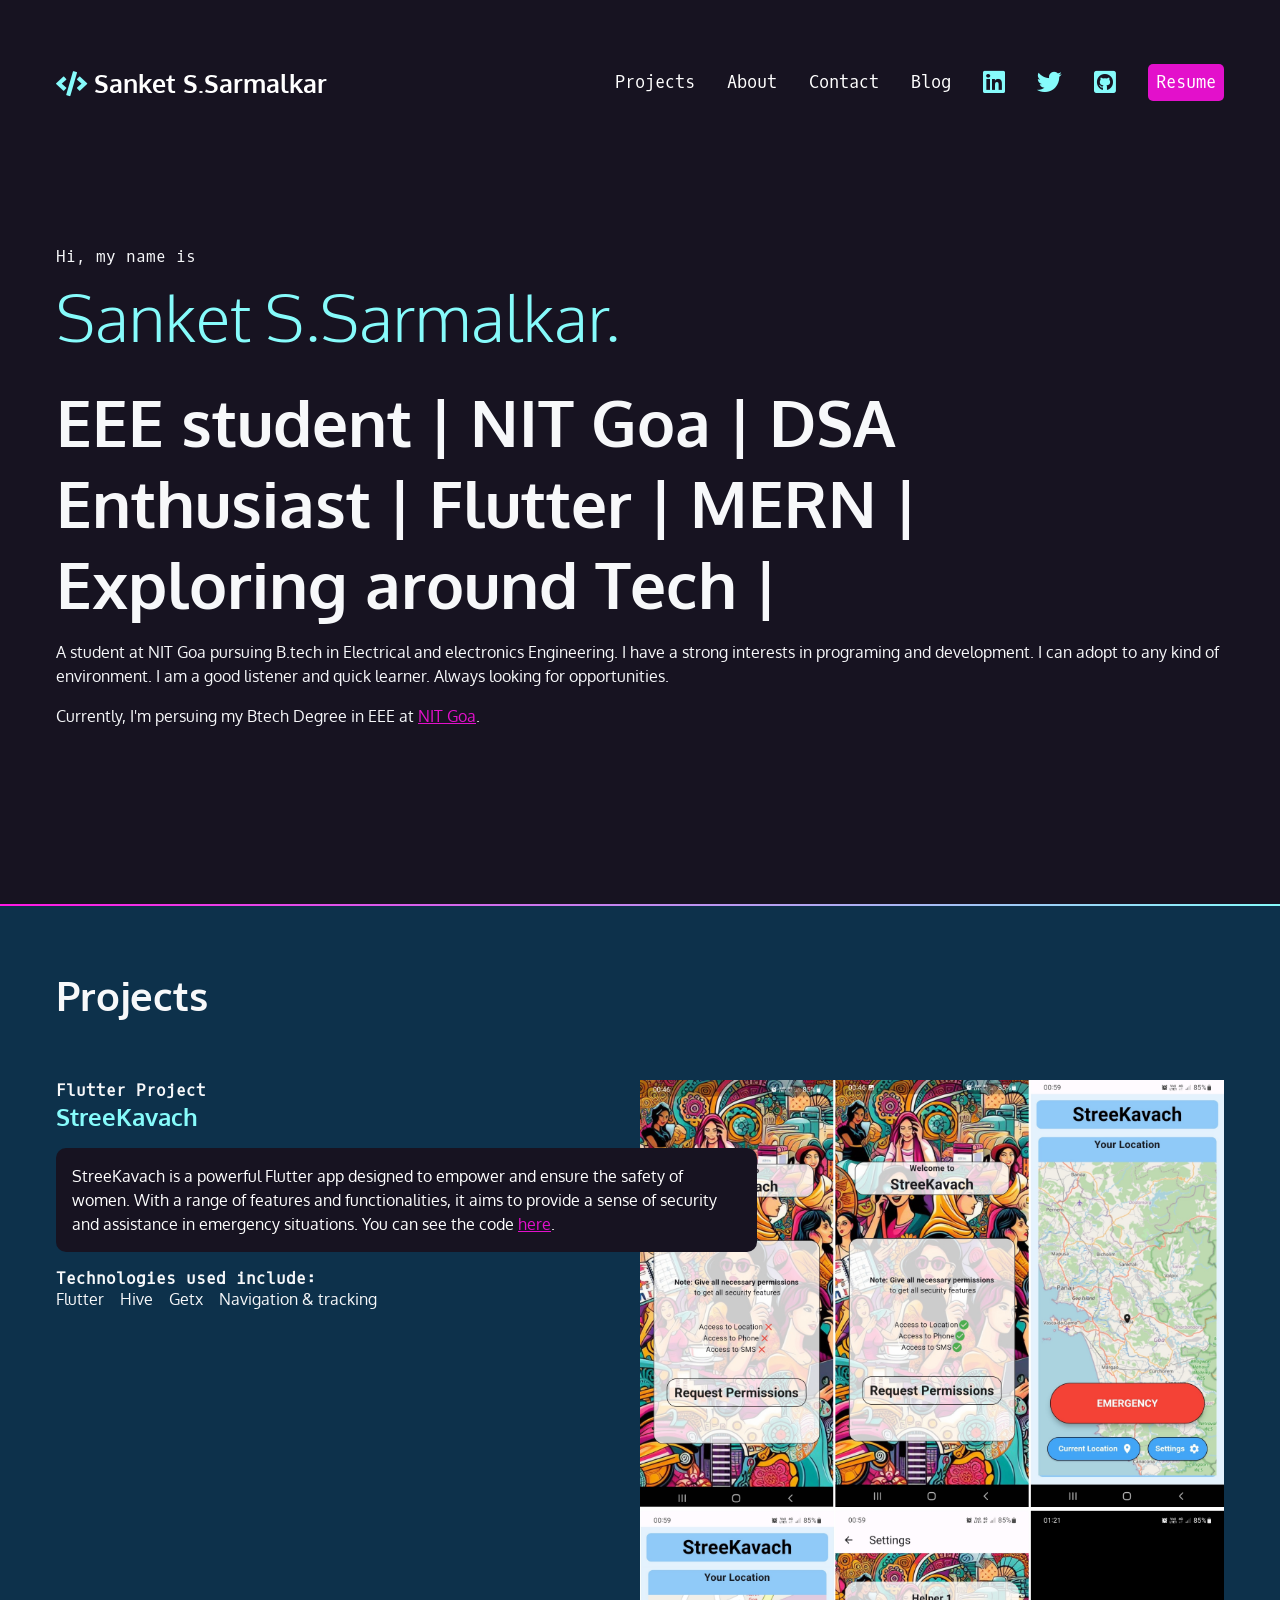
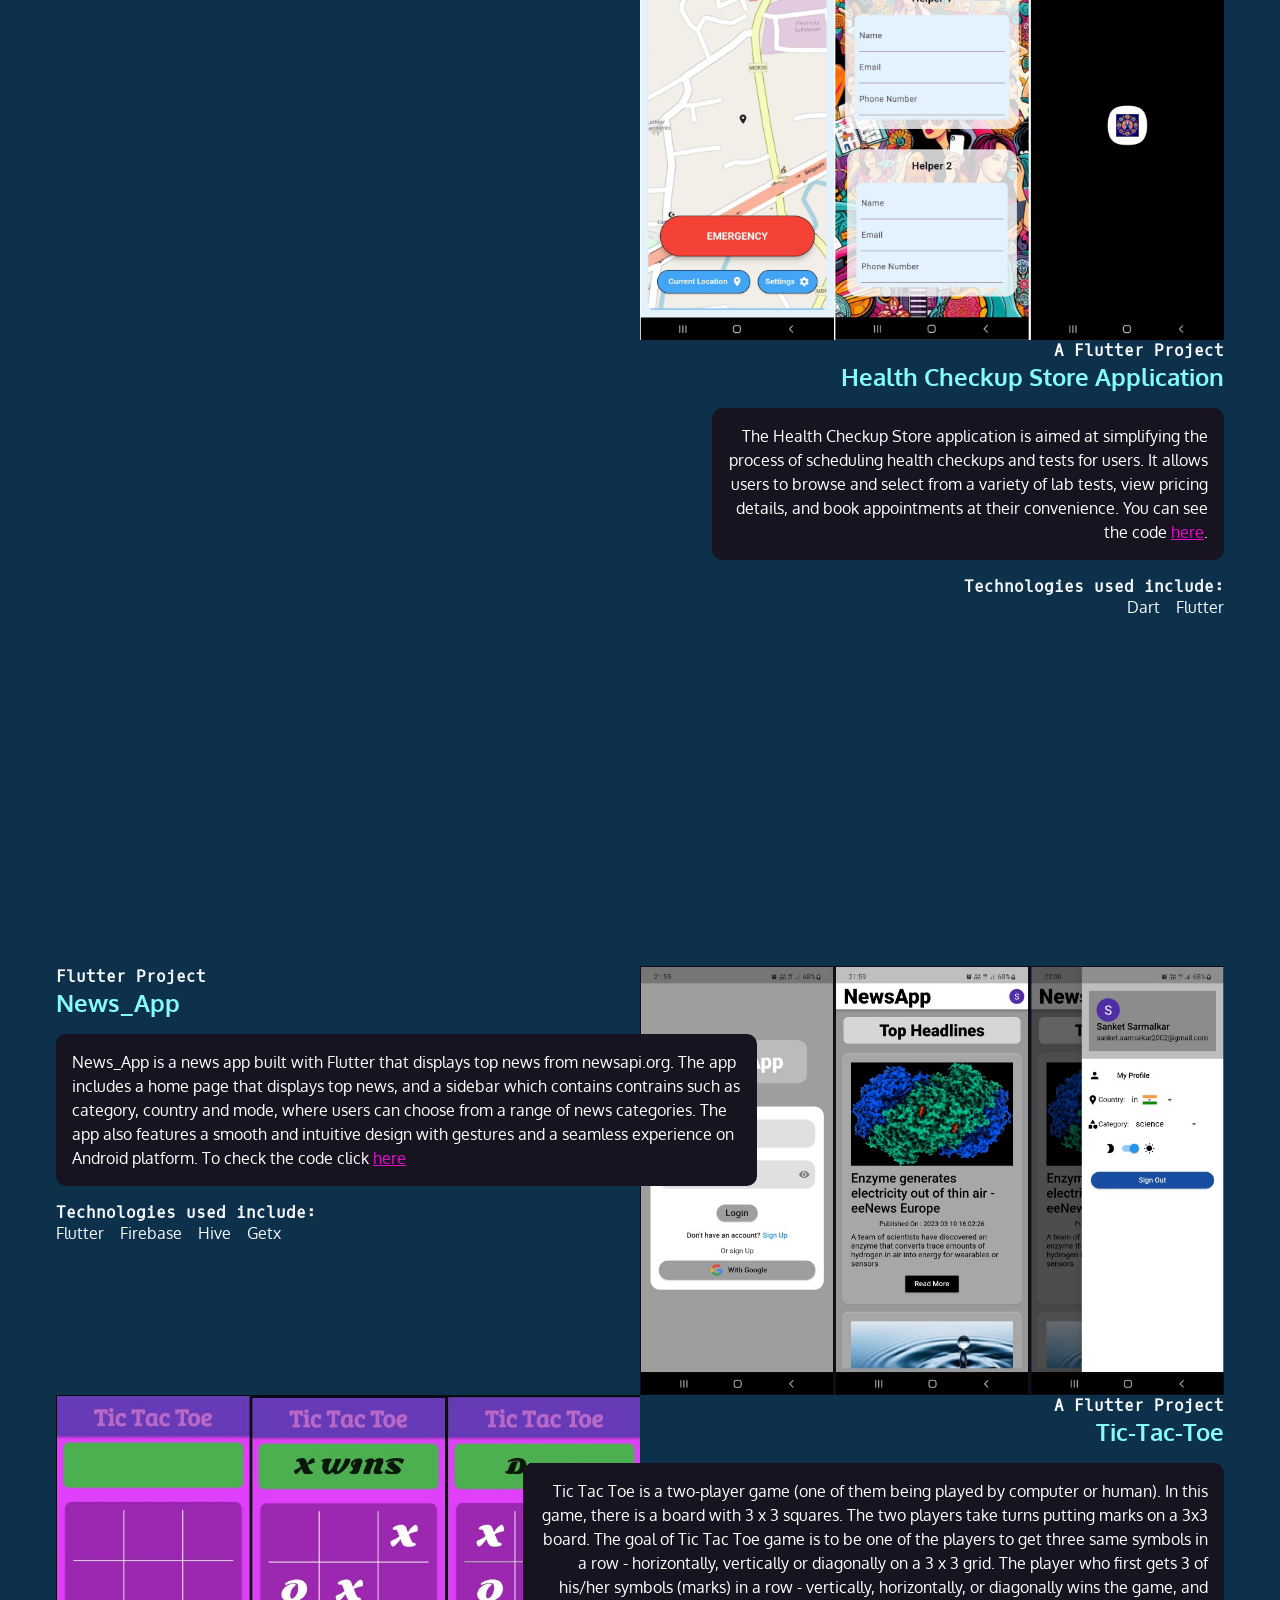
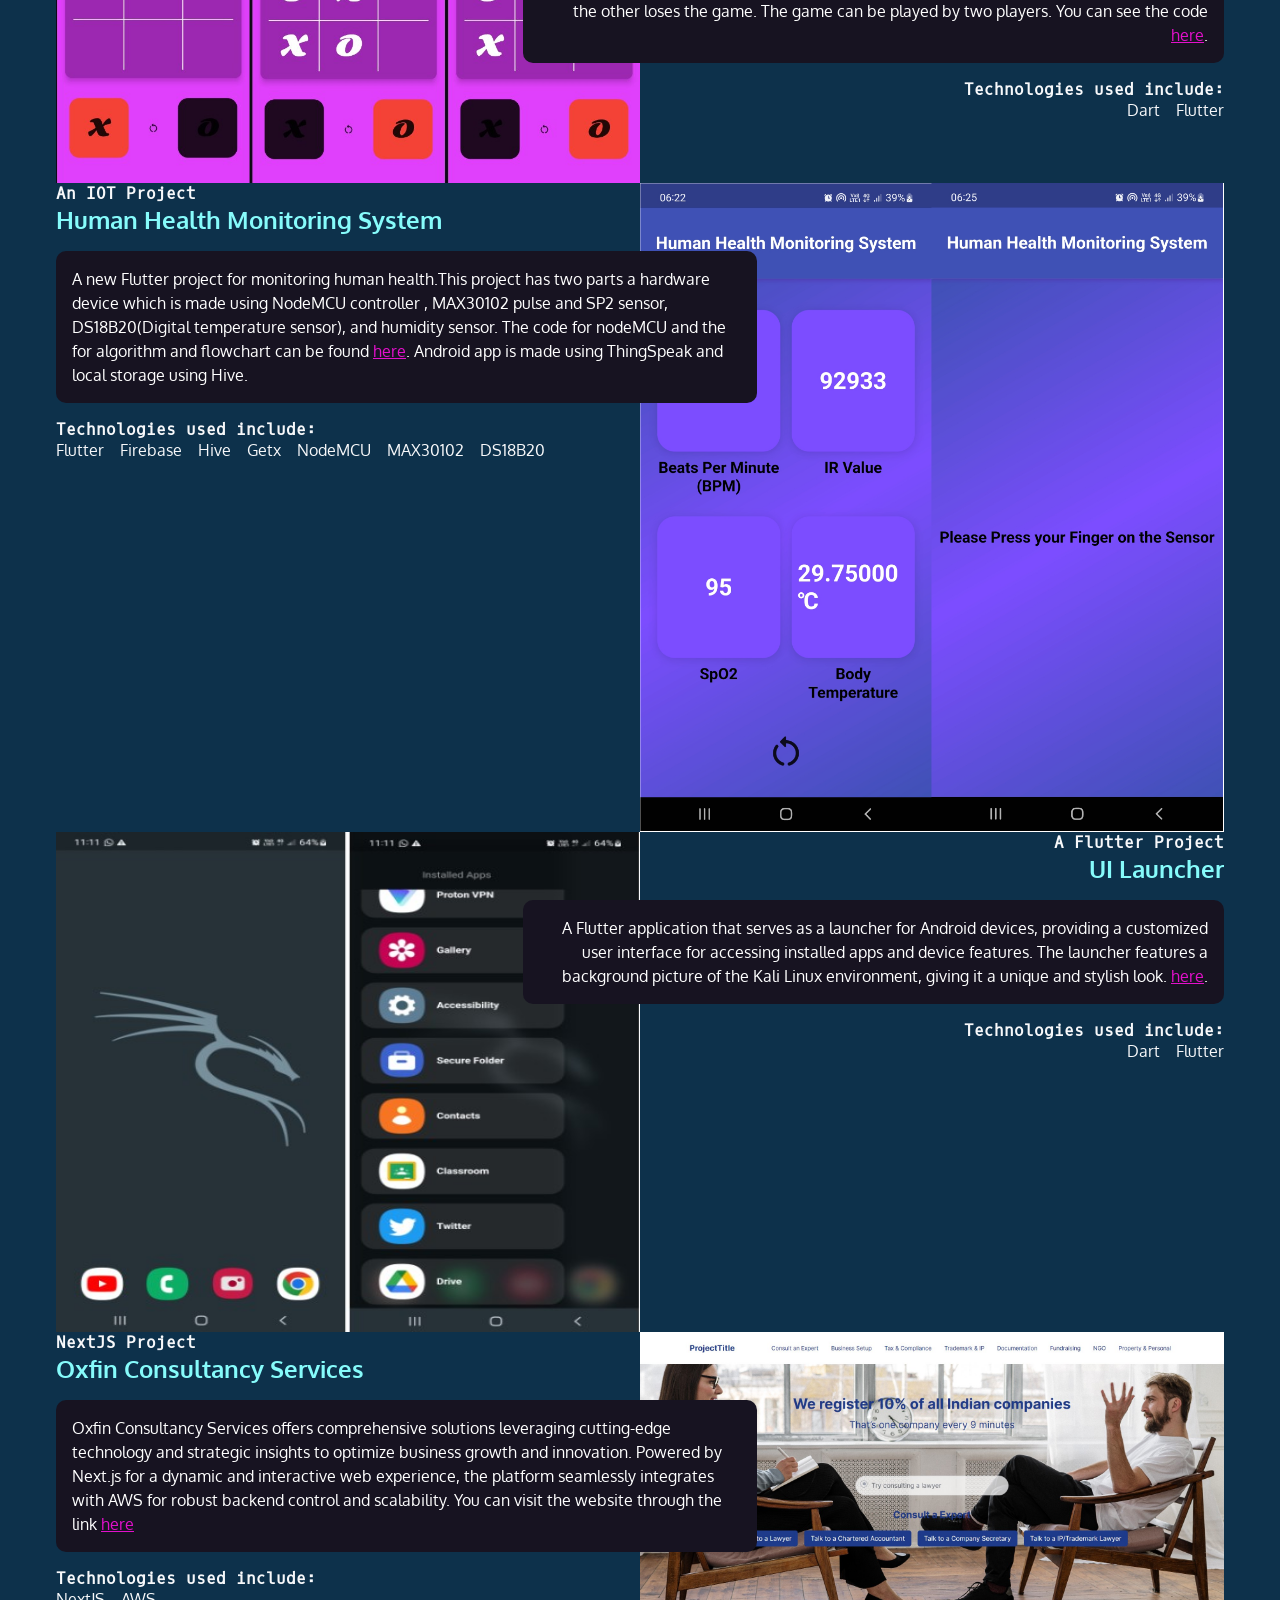
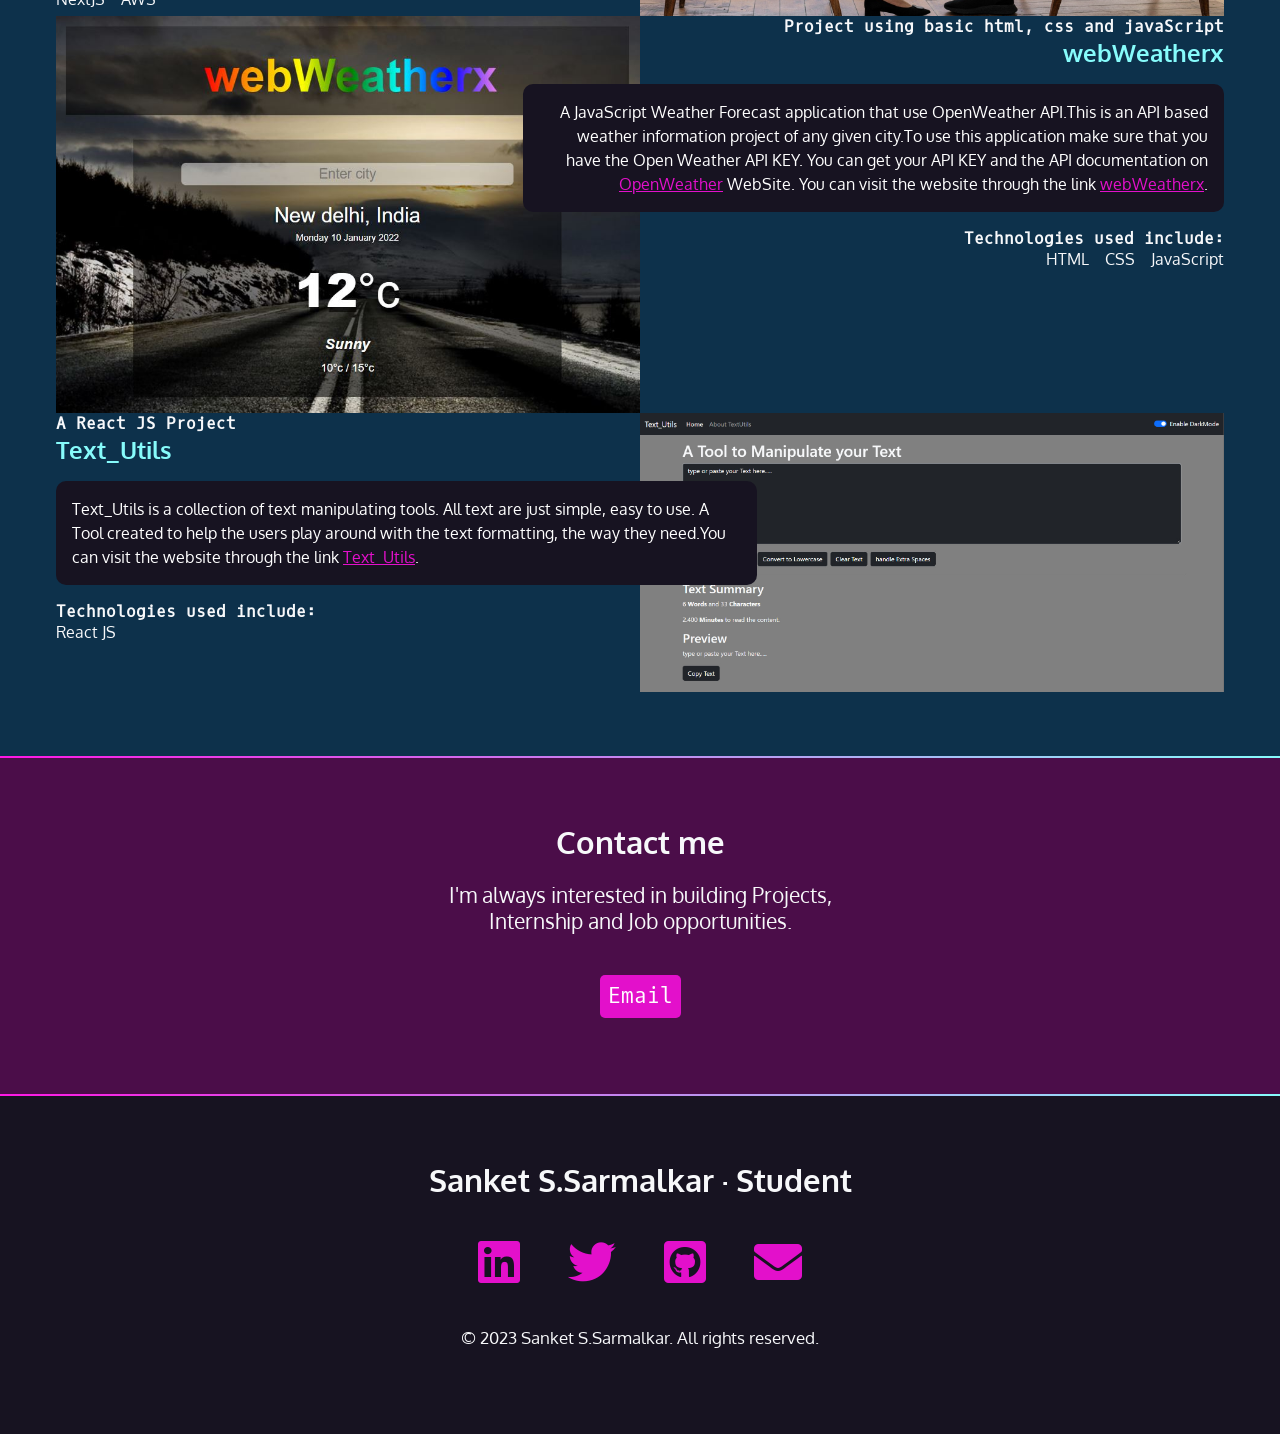
==== commit 715ae7bc: "Merge branch 'main' of https://github.com/SanketSarmalkar/SanketSarmalkar.github.io" ====
--- a/index.html
+++ b/index.html
@@ -114,34 +114,31 @@
               <li>Flutter</li>
             </ul>
           </div>
-          <img class="first" src="../tictactoe.jpg" alt="Screenshot of the Tic-Tac-Toe." /> 
+          <img src="../tictactoe.jpg" alt="Screenshot of the Tic-Tac-Toe." /> 
            <iframe width="324" height="576" src="https://www.youtube.com/embed/5JWZiZLPmPY" title="Health Checkup Store Flutter App" frameborder="0" allow="accelerometer; autoplay; clipboard-write; encrypted-media; gyroscope; picture-in-picture; web-share" allowfullscreen></iframe>
         </article> -->
         <article class="reverse">
-         
-            <div class="text">
-              <h4>Flutter Project</h4>
-              <h3>StreeKavach</h3>
-              <p class="blackbox">
-                StreeKavach is a powerful Flutter app designed to empower and ensure the safety of women. With a range of features and functionalities, it aims to provide a sense of security and assistance in emergency situations. You can see the code 
-                <a href="https://github.com/SanketSarmalkar/Stree_Kavach">here</a>.
-              </p>
-              <h4>Technologies used include:</h4>
-              <ul>
-                <li>Flutter</li>
-                <li>Hive</li>
-                <li>Getx</li>
-                <li>Navigation & tracking</li>
-              </ul>
-            </div>
-            <div class="streekavach">
-              <img class="streekavach" src="./streekavach/Samsung Galaxy S20+ Screenshot 0.png" width="40%" height="30%" style="padding: 1%;">
-              <img class="streekavach" src="./streekavach/Samsung Galaxy S20+ Screenshot 1.png" width="40%" height="30%" style="padding: 1%;">
-              <img class="streekavach" src="./streekavach/Samsung Galaxy S20+ Screenshot 2.png" width="40%" height="30%" style="padding: 1%;">
-              <img class="streekavach" src="./streekavach/Samsung Galaxy S20+ Screenshot 3.png" width="40%" height="30%" style="padding: 1%;">
-              <img class="streekavach" src="./streekavach/Samsung Galaxy S20+ Screenshot 4.png" width="40%" height="30%" style="padding: 1%;">
-            </div>
-        </article>
+          <div class="text">
+            <h4>Flutter Project</h4>
+            <h3>StreeKavach</h3>
+            <p class="blackbox">
+              StreeKavach is a powerful Flutter app designed to empower and ensure the safety of women. With a range of features and functionalities, it aims to provide a sense of security and assistance in emergency situations. You can see the code 
+              <a
+                href="https://github.com/SanketSarmalkar/Stree_Kavach"
+                >here</a
+              >.
+            </p>
+            <h4>Technologies used include:</h4>
+            <ul>
+              <li>Flutter</li>
+              <li>Hive</li>
+              <li>Getx</li>
+              <li>Navigation & tracking</li>
+            </ul>
+          </div>
+          <img src="../streekavach.jpg" alt="Screenshots of news_app." />
+        </article>
+
 
         <article>
           <div class="text">
@@ -157,7 +154,7 @@
               <li>Flutter</li>
             </ul>
           </div>
-          <!-- <img class="first" src="../tictactoe.jpg" alt="Screenshot of the Tic-Tac-Toe." /> -->
+          <!-- <img src="../tictactoe.jpg" alt="Screenshot of the Tic-Tac-Toe." /> -->
           <iframe width="324" height="576" src="https://www.youtube.com/embed/5JWZiZLPmPY" title="Health Checkup Store Flutter App" frameborder="0" allow="accelerometer; autoplay; clipboard-write; encrypted-media; gyroscope; picture-in-picture; web-share" allowfullscreen></iframe>
         </article>
         <article class="reverse">
@@ -185,7 +182,7 @@
               <li>Getx</li>
             </ul>
           </div>
-          <img class="first" src="../news_app.jpg" alt="Screenshots of news_app." />
+          <img src="../news_app.jpg" alt="Screenshots of news_app." />
         </article>
 
         
@@ -212,7 +209,7 @@
               <li>Flutter</li>
             </ul>
           </div>
-          <img class="first" src="../tictactoe.jpg" alt="Screenshot of the Tic-Tac-Toe." />
+          <img src="../tictactoe.jpg" alt="Screenshot of the Tic-Tac-Toe." />
         </article>
         <article class="reverse">
           <div class="text">
@@ -232,7 +229,7 @@
               <li>DS18B20</li>
             </ul>
           </div>
-          <img class="first" src="../humanhealthmonitoringsystem.png" alt="Screenshots of news_app." />
+          <img src="../humanhealthmonitoringsystem.png" alt="Screenshots of news_app." />
         </article>
 
         <article>
@@ -249,7 +246,7 @@
               <li>Flutter</li>
             </ul>
           </div>
-          <img class="first" height="500px" width="100px" src="../ui_launcher.jpg" alt="Screenshot of the ui_launcher." />
+          <img height="500px" width="100px" src="../ui_launcher.jpg" alt="Screenshot of the ui_launcher." />
         </article>
         <article class="reverse">
           <div class="text">
@@ -268,7 +265,7 @@
               <li>AWS</li>
             </ul>
           </div>
-          <img class="first" src="../oxfin_consultancy_services.jpg" alt="Screenshots of news_app." />
+          <img src="../oxfin_consultancy_services.jpg" alt="Screenshots of news_app." />
         </article>
 
         <article>
@@ -297,7 +294,7 @@
               <li>JavaScript</li>
             </ul>
           </div>
-          <img class="first"
+          <img
             src="../webWeatherx/webWeatherx.JPG"
             alt="Screenshot of the webWeatherx."
           />
@@ -323,7 +320,7 @@
               <li>React JS</li>
             </ul>
           </div>
-          <img class="first" src="../Project2.jpg" alt="Screenshot of the Text_Utils." />
+          <img src="../Project2.jpg" alt="Screenshot of the Text_Utils." />
         </article>
       </section>
     </div>
